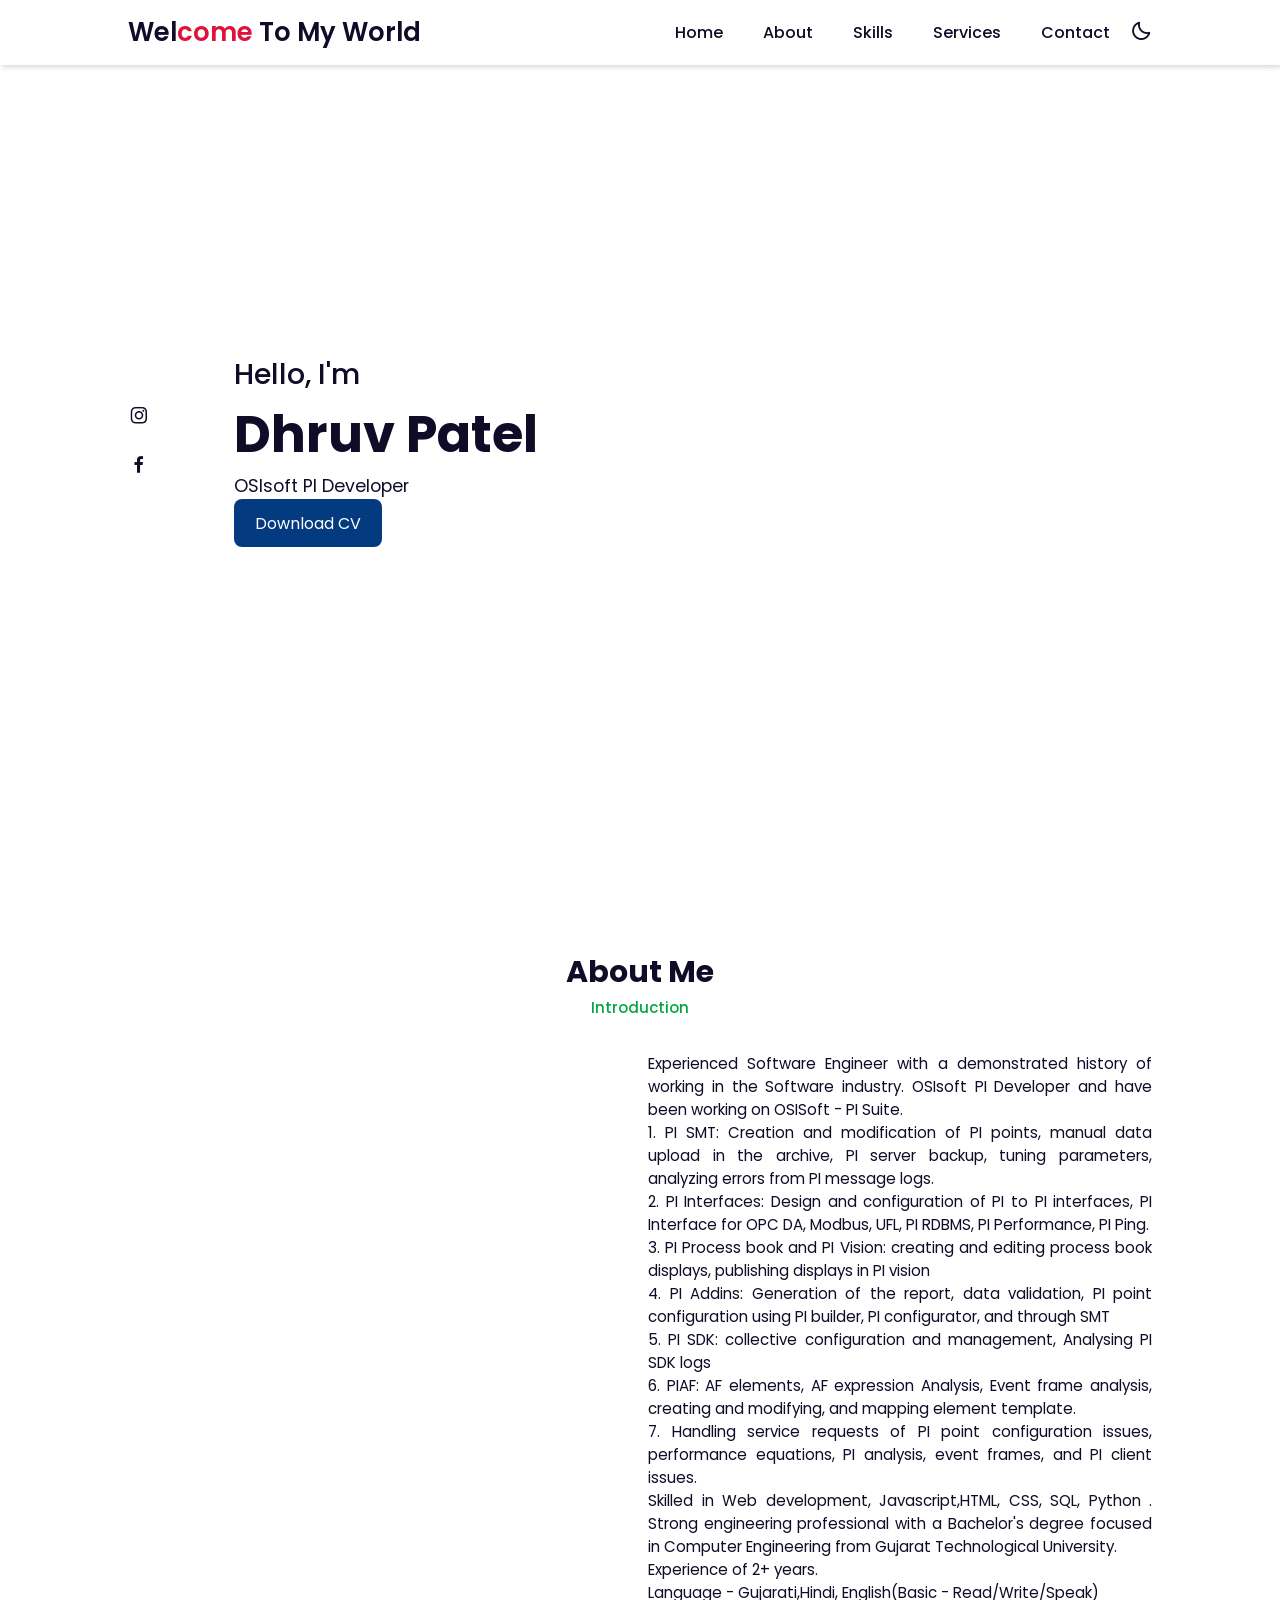
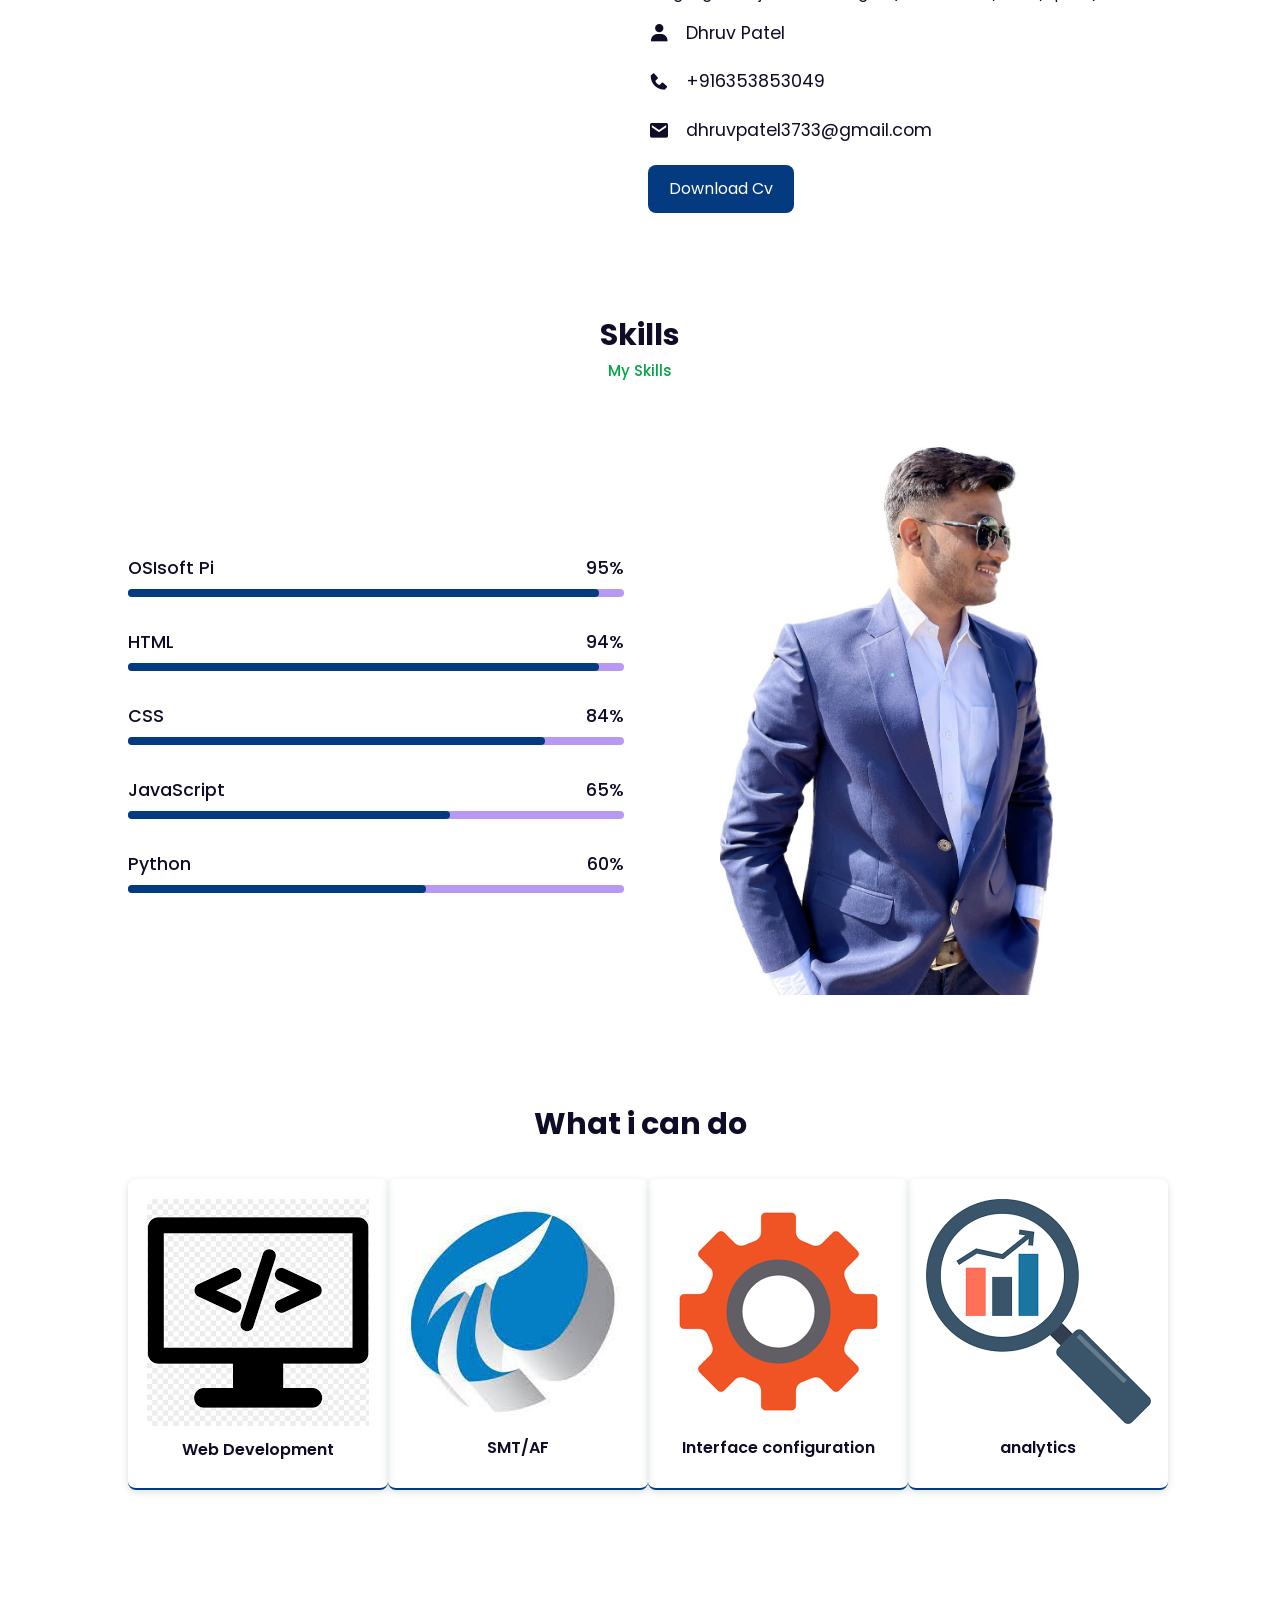
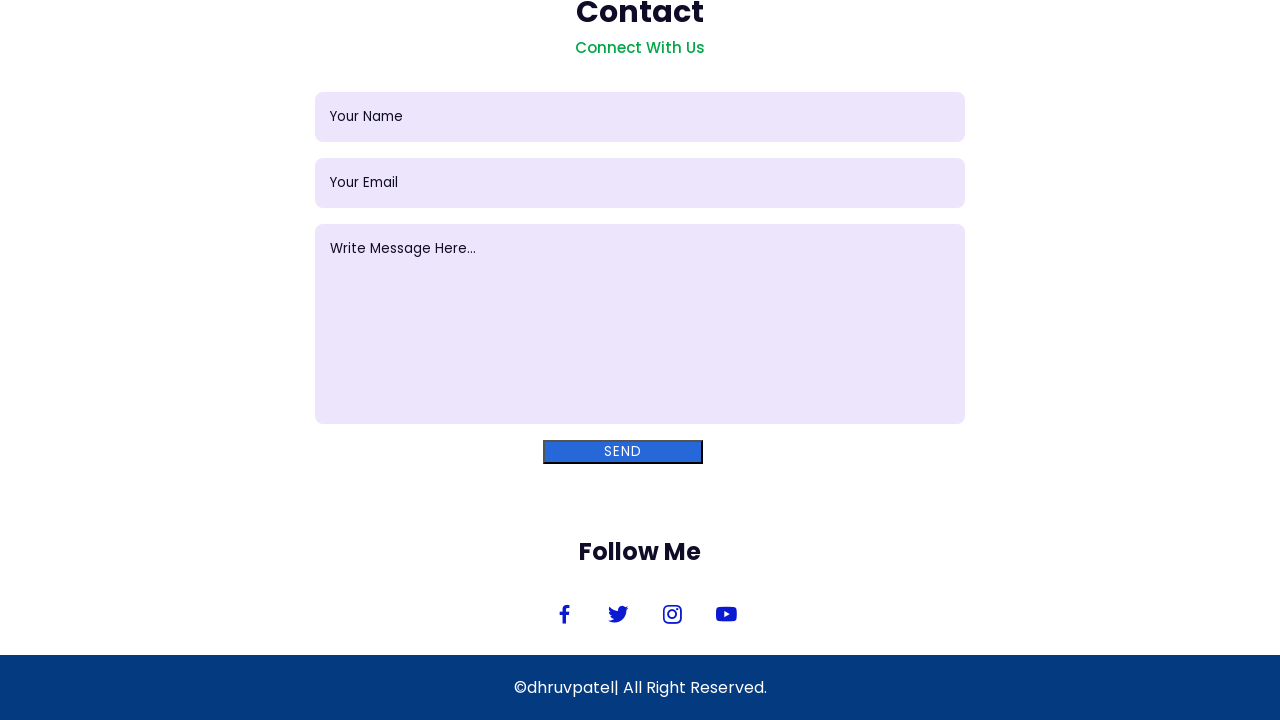
==== index.html @ bc177077 "Update index.html" ====
<!DOCTYPE html>
<html lang="en">

<head>
    <meta charset="UTF-8">
    <meta http-equiv="X-UA-Compatible" content="IE=edge">
    <meta name="viewport" content="width=device-width, initial-scale=1.0">
    <title> Dhruv - Personal Portfolio </title>
    <link rel="stylesheet" href="style.css">
    <link rel="stylesheet" href="https://cdn.jsdelivr.net/npm/boxicons@latest/css/boxicons.min.css">
    <script src="https://kit.fontawesome.com/e9d132eed9.js" crossorigin="anonymous"></script>
</head>

<body>
<!-- Navbar  Section Start -->
<header>
    <a href="#" class="logo">Wel<span>come</span> To My World</a>

    <div class="bx bx-menu" id="menu-icon"></div>

    <ul class="navbar">
        <li><a href="#home">Home</a></li>
        <li><a href="#about">About</a></li>
        <li><a href="#skills">Skills</a></li>
        <li><a href="#services">Services</a></li>
        <li><a href="#contact">Contact</a></li>
        <div class="bx bx-moon" id="darkmode"></div>
    </ul>
</header>
<!-- Navbar Section End -->
<!-- Home Section Start -->
<section class="home" id="home">
    <div class="social">
        <!-- <a href="#"><i class='bx bxl-github'></i></a> -->
        <a href="https://www.instagram.com/dhruv_3733/"><i class='bx bxl-instagram'></i></a>
        <a href="https://www.facebook.com/dhruv.dhruv.374"><i class='bx bxl-facebook'></i></a>
    </div>
    <div class="home-img">
        <img src="main.png" alt="">
    </div>
    <div class="home-text">
        <span>Hello, I'm</span>
        <h1>Dhruv Patel</h1>
        <h2>OSIsoft PI Developer</h2>
        <a href="Dhruv Resume.pdf" class="btn">Download CV</a>
    </div>
</section>
<!-- Home Section End -->
<!-- About Section Start -->

<section class="about" id="about">
    <div class="heading">
        <h2>About Me</h2>
        <span>Introduction</span>
    </div>

    <div class="about-container">
        <div class="about-img">
            <img src="main1.jpg" alt="">
        </div>
        <div class="about-text">
            <p>Experienced Software Engineer with a demonstrated history of working in the Software industry. OSIsoft PI Developer and have been working on OSISoft - PI Suite.<br>

                1. PI SMT: Creation and modification of PI points, manual data upload in the archive, PI server backup, tuning parameters, analyzing errors from PI message logs.<br>
                2. PI Interfaces: Design and configuration of PI to PI interfaces, PI Interface for OPC DA, Modbus, UFL, PI RDBMS, PI Performance, PI Ping.<br>
                3. PI Process book and PI Vision: creating and editing process book displays, publishing displays in PI vision<br>
                4. PI Addins: Generation of the report, data validation, PI point configuration using PI builder, PI configurator, and through SMT<br>
                5. PI SDK: collective configuration and management, Analysing PI SDK logs<br>
                6. PIAF: AF elements, AF expression Analysis, Event frame analysis, creating and modifying, and mapping element template.<br>
                7. Handling service requests of PI point configuration issues, performance equations, PI analysis, event frames, and PI client issues.<br>
                
                Skilled in Web development, Javascript,HTML, CSS, SQL, Python . Strong engineering professional with a Bachelor's degree focused in Computer Engineering from Gujarat Technological University. <br>
                
                Experience of 2+ years.<br>
                Language - Gujarati,Hindi, English(Basic - Read/Write/Speak)</p>
            <div class="information">
                <div class="info-box">
                    <i class='bx bxs-user'></i>
                    <span>Dhruv Patel</span>
                </div>

                <div class="info-box">
                    <i class='bx bxs-phone'></i>
                    <span>+916353853049</span>
                </div>

                <div class="info-box">
                    <i class='bx bxs-envelope'></i>
                    <span>dhruvpatel3733@gmail.com</span>
                </div>
            </div>
            <a href="Dhruv Resume.pdf" class="btn">Download Cv</a>
        </div>
    </div>
</section>
<!-- About Section End -->

<!-- Skills Section Start -->

<section class="skills" id="skills">
    <div class="heading">
        <h2>Skills</h2>
        <span>My Skills</span>
    </div>

    <div class="skills-container">
        <div class="bars">

            <div class="bars-box">
                <h3>OSIsoft Pi</h3>
                <span>95%</span>
                <div class="light-bar"></div>
                <div class="percent-bar html-bar"></div>
            </div>

            <div class="bars-box">
                <h3>HTML</h3>
                <span>94%</span>
                <div class="light-bar"></div>
                <div class="percent-bar html-bar"></div>
            </div>

            <div class="bars-box">
                <h3>CSS</h3>
                <span>84%</span>
                <div class="light-bar"></div>
                <div class="percent-bar css-bar"></div>
            </div>

            <div class="bars-box">
                <h3>JavaScript</h3>
                <span>65%</span>
                <div class="light-bar"></div>
                <div class="percent-bar js-bar"></div>
            </div>

            <div class="bars-box">
                <h3>Python</h3>
                <span>60%</span>
                <div class="light-bar"></div>
                <div class="percent-bar react-bar"></div>
            </div>
        </div>
        <div class="skills-img">
            <img src="main2.jpg" style="height: auto;" alt="Skill">
        </div>
    </div>
</section>
<!-- Skills Section End -->
<!-- Services Section Start -->
<section class="services" id="services">
    <div class="heading">
        <h2>What i can do</h2>
        <!-- <span>Our Services</span> -->
    </div>
    <div class="services-content">

        <div class="services-box">
            <img src="web.png" alt="" style="size: 0.4px;;">
            <h3>Web Development</h3>
            </div>

        <div class="services-box">
            <img src="SMT.jpg" alt="" style="size: 0.4px;;">
            <h3>SMT/AF</h3>
           </div>

        <div class="services-box">
            <img src="icu.png" alt="" style="size: 0.4px;;">
            <h3>Interface configuration</h3>
        </div>

        <div class="services-box">
            <img src="analysis.png" alt="" style="size: 0.4px;;">
            <h3>analytics</h3>
            </div>
    </div>
</section>
<!-- Services Section End -->

<!-- Contact Section Start -->
<section class="contact" id="contact">
    <div class="heading">
        <h2>Contact</h2>
        <span>Connect With Us</span>
    </div>
    <div class="contact-form">
        <form action="https://formspree.io/f/mjvdjeed" method="post">
            <input type="text" placeholder="Your Name" required>
            <input type="email" name="email" id="" placeholder="Your Email"  required>
            <textarea name="message" id="" cols="30" rows="10" placeholder="Write Message Here..." required></textarea>
            <!-- <input type="button" value="Send" class="contact-button"> -->
            <button type="submit
            "class="contact-button">Send</button>
        </form>

    </div>
</section>
<!-- Contact Section End -->
<div class="footer">
    <h2>Follow Me</h2>
    <div class="footer-social">
        <a href="https://www.facebook.com/dhruv.dhruv.374"><i class='bx bxl-facebook'></i></a>
        <a href="https://twitter.com/dhruvpatel3733"><i class='bx bxl-twitter'></i></a>
        <a href="https://www.instagram.com/dhruv_3733/"><i class='bx bxl-instagram'></i></a>
        <a href="https://www.youtube.com/channel/UCqbU-ICt1-_qraKj2I5hyWA"><i class='bx bxl-youtube'></i></a>
    </div>

</div>

<div class="copyright">
    &#169;dhruvpatel| All Right Reserved.</p>
</div>

    <!-- Javascript -->
    <script src="script.js"></script>
</body>

</html>
---- style.css ----
@import url("https://fonts.googleapis.com/css2?family=Poppins:wght@200;300;400;500;600;700&display=swap");

 * {
   margin: 0;
   padding: 0;
   box-sizing: border-box;
   list-style: none;
   text-decoration: none;
   scroll-behavior: smooth;
   scroll-padding-top: 2rem;
   font-family: "Poppins", sans-serif;
 }

 :root {
   --main-color: #033a80;
   --bg-color: #fff;
   --text-color: #0f0c27;
   --hover: hsl(260, 100%, 51%);
   --big-font: 3.2rem;
   --medium-font: 1.8rem;
   --p-font: 0.941rem;
 }

 section {
   padding: 50px 10%;
 }

 body.active {
   --text-color: #fff;
   --bg-color: #0f0c27;
 }

 body {
   background: var(--bg-color);
   color: var(--text-color);
 }

 *::selection {
   color: var(--bg-color);
   background: var(--main-color);
 }

 .heading {
   text-align: center;
 }

 .heading h2 {
   font-size: 30px;
 }

 .heading span {
   font-size: var(--p-font);
   color: rgb(2, 166, 70);
 }

 header {
   position: fixed;
   width: 100%;
   top: 0;
   right: 0;
   z-index: 1000;
   display: flex;
   align-items: center;
   justify-content: space-between;
   background: var(--bg-color);
   padding: 13px 10%;
   transition: 0.2s;
   box-shadow: -3px -3px 7px #ffffff73,
     2px 2px 5px rgba(94, 104, 121, 0.288);
 }

 header.shadow {
   box-shadow: 0 0 4px rgb(14 55 54 / 15%);
 }

 .logo {
   font-size: 1.61rem;
   font-weight: 600;
   color: var(--text-color);
 }

 .logo span {
   font-size: 1.61rem;
   font-weight: 600;
   color: crimson;
 }

 .navbar {
   display: flex;
 }

 .navbar a {
   font-size: 1rem;
   padding: 10px 20px;
   color: var(--text-color);
   font-weight: 500;
 }

 .navbar a:hover {
   color: var(--hover);
 }

 #menu-icon {
   font-size: 24px;
   cursor: pointer;
   z-index: 10001;
   display: none;
 }

 #darkmode {
   font-size: 22px;
   cursor: pointer;
 }

 .home {
   position: relative;
   width: 100%;
   min-height: 100vh;
   display: grid;
   grid-template-columns: 0.2fr 1fr 1fr;
   align-items: center;
   gap: 1rem;
 }

 .home-img {
   order: 3;
 }

 .home-img img {
   width: 100%;
 }

 .home-text span {
   font-size: var(--medium-font);
   font-weight: 500;
 }

 .home-text h1 {
   font-size: var(--big-font);
 }

 .home-text h2 {
   font-size: 1.1rem;
   font-weight: 400;
 }

 .home-text p {
   font-size: var(--p-font);
   font-weight: 400;
   margin: 0.7rem 0 1rem;
 }

 .social {
   display: flex;
   flex-direction: column;
 }

 .social a {
   margin-bottom: 1rem;
   font-size: 22px;
   color: var(--text-color);
 }

 .social a:hover {
   color: var(--hover);
 }

 .btn {
   display: inline-block;
   background: var(--main-color);
   color: #fff;
   padding: 0.7rem 1.3rem;
   border-radius: 0.5rem;
 }

 .btn:hover {
   background: var(--hover);
 }


 .about-container {
   display: grid;
   grid-template-columns: repeat(2, 1fr);
   gap: 1rem;
   margin-top: 2rem;
 }

 .about-img img {
   width: 80%;
   border-radius: 0.5rem;
 }

 .about-text p {
   font-size: var(--p-font);
   font-weight: 400;
   text-align: justify;
 }

 .information {
   margin: 1rem 0 1.4rem;
 }

 .information .info-box {
   display: flex;
   align-items: center;
   margin-bottom: 1.4rem;
 }

 .information .info-box .bx {
   font-size: 22px;
 }

 .information .info-box span {
   font-weight: 400;
   margin-left: 1rem;
 }

 .skills-container {
   display: grid;
   grid-template-columns: repeat(2, 1fr);
   align-items: center;
   gap: 2rem;
   margin-top: 4rem;
 }

 .skills-img img {
   width: 80%;
   padding-left: 4rem;
   object-position: center;
 }

 .bars-box {
   position: relative;
   display: flex;
   justify-content: space-between;
   align-items: center;
   padding: 1rem 0;
   margin-bottom: 1rem;
 }

 .bars-box h3,
 span {
   font-size: 1.1rem;
   font-weight: 500;
 }

 .light-bar {
   position: absolute;
   bottom: 0;
   left: 0;
   width: 100%;
   height: 0.5rem;
   background: hsla(260, 100%, 44%, 0.4);
   border-radius: 0.5rem;
 }

 .percent-bar {
   position: absolute;
   bottom: 0;
   left: 0;
   height: 0.5rem;
   background: var(--main-color);
   border-radius: 0.4rem;
 }

 .html-bar {
   width: 95%;
 }

 .css-bar {
   width: 84%;
 }

 .js-bar {
   width: 65%;
 }

 .react-bar {
   width: 60%;
 }

 .services-content {
   display: grid;
   grid-template-columns: repeat(auto-fit, minmax(200px, auto));
   justify-content: center;
   gap: 1rem;
   margin-top: 2rem;
 }

 .services-box {
   padding: 20px;
   width: 260px;
   display: flex;
   flex-direction: column;
   align-items: center;
   text-align: center;
   border-radius: 0.5rem;
   border-bottom: 2px solid var(--main-color);
   box-shadow: 0 2px 7px rgb(14 55 54 / 15%);
 }

 .services-box:hover {
   background-color: #02225a;
 }

 .services-box h3 {
   font-size: 1rem;
   font-weight: 600;
   margin: 0.7rem 0 0.4rem;
 }

 .services-box:hover h3 {
   color: #fff;
 }

 .services-box .bx {
   padding-top: 2rem;
   font-size: 54px;
   color: var(--main-color);
 }

 .services-box:hover .bx {
   color: #22cf91;
 }

 .services-box a {
   color: var(--main-color);
   font-size: var(--p-font);
   font-weight: 500;
 }

 .services-box:hover a {
   color: #8b8a8f;
 }

 .contact-form {
   display: grid;
   place-items: center;
   margin-top: 2rem;
 }

 .contact-form form {
   display: flex;
   flex-direction: column;
   width: 650px;
 }

 form input,
 textarea {
   padding: 15px;
   border-radius: 0.5rem;
   width: 100%;
   border: none;
   outline: none;
   background: hsla(260, 100%, 44%, 0.1);
   margin-bottom: 1rem;
   color: var(--text-color);
 }

 form input::placeholder,
 textarea::placeholder {
   color: var(--text-color);
 }

 form textarea {
   resize: none;
   height: 200px;
 }

 .contact-button {
   width: 160px;
   cursor: pointer;
   background: #2768d9;
   color: #fff;
   justify-content: center;
   text-transform: uppercase;
   letter-spacing: 1px;
   margin-left: 35%;
 }

 .contact-button:hover {
   background: var(--hover);
 }

 .footer {
   display: grid;
   place-items: center;
   padding: 20px;
   color: #000;
 }

 .footer h2 {
   font-size: 1.5rem;
   margin-bottom: 1.6rem;
   color: var(--text-color)
 }

 .footer-social a i {
   color: rgb(10, 26, 208);
   font-size: 25px;
   margin-left: 10px;
   text-align: center;
   line-height: 40px;
   background-color: #fff;
   border-radius: 50%;
   width: 40px;
   height: 40px;
 }

 .copyright {
   padding: 20px;
   background: var(--main-color);
   text-align: center;
   color: #fff;
 }

 .copyright a {
   color: #22cf91;
 }

 /* For Mobile */
 @media (max-width: 991px) {
   header {
     padding: 18px 4%;
   }

   section {
     padding: 50px 4%;
   }
 }

 @media (max-width: 881px) {
   :root {
     --big-font: 2.7rem;
     --medium-font: 1.4rem;
   }
 }

 @media (max-width: 768px) {
   :root {
     --big-font: 2.4rem;
     --medium-font: 1.2rem;
   }

   header {
     padding: 11px 4%;
   }

   #menu-icon {
     display: initial;
     color: var(--text-color);
   }

   header .navbar {
     position: absolute;
     top: -500px;
     left: 0;
     right: 0;
     display: flex;
     flex-direction: column;
     background: var(--bg-color);
     box-shadow: 0 4px 4px rgb(0 0 0 / 10%);
     transition: 0.2s ease;
     text-align: center;
   }

   .navbar.active {
     top: 100%;
   }

   .navbar a {
     padding: 1.5rem;
     display: block;
     background: var(--bg-color);
   }

   #darkmode {
     position: absolute;
     top: 1.4rem;
     right: 2rem;
   }

   .scroll-down {
     display: none;
   }

   .home {
     grid-template-columns: 0.5fr 3fr;
   }

   .home-text {
     grid-column: 1/3;
     padding-left: 1.4rem;
   }

   .home-img {
     order: initial;
   }

   .about-container {
     grid-template-columns: 1fr;
   }

   .about-img {
     display: flex;
     justify-content: center;
   }

   .skills-container {
     grid-template-columns: 1fr;
   }

   .skills-img img {
     padding-left: 0;
   }

   .skills-img {
     padding-top: 2rem;
     display: flex;
     justify-content: center;
   }

   .contact-form form {
     width: 300px;
   }

   .contact-button {
     margin-left: 25%;
   }
 }

 @media (max-width: 340px) {
   :root {
     --big-font: 1.7rem;
     --medium-font: 1.1rem;
   }

   .home-text span {
     font-size: 1rem;
   }

   .home-text h2 {
     font-size: 0.9rem;
     font-weight: 500;
   }

   .information .info-box span {
     font-size: 1rem;
   }

   .contact-form form {
     width: 300px;
   }

   .contact-button {
     margin-left: 25%;
   }
 }
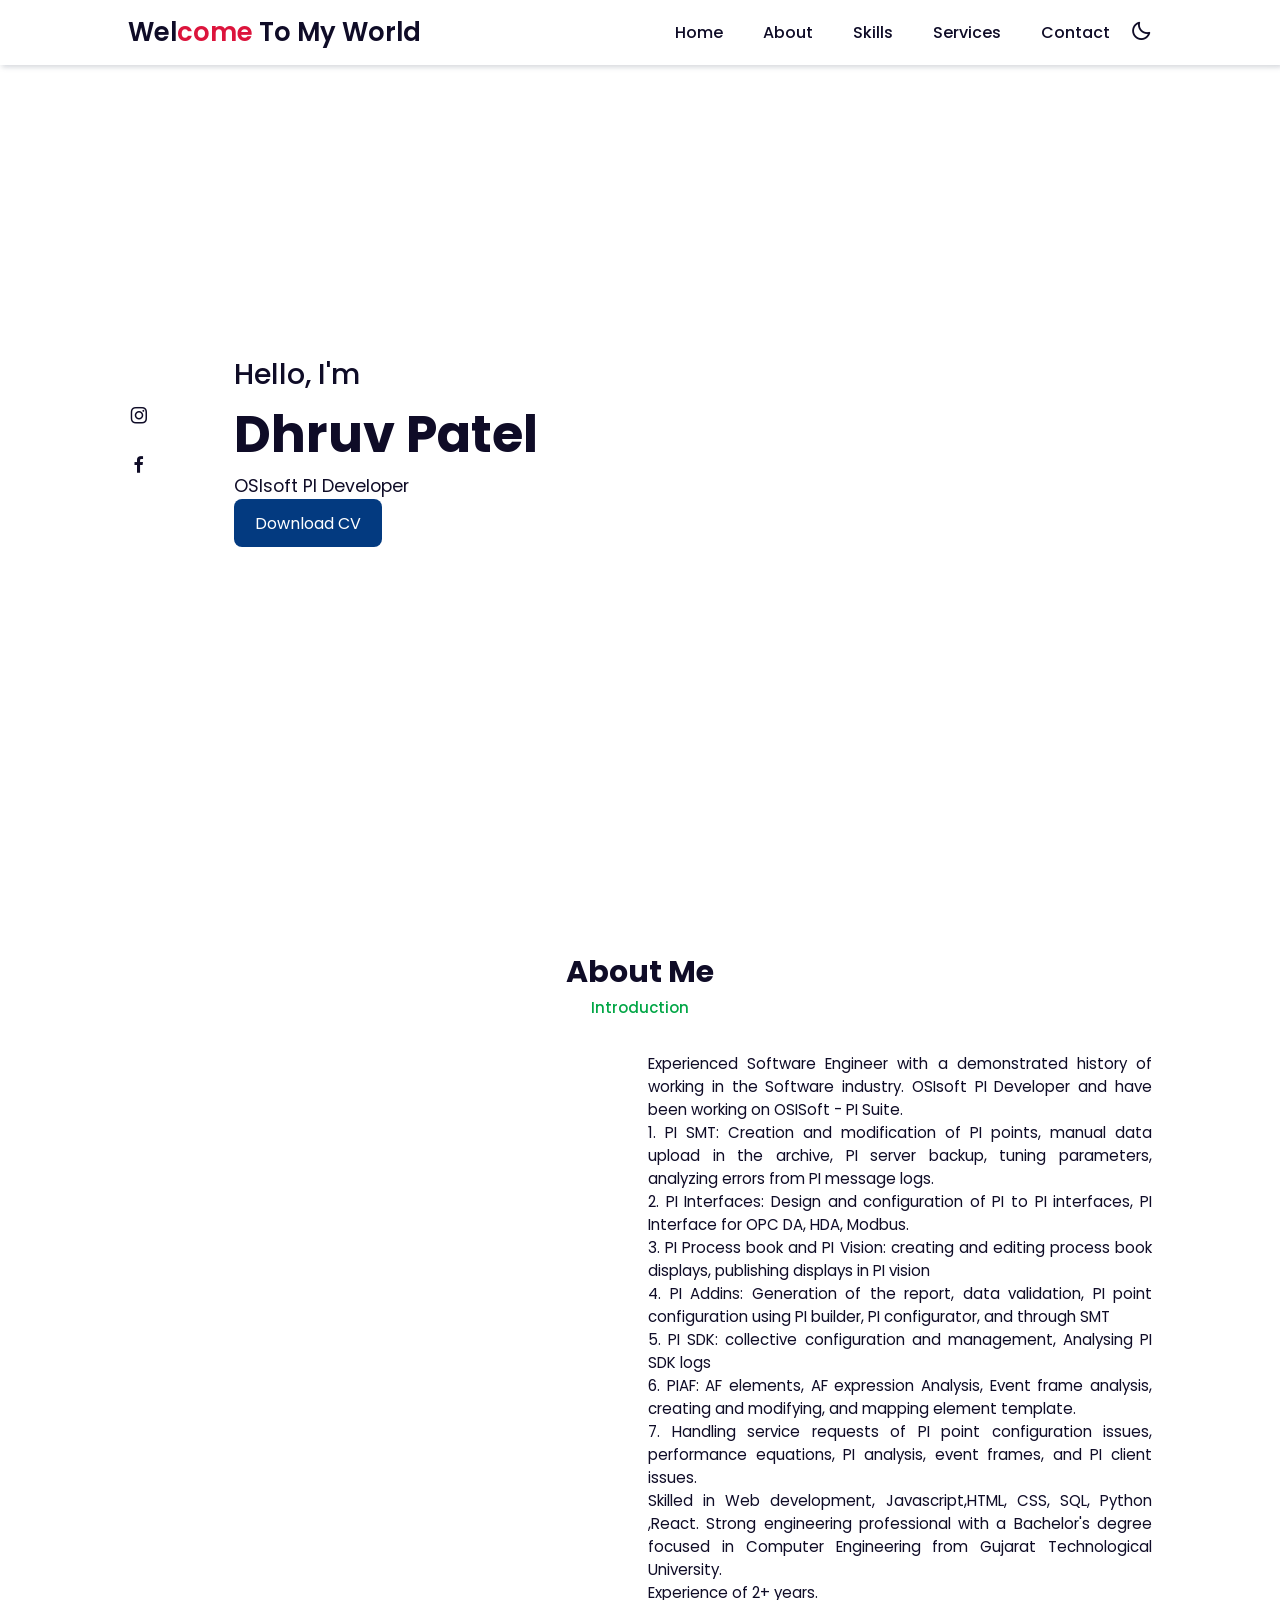
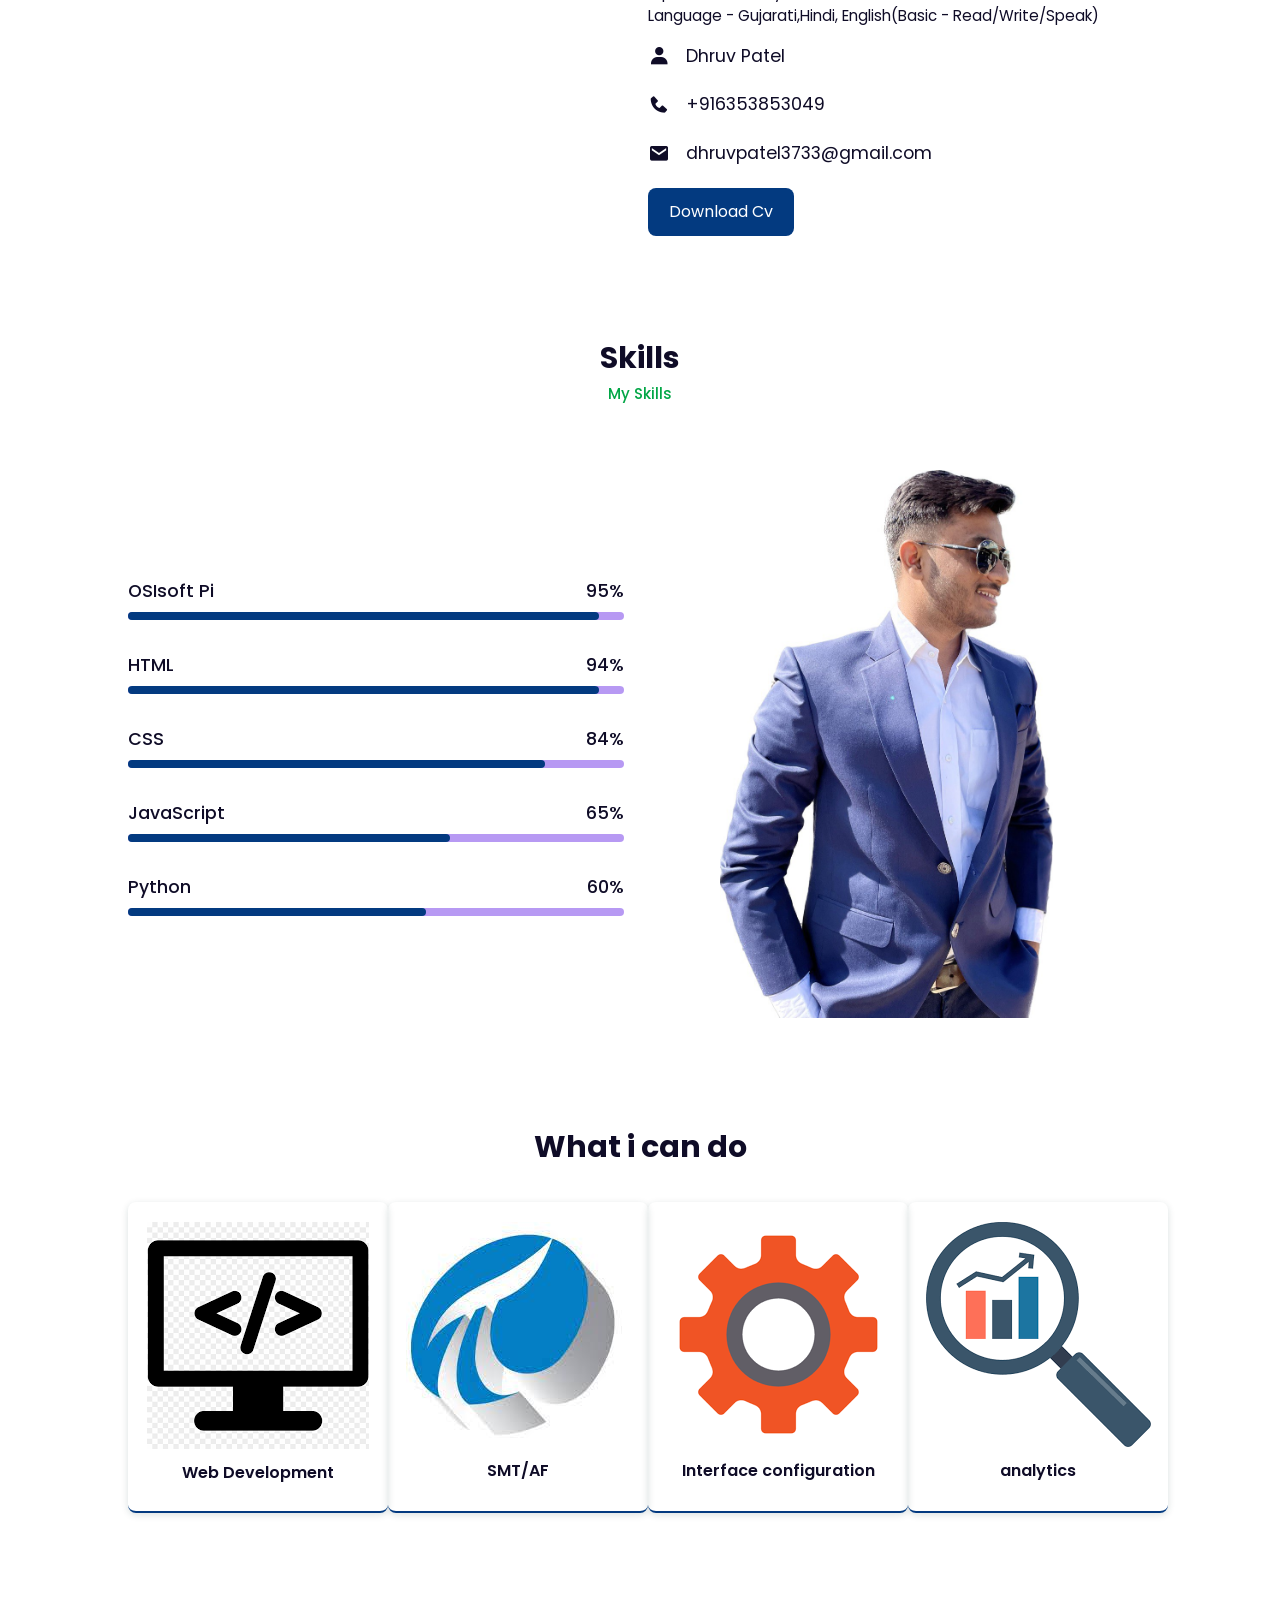
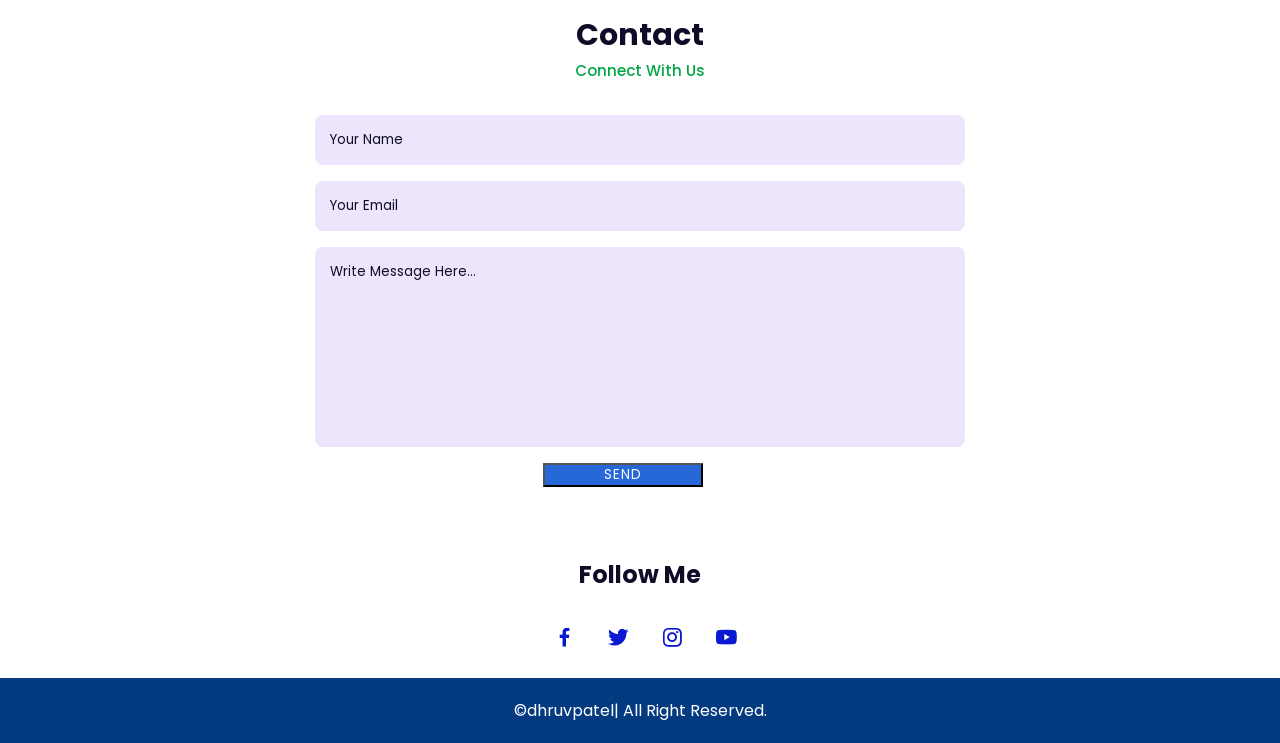
==== commit f6458ffd: "index.html" ====
--- a/index.html
+++ b/index.html
@@ -56,20 +56,20 @@
 
     <div class="about-container">
         <div class="about-img">
-            <img src="main1.jpg" alt="">
+            <img src="main1.jpg" style="height: auto;" alt="">
         </div>
         <div class="about-text">
             <p>Experienced Software Engineer with a demonstrated history of working in the Software industry. OSIsoft PI Developer and have been working on OSISoft - PI Suite.<br>
 
                 1. PI SMT: Creation and modification of PI points, manual data upload in the archive, PI server backup, tuning parameters, analyzing errors from PI message logs.<br>
-                2. PI Interfaces: Design and configuration of PI to PI interfaces, PI Interface for OPC DA, Modbus, UFL, PI RDBMS, PI Performance, PI Ping.<br>
+                2. PI Interfaces: Design and configuration of PI to PI interfaces, PI Interface for OPC DA, HDA, Modbus.<br>
                 3. PI Process book and PI Vision: creating and editing process book displays, publishing displays in PI vision<br>
                 4. PI Addins: Generation of the report, data validation, PI point configuration using PI builder, PI configurator, and through SMT<br>
                 5. PI SDK: collective configuration and management, Analysing PI SDK logs<br>
                 6. PIAF: AF elements, AF expression Analysis, Event frame analysis, creating and modifying, and mapping element template.<br>
                 7. Handling service requests of PI point configuration issues, performance equations, PI analysis, event frames, and PI client issues.<br>
                 
-                Skilled in Web development, Javascript,HTML, CSS, SQL, Python . Strong engineering professional with a Bachelor's degree focused in Computer Engineering from Gujarat Technological University. <br>
+                Skilled in Web development, Javascript,HTML, CSS, SQL, Python ,React. Strong engineering professional with a Bachelor's degree focused in Computer Engineering from Gujarat Technological University. <br>
                 
                 Experience of 2+ years.<br>
                 Language - Gujarati,Hindi, English(Basic - Read/Write/Speak)</p>
@@ -142,7 +142,7 @@
             </div>
         </div>
         <div class="skills-img">
-            <img src="main2.jpg" style="height: auto;" alt="Skill">
+            <img src="main2.jpg" alt="Skill">
         </div>
     </div>
 </section>
@@ -216,4 +216,4 @@
     <script src="script.js"></script>
 </body>
 
-</html>+</html>
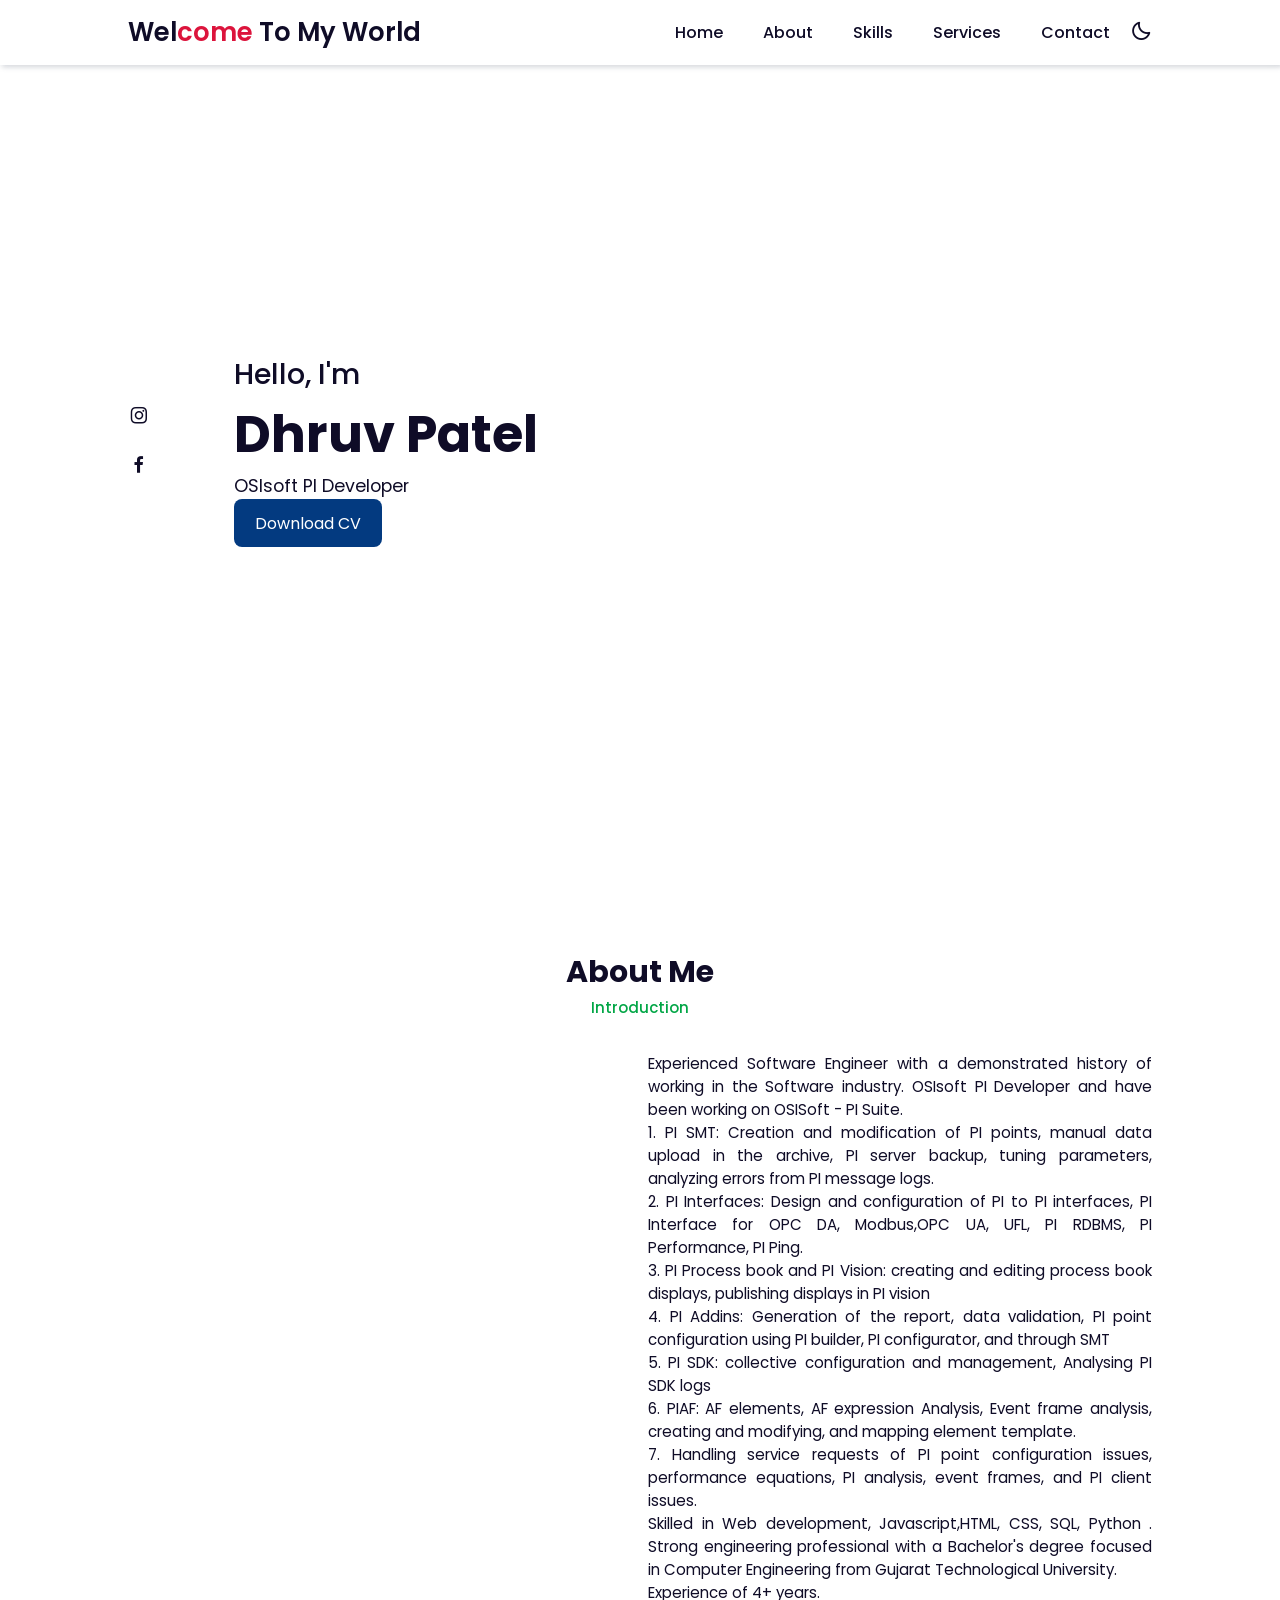
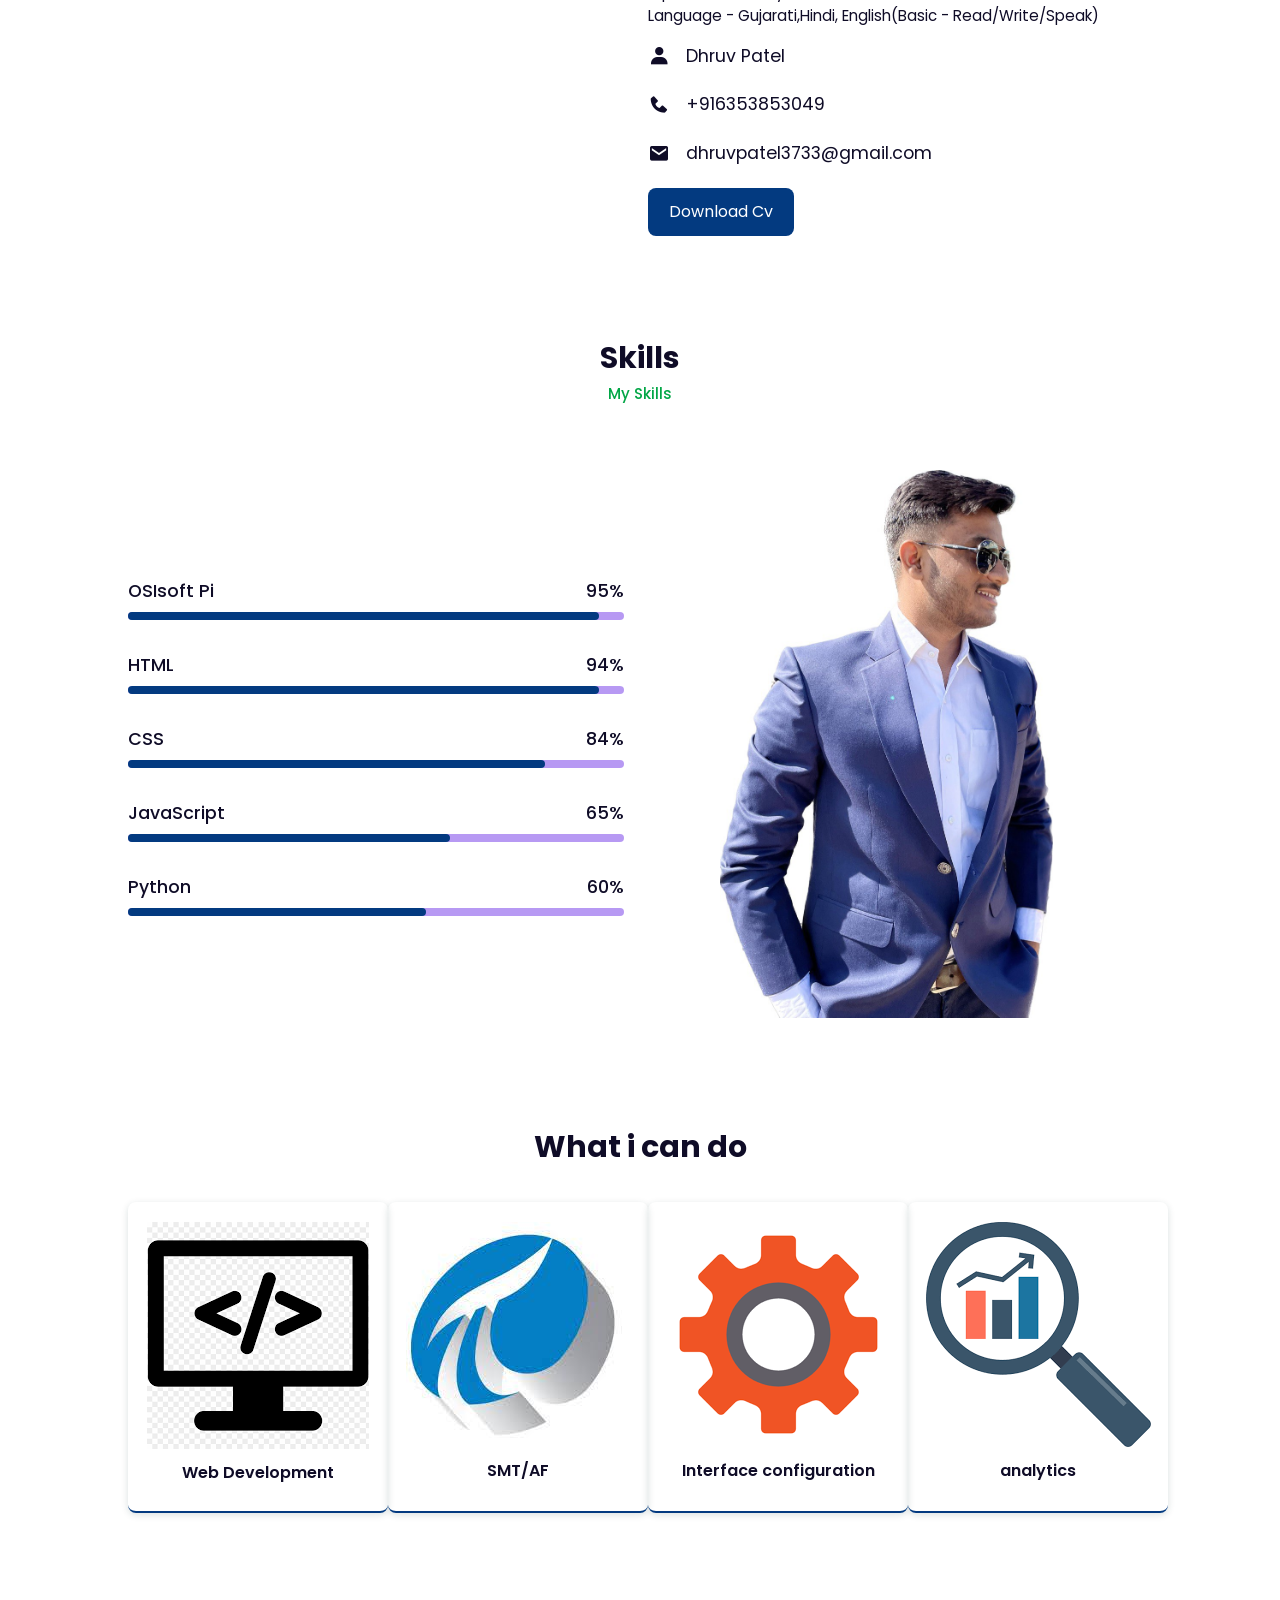
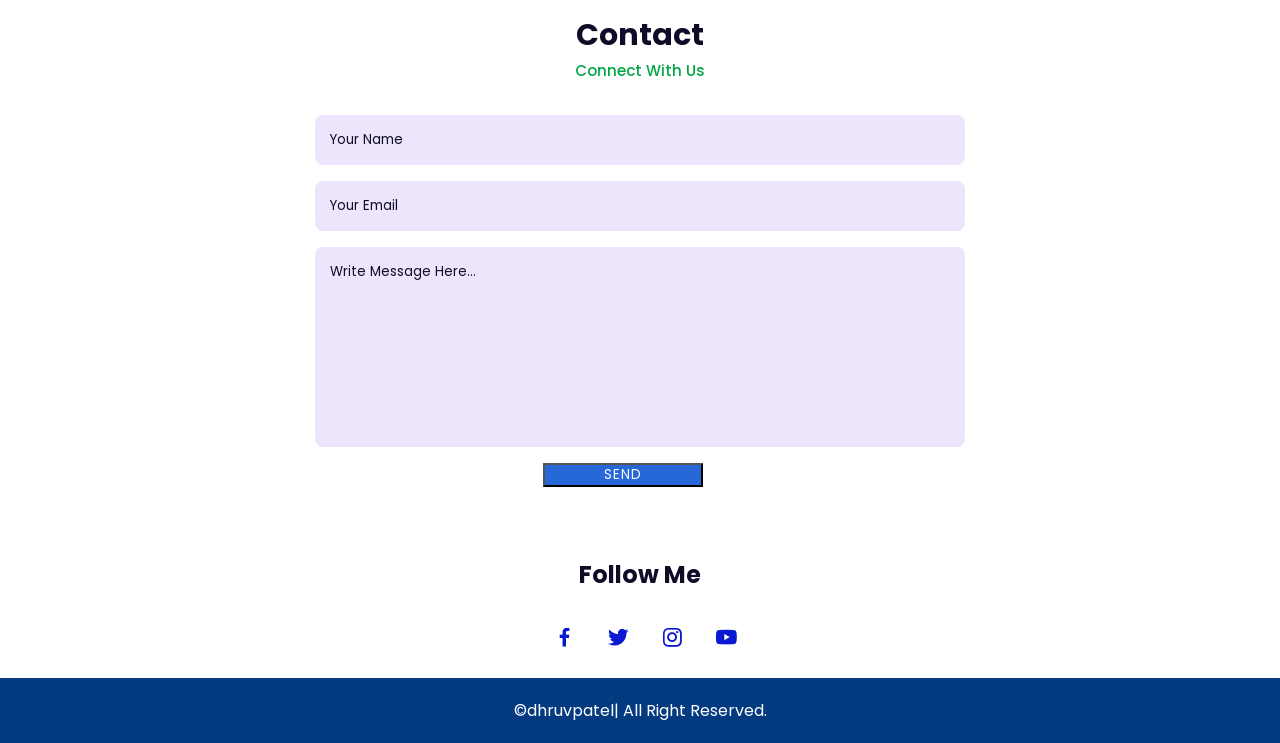
==== commit 2a479a7e: "changes in descriprin" ====
--- a/index.html
+++ b/index.html
@@ -56,22 +56,22 @@
 
     <div class="about-container">
         <div class="about-img">
-            <img src="main1.jpg" style="height: auto;" alt="">
+            <img src="main1.jpg" alt="">
         </div>
         <div class="about-text">
             <p>Experienced Software Engineer with a demonstrated history of working in the Software industry. OSIsoft PI Developer and have been working on OSISoft - PI Suite.<br>
 
                 1. PI SMT: Creation and modification of PI points, manual data upload in the archive, PI server backup, tuning parameters, analyzing errors from PI message logs.<br>
-                2. PI Interfaces: Design and configuration of PI to PI interfaces, PI Interface for OPC DA, HDA, Modbus.<br>
+                2. PI Interfaces: Design and configuration of PI to PI interfaces, PI Interface for OPC DA, Modbus,OPC UA, UFL, PI RDBMS, PI Performance, PI Ping.<br>
                 3. PI Process book and PI Vision: creating and editing process book displays, publishing displays in PI vision<br>
                 4. PI Addins: Generation of the report, data validation, PI point configuration using PI builder, PI configurator, and through SMT<br>
                 5. PI SDK: collective configuration and management, Analysing PI SDK logs<br>
                 6. PIAF: AF elements, AF expression Analysis, Event frame analysis, creating and modifying, and mapping element template.<br>
                 7. Handling service requests of PI point configuration issues, performance equations, PI analysis, event frames, and PI client issues.<br>
                 
-                Skilled in Web development, Javascript,HTML, CSS, SQL, Python ,React. Strong engineering professional with a Bachelor's degree focused in Computer Engineering from Gujarat Technological University. <br>
+                Skilled in Web development, Javascript,HTML, CSS, SQL, Python . Strong engineering professional with a Bachelor's degree focused in Computer Engineering from Gujarat Technological University. <br>
                 
-                Experience of 2+ years.<br>
+                Experience of 4+ years.<br>
                 Language - Gujarati,Hindi, English(Basic - Read/Write/Speak)</p>
             <div class="information">
                 <div class="info-box">
@@ -142,7 +142,7 @@
             </div>
         </div>
         <div class="skills-img">
-            <img src="main2.jpg" alt="Skill">
+            <img src="main2.jpg" style="height: auto;" alt="Skill">
         </div>
     </div>
 </section>
@@ -216,4 +216,4 @@
     <script src="script.js"></script>
 </body>
 
-</html>
+</html>
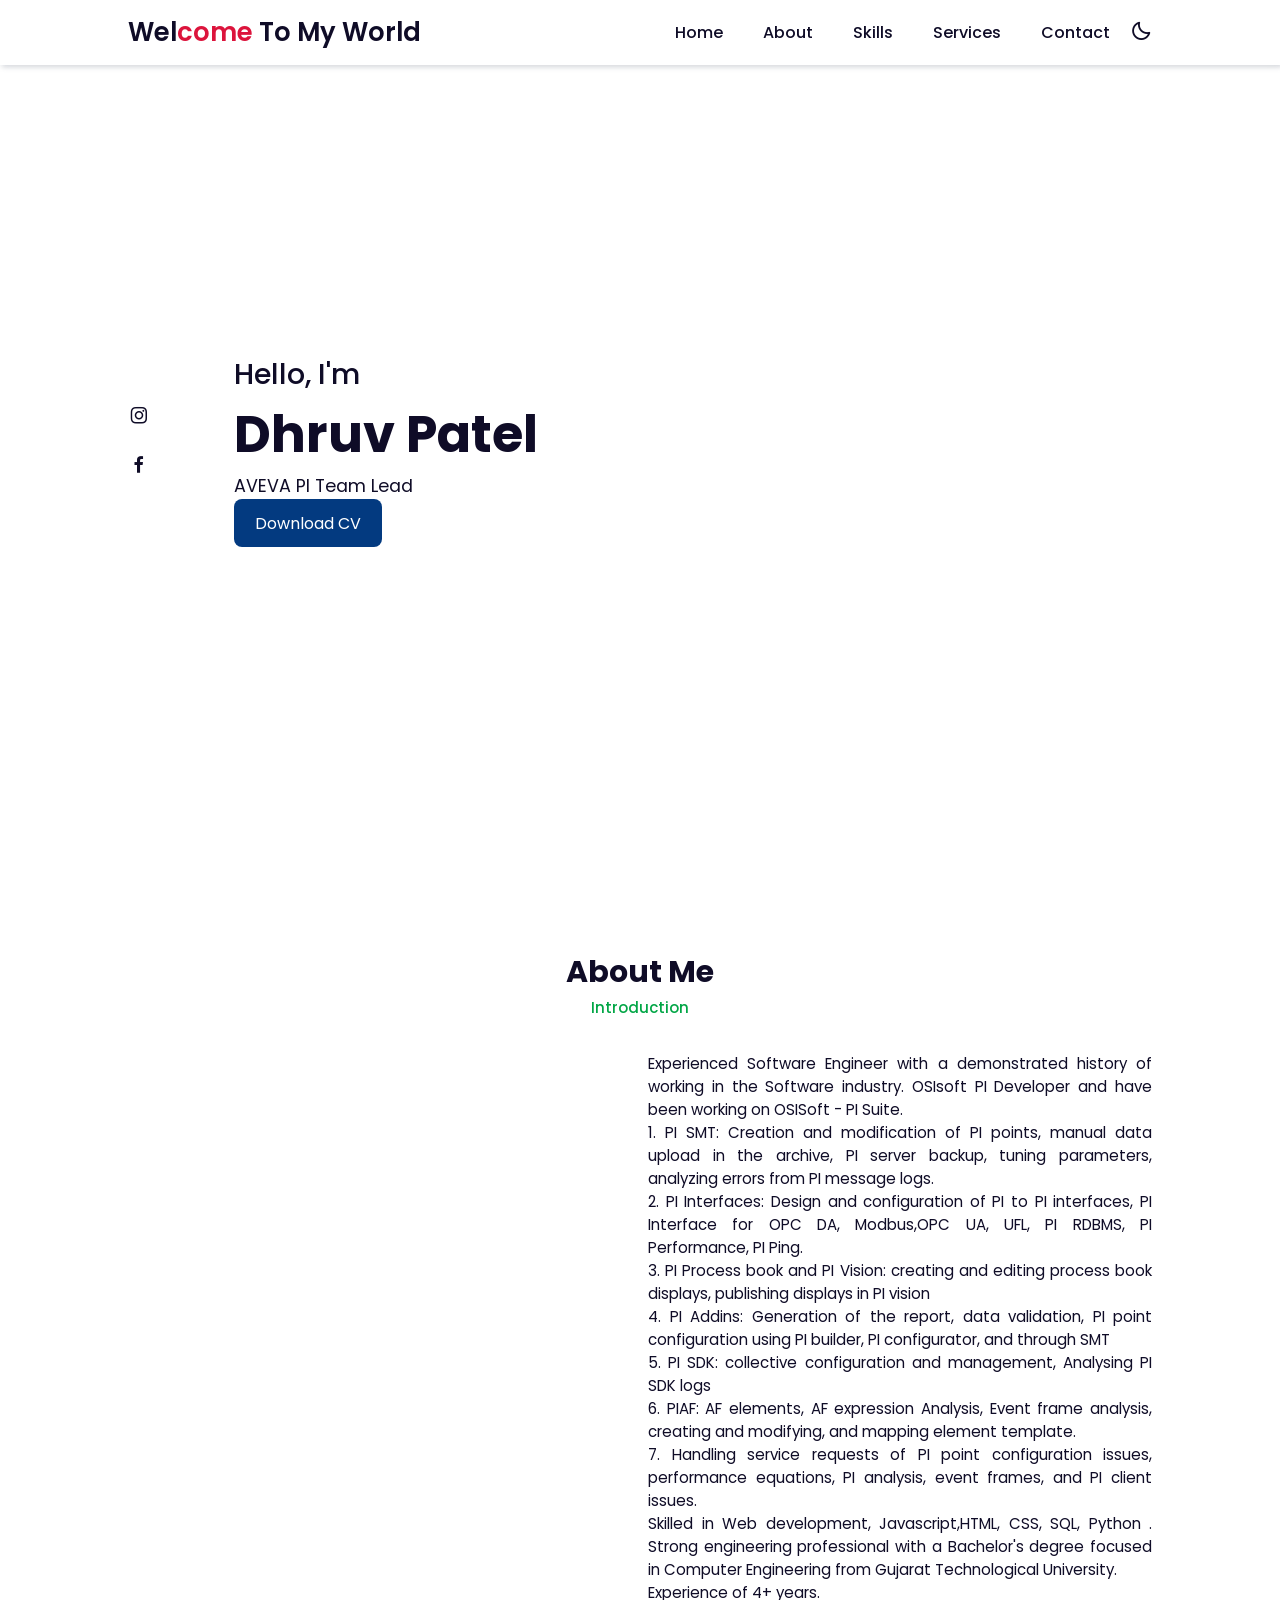
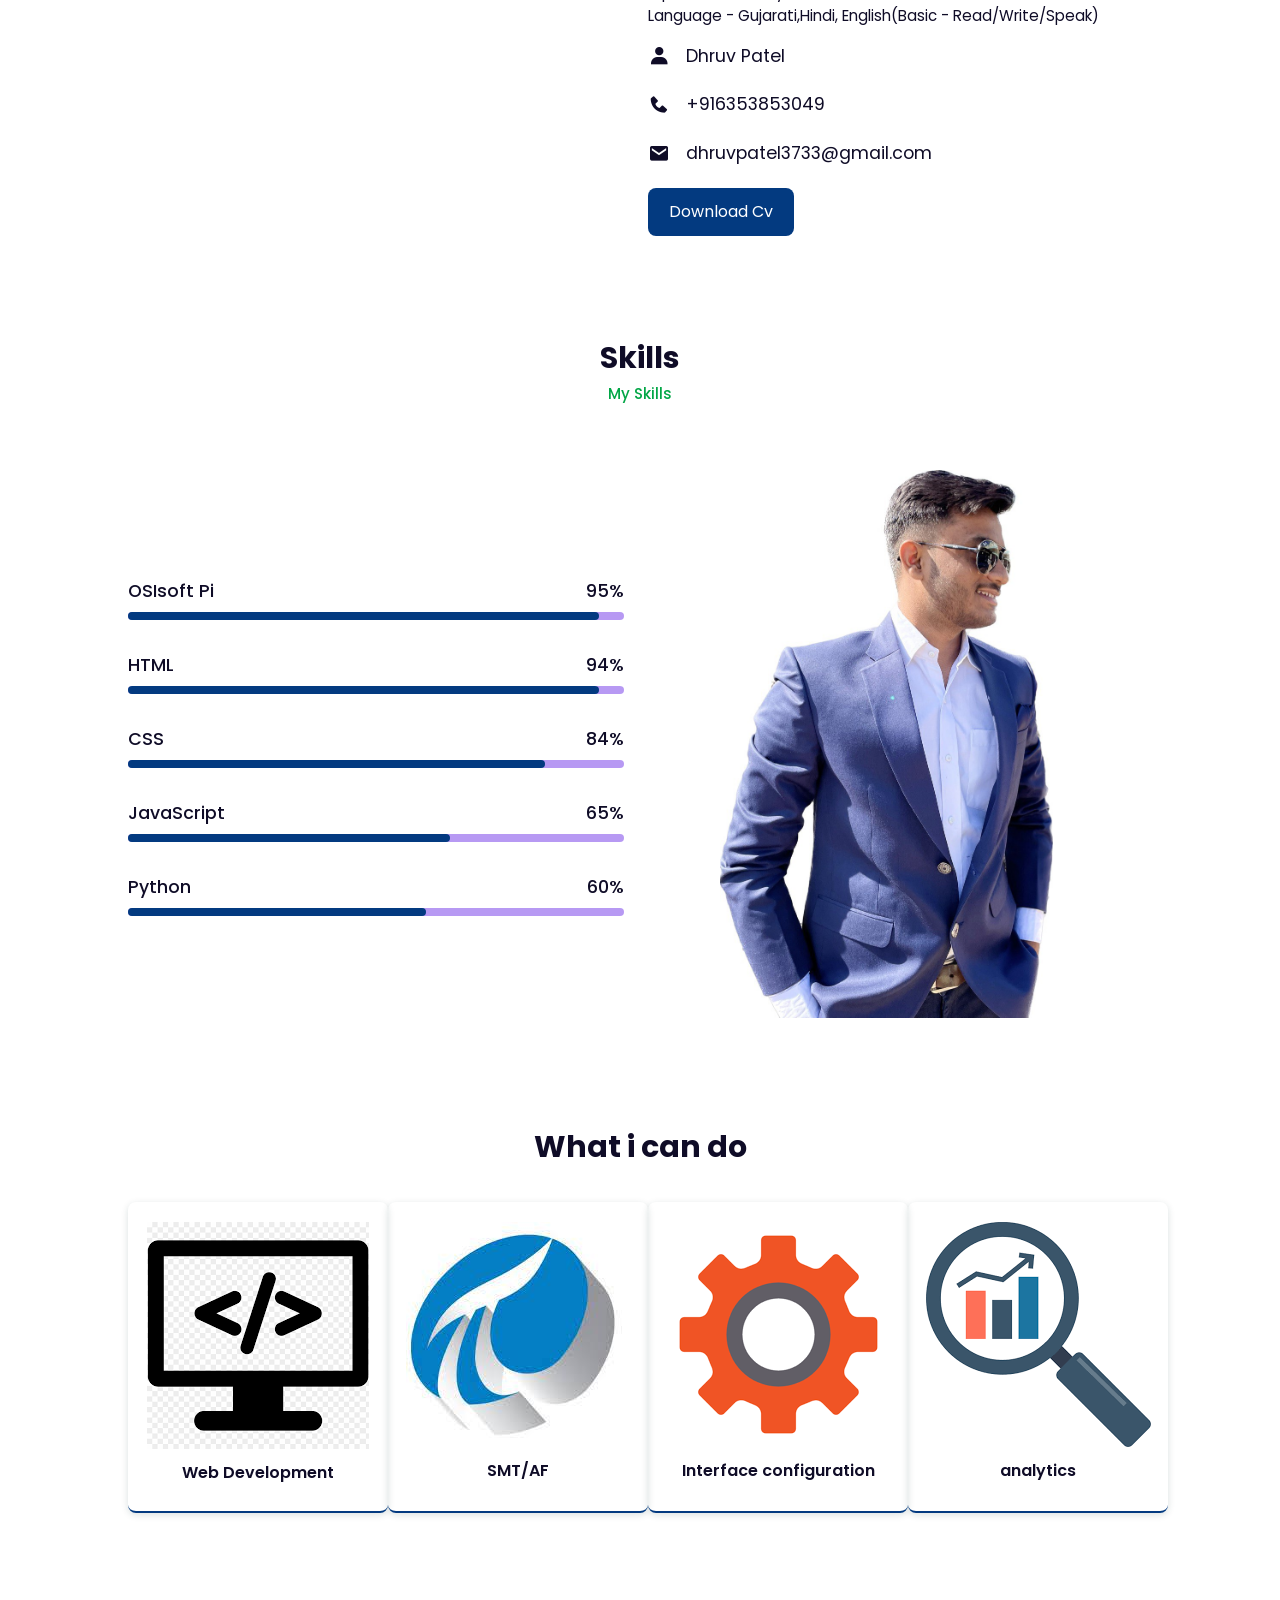
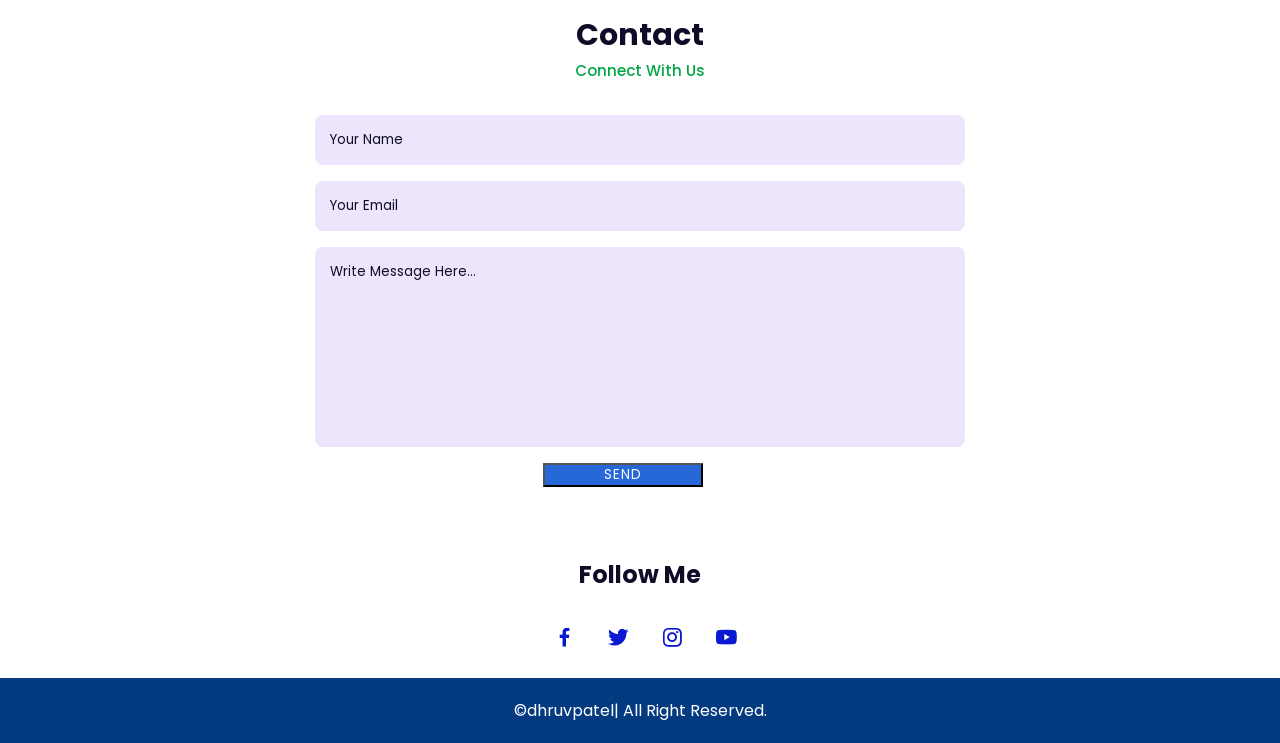
==== commit 383d01e3: "HEADER" ====
--- a/index.html
+++ b/index.html
@@ -41,7 +41,7 @@
     <div class="home-text">
         <span>Hello, I'm</span>
         <h1>Dhruv Patel</h1>
-        <h2>OSIsoft PI Developer</h2>
+        <h2>AVEVA PI Team Lead</h2>
         <a href="Dhruv Resume.pdf" class="btn">Download CV</a>
     </div>
 </section>
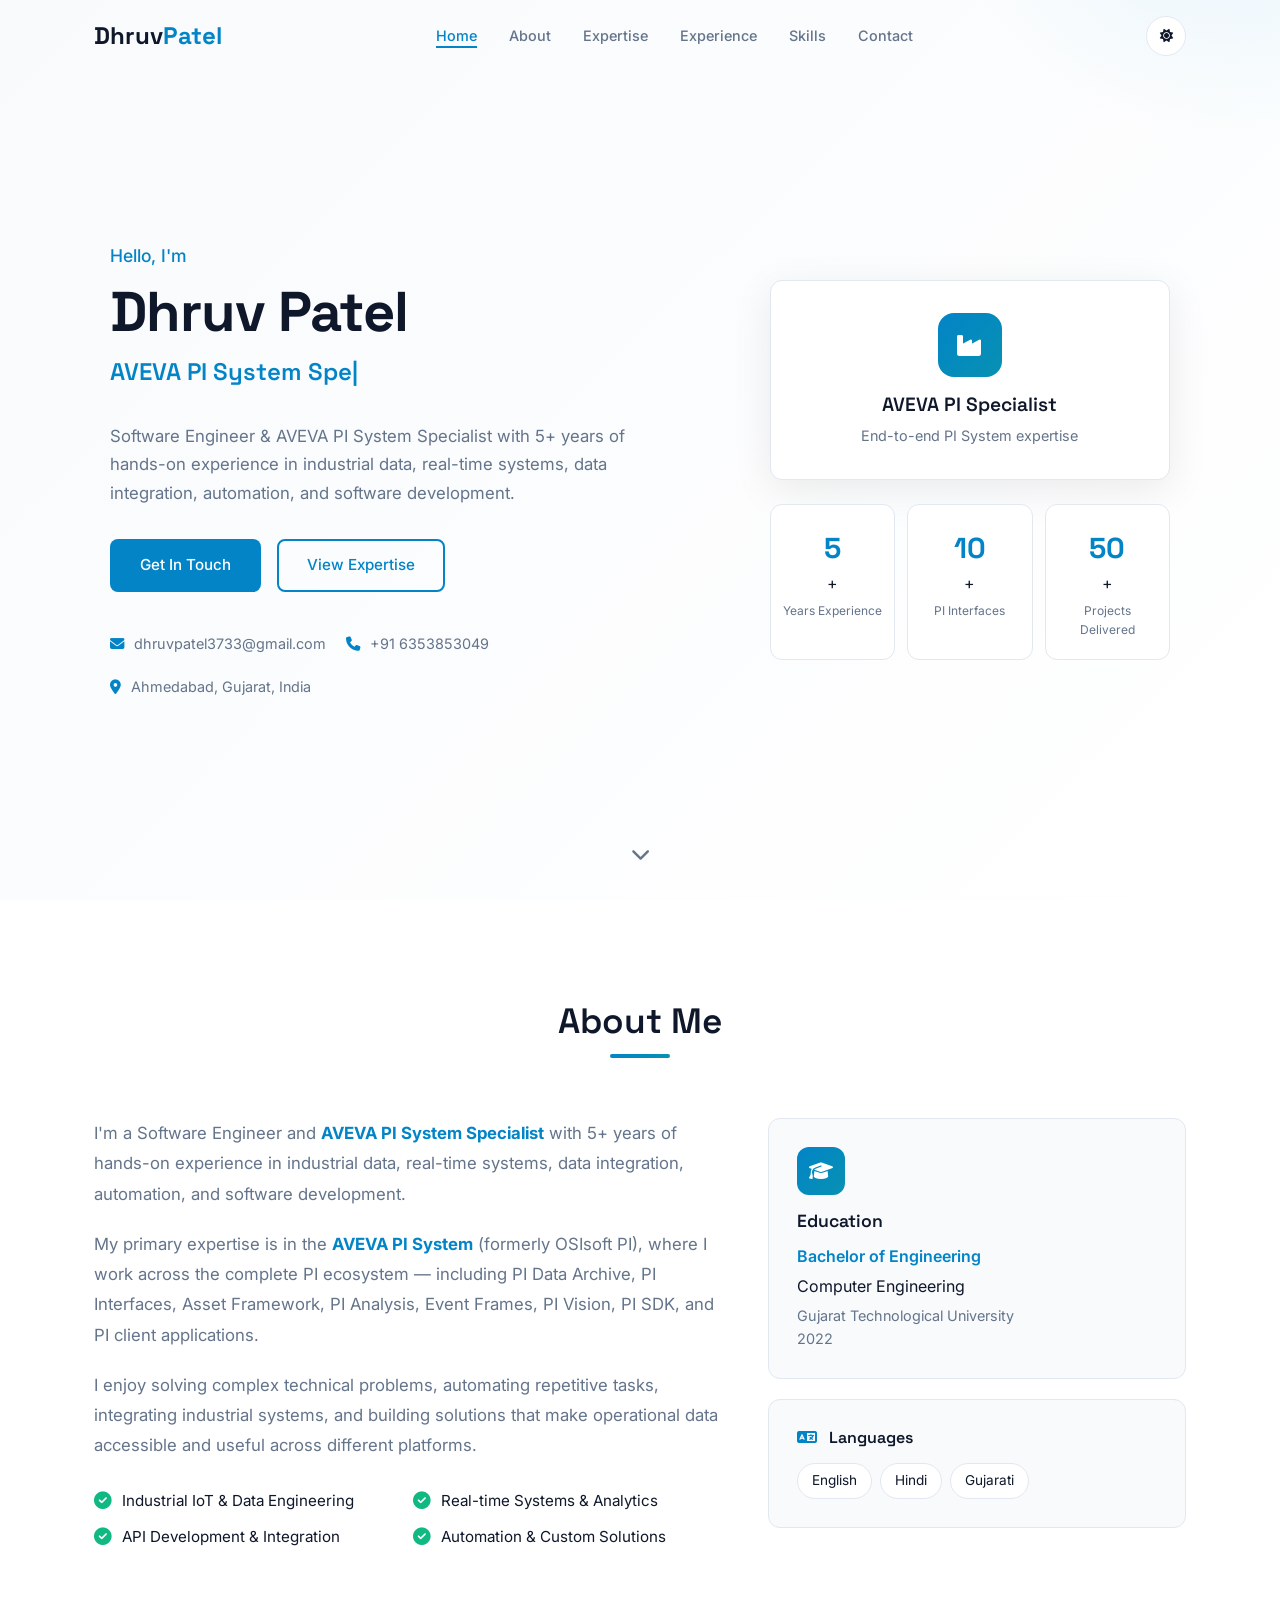
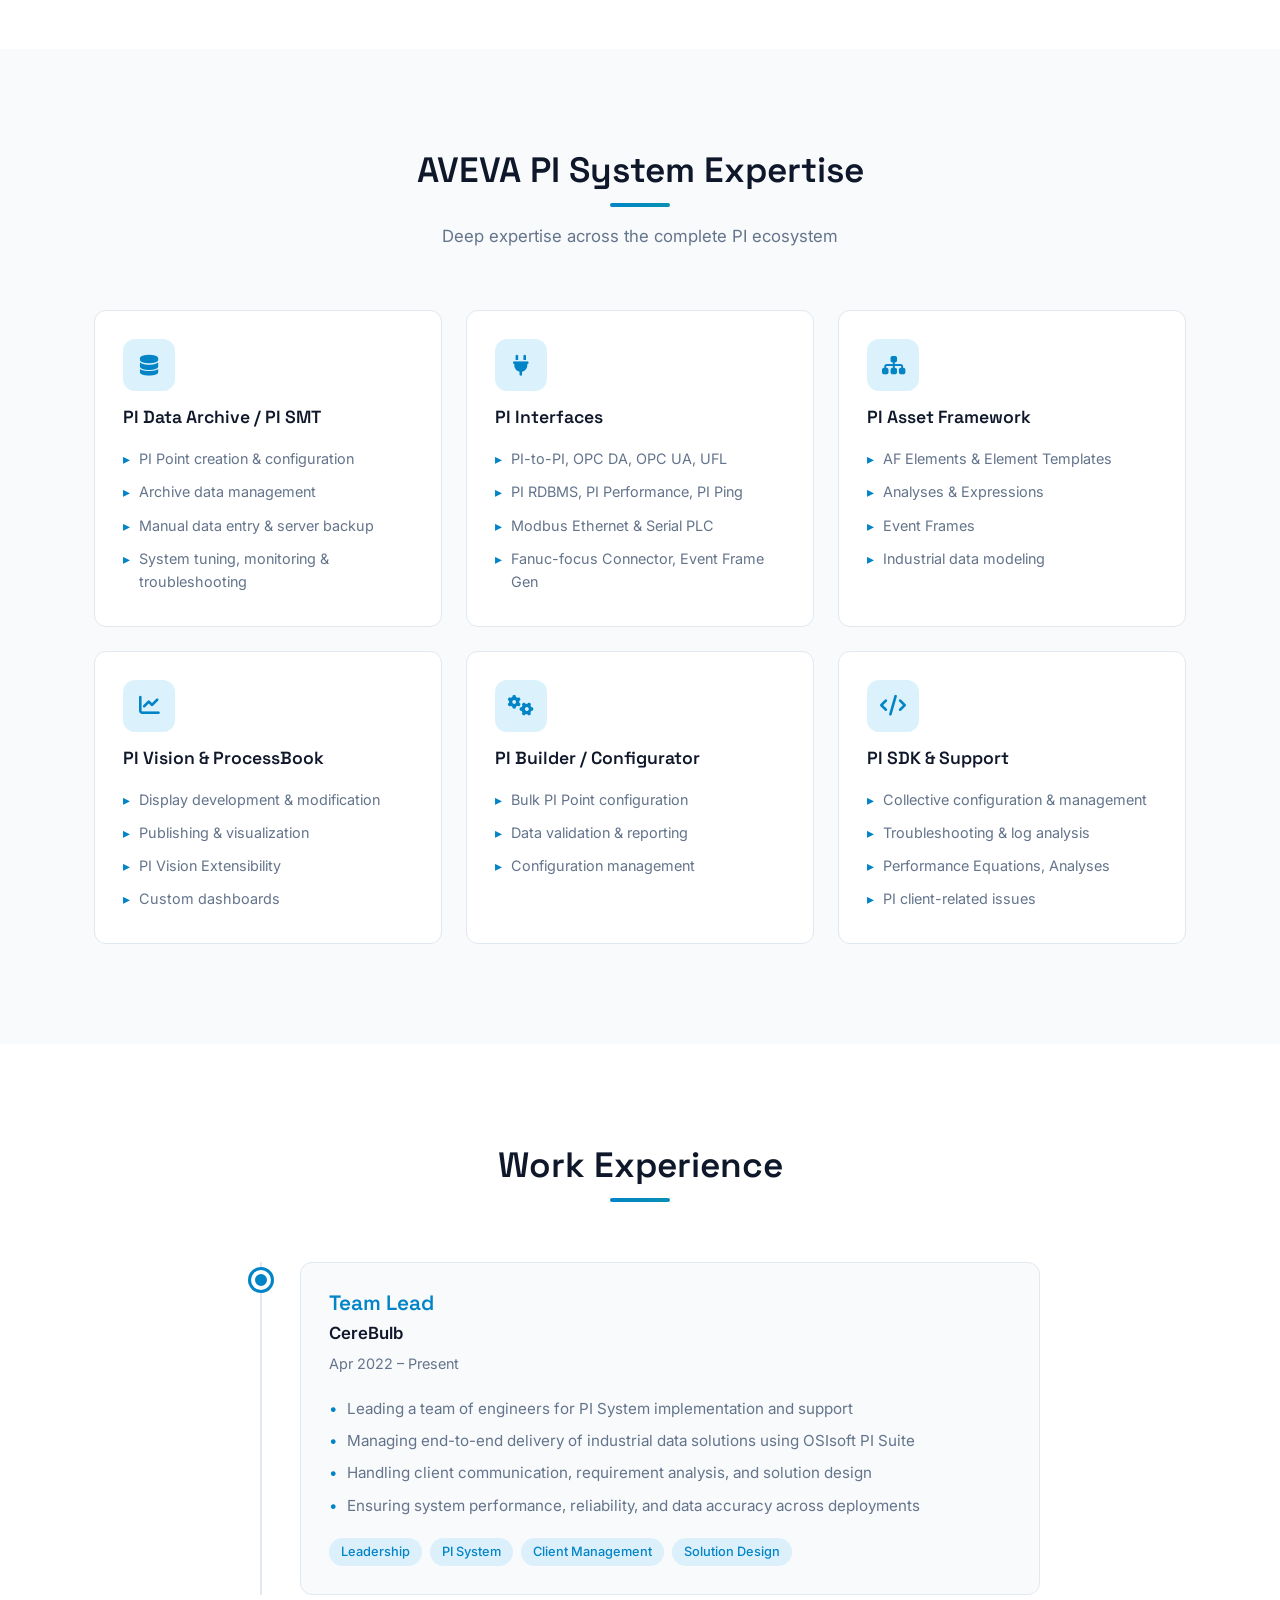
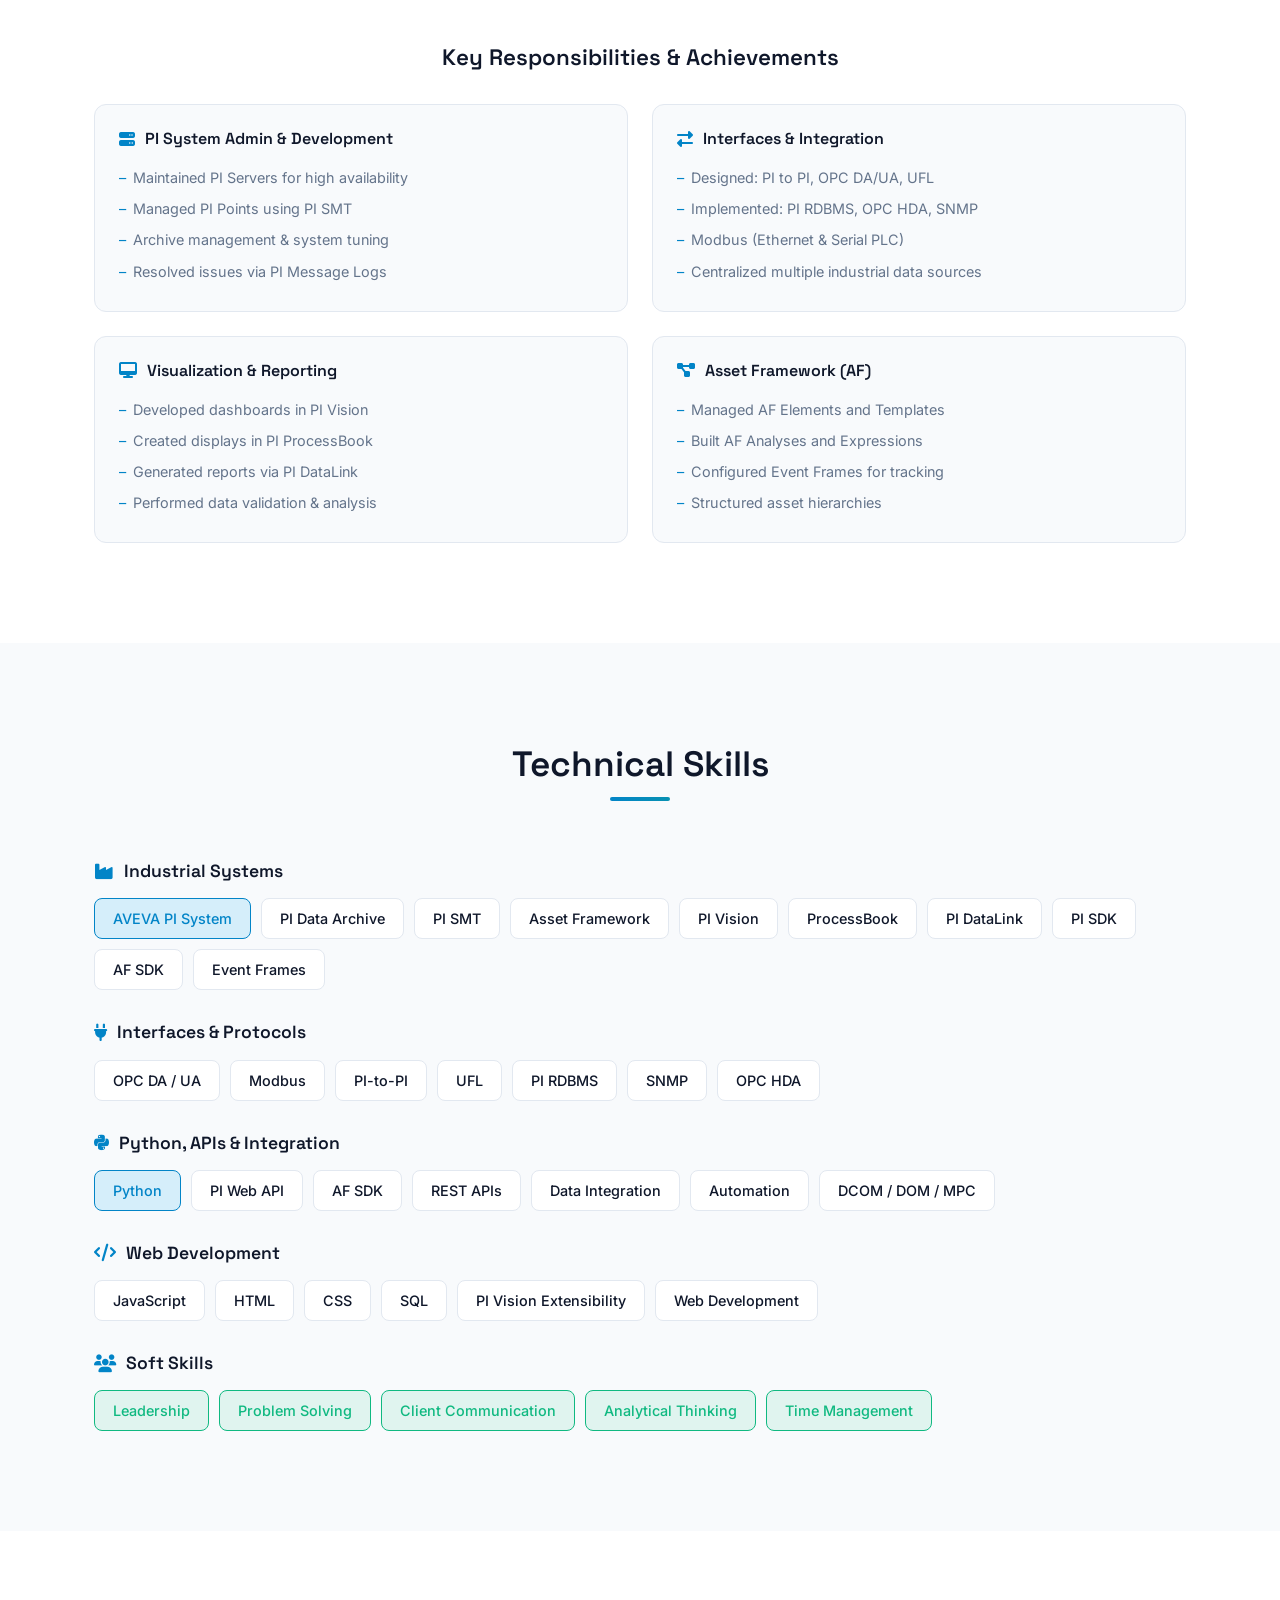
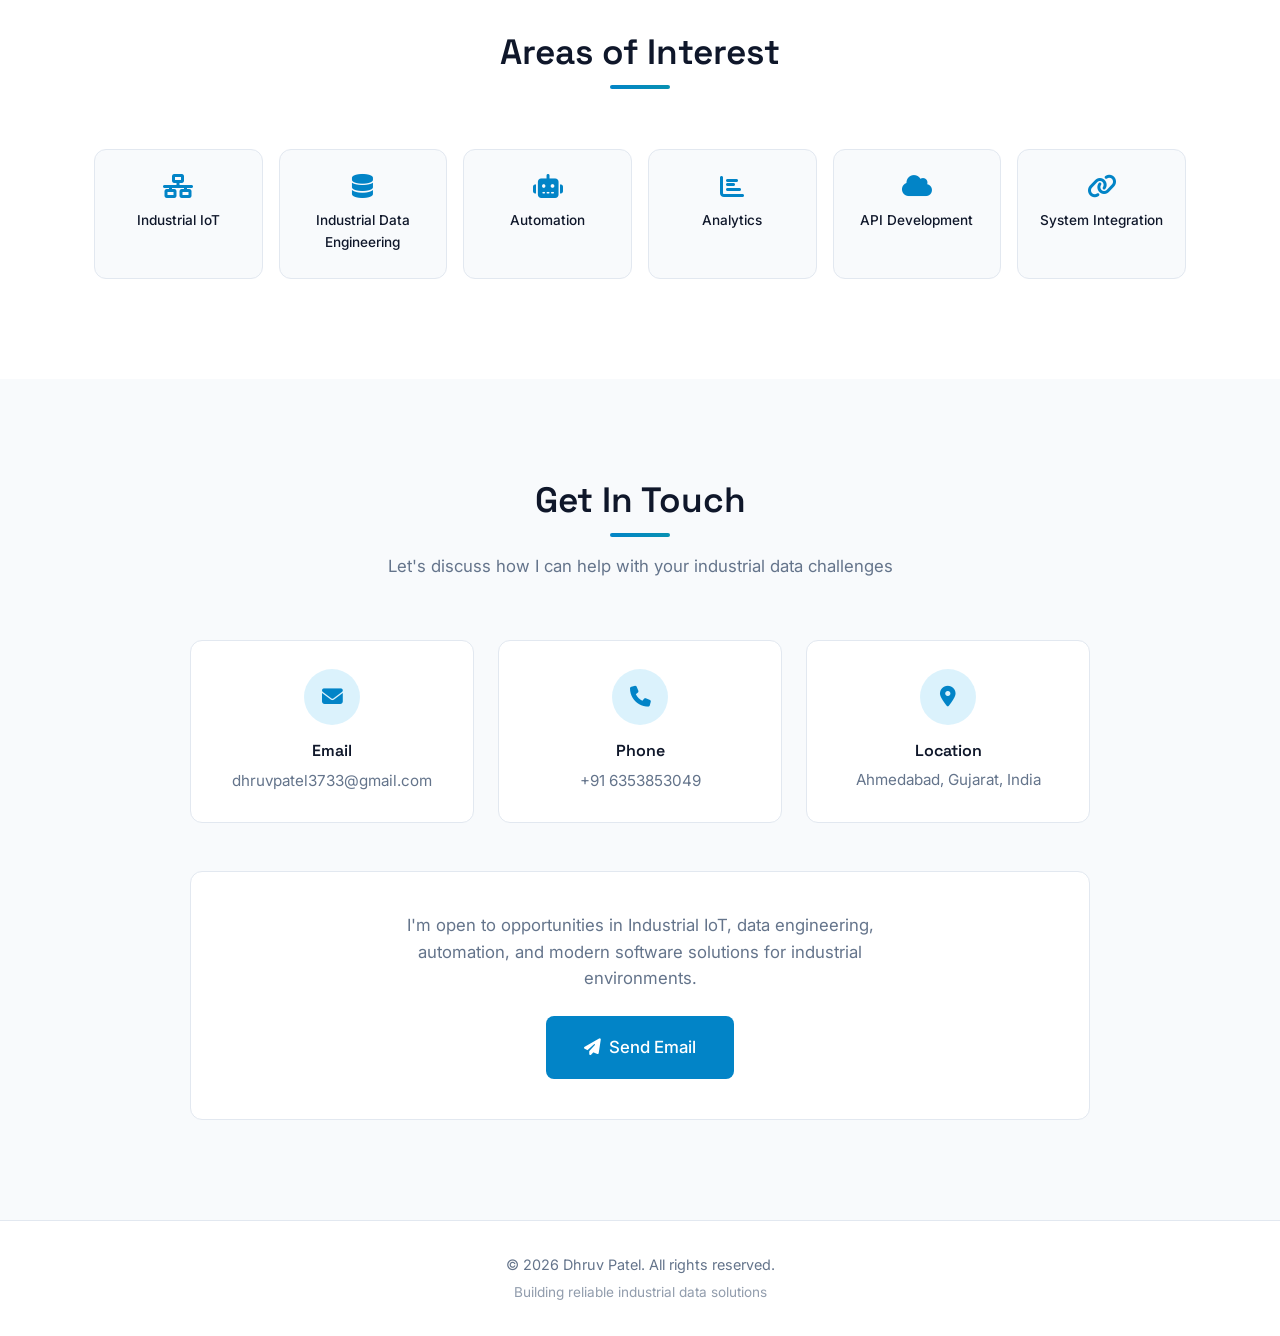
==== commit 98911f6e: "5 year new after 5 year" ====
--- a/index.html
+++ b/index.html
@@ -1,219 +1,448 @@
-<!DOCTYPE html>
-<html lang="en">
-
-<head>
-    <meta charset="UTF-8">
-    <meta http-equiv="X-UA-Compatible" content="IE=edge">
-    <meta name="viewport" content="width=device-width, initial-scale=1.0">
-    <title> Dhruv - Personal Portfolio </title>
-    <link rel="stylesheet" href="style.css">
-    <link rel="stylesheet" href="https://cdn.jsdelivr.net/npm/boxicons@latest/css/boxicons.min.css">
-    <script src="https://kit.fontawesome.com/e9d132eed9.js" crossorigin="anonymous"></script>
-</head>
-
-<body>
-<!-- Navbar  Section Start -->
-<header>
-    <a href="#" class="logo">Wel<span>come</span> To My World</a>
-
-    <div class="bx bx-menu" id="menu-icon"></div>
-
-    <ul class="navbar">
-        <li><a href="#home">Home</a></li>
-        <li><a href="#about">About</a></li>
-        <li><a href="#skills">Skills</a></li>
-        <li><a href="#services">Services</a></li>
-        <li><a href="#contact">Contact</a></li>
-        <div class="bx bx-moon" id="darkmode"></div>
-    </ul>
-</header>
-<!-- Navbar Section End -->
-<!-- Home Section Start -->
-<section class="home" id="home">
-    <div class="social">
-        <!-- <a href="#"><i class='bx bxl-github'></i></a> -->
-        <a href="https://www.instagram.com/dhruv_3733/"><i class='bx bxl-instagram'></i></a>
-        <a href="https://www.facebook.com/dhruv.dhruv.374"><i class='bx bxl-facebook'></i></a>
-    </div>
-    <div class="home-img">
-        <img src="main.png" alt="">
-    </div>
-    <div class="home-text">
-        <span>Hello, I'm</span>
-        <h1>Dhruv Patel</h1>
-        <h2>AVEVA PI Team Lead</h2>
-        <a href="Dhruv Resume.pdf" class="btn">Download CV</a>
-    </div>
-</section>
-<!-- Home Section End -->
-<!-- About Section Start -->
-
-<section class="about" id="about">
-    <div class="heading">
-        <h2>About Me</h2>
-        <span>Introduction</span>
-    </div>
-
-    <div class="about-container">
-        <div class="about-img">
-            <img src="main1.jpg" alt="">
-        </div>
-        <div class="about-text">
-            <p>Experienced Software Engineer with a demonstrated history of working in the Software industry. OSIsoft PI Developer and have been working on OSISoft - PI Suite.<br>
-
-                1. PI SMT: Creation and modification of PI points, manual data upload in the archive, PI server backup, tuning parameters, analyzing errors from PI message logs.<br>
-                2. PI Interfaces: Design and configuration of PI to PI interfaces, PI Interface for OPC DA, Modbus,OPC UA, UFL, PI RDBMS, PI Performance, PI Ping.<br>
-                3. PI Process book and PI Vision: creating and editing process book displays, publishing displays in PI vision<br>
-                4. PI Addins: Generation of the report, data validation, PI point configuration using PI builder, PI configurator, and through SMT<br>
-                5. PI SDK: collective configuration and management, Analysing PI SDK logs<br>
-                6. PIAF: AF elements, AF expression Analysis, Event frame analysis, creating and modifying, and mapping element template.<br>
-                7. Handling service requests of PI point configuration issues, performance equations, PI analysis, event frames, and PI client issues.<br>
-                
-                Skilled in Web development, Javascript,HTML, CSS, SQL, Python . Strong engineering professional with a Bachelor's degree focused in Computer Engineering from Gujarat Technological University. <br>
-                
-                Experience of 4+ years.<br>
-                Language - Gujarati,Hindi, English(Basic - Read/Write/Speak)</p>
-            <div class="information">
-                <div class="info-box">
-                    <i class='bx bxs-user'></i>
-                    <span>Dhruv Patel</span>
-                </div>
-
-                <div class="info-box">
-                    <i class='bx bxs-phone'></i>
-                    <span>+916353853049</span>
-                </div>
-
-                <div class="info-box">
-                    <i class='bx bxs-envelope'></i>
-                    <span>dhruvpatel3733@gmail.com</span>
-                </div>
-            </div>
-            <a href="Dhruv Resume.pdf" class="btn">Download Cv</a>
-        </div>
-    </div>
-</section>
-<!-- About Section End -->
-
-<!-- Skills Section Start -->
-
-<section class="skills" id="skills">
-    <div class="heading">
-        <h2>Skills</h2>
-        <span>My Skills</span>
-    </div>
-
-    <div class="skills-container">
-        <div class="bars">
-
-            <div class="bars-box">
-                <h3>OSIsoft Pi</h3>
-                <span>95%</span>
-                <div class="light-bar"></div>
-                <div class="percent-bar html-bar"></div>
-            </div>
-
-            <div class="bars-box">
-                <h3>HTML</h3>
-                <span>94%</span>
-                <div class="light-bar"></div>
-                <div class="percent-bar html-bar"></div>
-            </div>
-
-            <div class="bars-box">
-                <h3>CSS</h3>
-                <span>84%</span>
-                <div class="light-bar"></div>
-                <div class="percent-bar css-bar"></div>
-            </div>
-
-            <div class="bars-box">
-                <h3>JavaScript</h3>
-                <span>65%</span>
-                <div class="light-bar"></div>
-                <div class="percent-bar js-bar"></div>
-            </div>
-
-            <div class="bars-box">
-                <h3>Python</h3>
-                <span>60%</span>
-                <div class="light-bar"></div>
-                <div class="percent-bar react-bar"></div>
-            </div>
-        </div>
-        <div class="skills-img">
-            <img src="main2.jpg" style="height: auto;" alt="Skill">
-        </div>
-    </div>
-</section>
-<!-- Skills Section End -->
-<!-- Services Section Start -->
-<section class="services" id="services">
-    <div class="heading">
-        <h2>What i can do</h2>
-        <!-- <span>Our Services</span> -->
-    </div>
-    <div class="services-content">
-
-        <div class="services-box">
-            <img src="web.png" alt="" style="size: 0.4px;;">
-            <h3>Web Development</h3>
-            </div>
-
-        <div class="services-box">
-            <img src="SMT.jpg" alt="" style="size: 0.4px;;">
-            <h3>SMT/AF</h3>
-           </div>
-
-        <div class="services-box">
-            <img src="icu.png" alt="" style="size: 0.4px;;">
-            <h3>Interface configuration</h3>
-        </div>
-
-        <div class="services-box">
-            <img src="analysis.png" alt="" style="size: 0.4px;;">
-            <h3>analytics</h3>
-            </div>
-    </div>
-</section>
-<!-- Services Section End -->
-
-<!-- Contact Section Start -->
-<section class="contact" id="contact">
-    <div class="heading">
-        <h2>Contact</h2>
-        <span>Connect With Us</span>
-    </div>
-    <div class="contact-form">
-        <form action="https://formspree.io/f/mjvdjeed" method="post">
-            <input type="text" placeholder="Your Name" required>
-            <input type="email" name="email" id="" placeholder="Your Email"  required>
-            <textarea name="message" id="" cols="30" rows="10" placeholder="Write Message Here..." required></textarea>
-            <!-- <input type="button" value="Send" class="contact-button"> -->
-            <button type="submit
-            "class="contact-button">Send</button>
-        </form>
-
-    </div>
-</section>
-<!-- Contact Section End -->
-<div class="footer">
-    <h2>Follow Me</h2>
-    <div class="footer-social">
-        <a href="https://www.facebook.com/dhruv.dhruv.374"><i class='bx bxl-facebook'></i></a>
-        <a href="https://twitter.com/dhruvpatel3733"><i class='bx bxl-twitter'></i></a>
-        <a href="https://www.instagram.com/dhruv_3733/"><i class='bx bxl-instagram'></i></a>
-        <a href="https://www.youtube.com/channel/UCqbU-ICt1-_qraKj2I5hyWA"><i class='bx bxl-youtube'></i></a>
-    </div>
-
-</div>
-
-<div class="copyright">
-    &#169;dhruvpatel| All Right Reserved.</p>
-</div>
-
-    <!-- Javascript -->
-    <script src="script.js"></script>
-</body>
-
-</html>+<!DOCTYPE html>
+<html lang="en">
+<head>
+  <meta charset="UTF-8" />
+  <meta name="viewport" content="width=device-width, initial-scale=1.0" />
+  <title>Dhruv Patel | AVEVA PI System Specialist</title>
+  <meta name="description" content="Software Engineer & AVEVA PI System Specialist with 5+ years of experience in industrial data systems, real-time analytics, and system integration." />
+  <link rel="preconnect" href="https://fonts.googleapis.com" />
+  <link rel="preconnect" href="https://fonts.gstatic.com" crossorigin />
+  <link href="https://fonts.googleapis.com/css2?family=Inter:wght@300;400;500;600;700&family=Space+Grotesk:wght@500;600;700&display=swap" rel="stylesheet" />
+  <link rel="stylesheet" href="styles.css" />
+  <link rel="stylesheet" href="https://cdnjs.cloudflare.com/ajax/libs/font-awesome/6.5.1/css/all.min.css" />
+</head>
+<body>
+  <!-- Navigation -->
+  <nav class="navbar" id="navbar">
+    <div class="container nav-container">
+      <a href="#home" class="logo">Dhruv<span>Patel</span></a>
+      <ul class="nav-links" id="navLinks">
+        <li><a href="#home">Home</a></li>
+        <li><a href="#about">About</a></li>
+        <li><a href="#expertise">Expertise</a></li>
+        <li><a href="#experience">Experience</a></li>
+        <li><a href="#skills">Skills</a></li>
+        <li><a href="#contact">Contact</a></li>
+      </ul>
+      <button class="theme-toggle" id="themeToggle" aria-label="Toggle theme">
+        <i class="fas fa-moon"></i>
+      </button>
+      <button class="hamburger" id="hamburger" aria-label="Menu">
+        <span></span>
+        <span></span>
+        <span></span>
+      </button>
+    </div>
+  </nav>
+
+  <!-- Hero Section -->
+  <section id="home" class="hero">
+    <div class="container hero-content">
+      <div class="hero-text">
+        <p class="hero-greeting">Hello, I'm</p>
+        <h1 class="hero-name">Dhruv Patel</h1>
+        <h2 class="hero-title">
+          <span class="typed-text" id="typedText"></span><span class="cursor">|</span>
+        </h2>
+        <p class="hero-desc">
+          Software Engineer & AVEVA PI System Specialist with 5+ years of hands-on experience in industrial data, real-time systems, data integration, automation, and software development.
+        </p>
+        <div class="hero-buttons">
+          <a href="#contact" class="btn btn-primary">Get In Touch</a>
+          <a href="#expertise" class="btn btn-outline">View Expertise</a>
+        </div>
+        <div class="hero-contact-info">
+          <a href="mailto:dhruvpatel3733@gmail.com"><i class="fas fa-envelope"></i> dhruvpatel3733@gmail.com</a>
+          <a href="tel:+916353853049"><i class="fas fa-phone"></i> +91 6353853049</a>
+          <span><i class="fas fa-map-marker-alt"></i> Ahmedabad, Gujarat, India</span>
+        </div>
+      </div>
+      <div class="hero-visual">
+        <div class="hero-card">
+          <div class="card-icon"><i class="fas fa-industry"></i></div>
+          <h3>AVEVA PI Specialist</h3>
+          <p>End-to-end PI System expertise</p>
+        </div>
+        <div class="hero-stats">
+          <div class="stat">
+            <span class="stat-num" data-target="5">0</span>+
+            <span class="stat-label">Years Experience</span>
+          </div>
+          <div class="stat">
+            <span class="stat-num" data-target="10">0</span>+
+            <span class="stat-label">PI Interfaces</span>
+          </div>
+          <div class="stat">
+            <span class="stat-num" data-target="50">0</span>+
+            <span class="stat-label">Projects Delivered</span>
+          </div>
+        </div>
+      </div>
+    </div>
+    <div class="scroll-indicator">
+      <a href="#about"><i class="fas fa-chevron-down"></i></a>
+    </div>
+  </section>
+
+  <!-- About Section -->
+  <section id="about" class="about section">
+    <div class="container">
+      <div class="section-header">
+        <h2 class="section-title">About Me</h2>
+        <div class="section-line"></div>
+      </div>
+      <div class="about-content">
+        <div class="about-text">
+          <p>
+            I'm a Software Engineer and <strong>AVEVA PI System Specialist</strong> with 5+ years of hands-on experience in industrial data, real-time systems, data integration, automation, and software development.
+          </p>
+          <p>
+            My primary expertise is in the <strong>AVEVA PI System</strong> (formerly OSIsoft PI), where I work across the complete PI ecosystem — including PI Data Archive, PI Interfaces, Asset Framework, PI Analysis, Event Frames, PI Vision, PI SDK, and PI client applications.
+          </p>
+          <p>
+            I enjoy solving complex technical problems, automating repetitive tasks, integrating industrial systems, and building solutions that make operational data accessible and useful across different platforms.
+          </p>
+          <div class="about-highlights">
+            <div class="highlight">
+              <i class="fas fa-check-circle"></i>
+              <span>Industrial IoT & Data Engineering</span>
+            </div>
+            <div class="highlight">
+              <i class="fas fa-check-circle"></i>
+              <span>Real-time Systems & Analytics</span>
+            </div>
+            <div class="highlight">
+              <i class="fas fa-check-circle"></i>
+              <span>API Development & Integration</span>
+            </div>
+            <div class="highlight">
+              <i class="fas fa-check-circle"></i>
+              <span>Automation & Custom Solutions</span>
+            </div>
+          </div>
+        </div>
+        <div class="about-education">
+          <div class="edu-card">
+            <div class="edu-icon"><i class="fas fa-graduation-cap"></i></div>
+            <h3>Education</h3>
+            <p class="edu-degree">Bachelor of Engineering</p>
+            <p class="edu-field">Computer Engineering</p>
+            <p class="edu-school">Gujarat Technological University</p>
+            <p class="edu-year">2022</p>
+          </div>
+          <div class="lang-card">
+            <h4><i class="fas fa-language"></i> Languages</h4>
+            <div class="lang-tags">
+              <span>English</span>
+              <span>Hindi</span>
+              <span>Gujarati</span>
+            </div>
+          </div>
+        </div>
+      </div>
+    </div>
+  </section>
+
+  <!-- Expertise Section -->
+  <section id="expertise" class="expertise section">
+    <div class="container">
+      <div class="section-header">
+        <h2 class="section-title">AVEVA PI System Expertise</h2>
+        <div class="section-line"></div>
+        <p class="section-subtitle">Deep expertise across the complete PI ecosystem</p>
+      </div>
+      <div class="expertise-grid">
+        <div class="exp-card" data-aos="fade-up">
+          <div class="exp-icon"><i class="fas fa-database"></i></div>
+          <h3>PI Data Archive / PI SMT</h3>
+          <ul>
+            <li>PI Point creation & configuration</li>
+            <li>Archive data management</li>
+            <li>Manual data entry & server backup</li>
+            <li>System tuning, monitoring & troubleshooting</li>
+          </ul>
+        </div>
+        <div class="exp-card" data-aos="fade-up">
+          <div class="exp-icon"><i class="fas fa-plug"></i></div>
+          <h3>PI Interfaces</h3>
+          <ul>
+            <li>PI-to-PI, OPC DA, OPC UA, UFL</li>
+            <li>PI RDBMS, PI Performance, PI Ping</li>
+            <li>Modbus Ethernet & Serial PLC</li>
+            <li>Fanuc-focus Connector, Event Frame Gen</li>
+          </ul>
+        </div>
+        <div class="exp-card" data-aos="fade-up">
+          <div class="exp-icon"><i class="fas fa-sitemap"></i></div>
+          <h3>PI Asset Framework</h3>
+          <ul>
+            <li>AF Elements & Element Templates</li>
+            <li>Analyses & Expressions</li>
+            <li>Event Frames</li>
+            <li>Industrial data modeling</li>
+          </ul>
+        </div>
+        <div class="exp-card" data-aos="fade-up">
+          <div class="exp-icon"><i class="fas fa-chart-line"></i></div>
+          <h3>PI Vision & ProcessBook</h3>
+          <ul>
+            <li>Display development & modification</li>
+            <li>Publishing & visualization</li>
+            <li>PI Vision Extensibility</li>
+            <li>Custom dashboards</li>
+          </ul>
+        </div>
+        <div class="exp-card" data-aos="fade-up">
+          <div class="exp-icon"><i class="fas fa-cogs"></i></div>
+          <h3>PI Builder / Configurator</h3>
+          <ul>
+            <li>Bulk PI Point configuration</li>
+            <li>Data validation & reporting</li>
+            <li>Configuration management</li>
+          </ul>
+        </div>
+        <div class="exp-card" data-aos="fade-up">
+          <div class="exp-icon"><i class="fas fa-code"></i></div>
+          <h3>PI SDK & Support</h3>
+          <ul>
+            <li>Collective configuration & management</li>
+            <li>Troubleshooting & log analysis</li>
+            <li>Performance Equations, Analyses</li>
+            <li>PI client-related issues</li>
+          </ul>
+        </div>
+      </div>
+    </div>
+  </section>
+
+  <!-- Experience Section -->
+  <section id="experience" class="experience section">
+    <div class="container">
+      <div class="section-header">
+        <h2 class="section-title">Work Experience</h2>
+        <div class="section-line"></div>
+      </div>
+      <div class="timeline">
+        <div class="timeline-item">
+          <div class="timeline-marker"></div>
+          <div class="timeline-content">
+            <div class="timeline-header">
+              <h3>Team Lead</h3>
+              <span class="company">CereBulb</span>
+              <span class="duration">Apr 2022 – Present</span>
+            </div>
+            <ul class="timeline-list">
+              <li>Leading a team of engineers for PI System implementation and support</li>
+              <li>Managing end-to-end delivery of industrial data solutions using OSIsoft PI Suite</li>
+              <li>Handling client communication, requirement analysis, and solution design</li>
+              <li>Ensuring system performance, reliability, and data accuracy across deployments</li>
+            </ul>
+            <div class="timeline-tags">
+              <span>Leadership</span>
+              <span>PI System</span>
+              <span>Client Management</span>
+              <span>Solution Design</span>
+            </div>
+          </div>
+        </div>
+      </div>
+
+      <div class="exp-details">
+        <h3 class="details-title">Key Responsibilities & Achievements</h3>
+        <div class="details-grid">
+          <div class="detail-card">
+            <h4><i class="fas fa-server"></i> PI System Admin & Development</h4>
+            <ul>
+              <li>Maintained PI Servers for high availability</li>
+              <li>Managed PI Points using PI SMT</li>
+              <li>Archive management & system tuning</li>
+              <li>Resolved issues via PI Message Logs</li>
+            </ul>
+          </div>
+          <div class="detail-card">
+            <h4><i class="fas fa-exchange-alt"></i> Interfaces & Integration</h4>
+            <ul>
+              <li>Designed: PI to PI, OPC DA/UA, UFL</li>
+              <li>Implemented: PI RDBMS, OPC HDA, SNMP</li>
+              <li>Modbus (Ethernet & Serial PLC)</li>
+              <li>Centralized multiple industrial data sources</li>
+            </ul>
+          </div>
+          <div class="detail-card">
+            <h4><i class="fas fa-desktop"></i> Visualization & Reporting</h4>
+            <ul>
+              <li>Developed dashboards in PI Vision</li>
+              <li>Created displays in PI ProcessBook</li>
+              <li>Generated reports via PI DataLink</li>
+              <li>Performed data validation & analysis</li>
+            </ul>
+          </div>
+          <div class="detail-card">
+            <h4><i class="fas fa-project-diagram"></i> Asset Framework (AF)</h4>
+            <ul>
+              <li>Managed AF Elements and Templates</li>
+              <li>Built AF Analyses and Expressions</li>
+              <li>Configured Event Frames for tracking</li>
+              <li>Structured asset hierarchies</li>
+            </ul>
+          </div>
+        </div>
+      </div>
+    </div>
+  </section>
+
+  <!-- Skills Section -->
+  <section id="skills" class="skills section">
+    <div class="container">
+      <div class="section-header">
+        <h2 class="section-title">Technical Skills</h2>
+        <div class="section-line"></div>
+      </div>
+      <div class="skills-container">
+        <div class="skill-category">
+          <h3><i class="fas fa-industry"></i> Industrial Systems</h3>
+          <div class="skill-tags">
+            <span class="skill-tag primary">AVEVA PI System</span>
+            <span class="skill-tag">PI Data Archive</span>
+            <span class="skill-tag">PI SMT</span>
+            <span class="skill-tag">Asset Framework</span>
+            <span class="skill-tag">PI Vision</span>
+            <span class="skill-tag">ProcessBook</span>
+            <span class="skill-tag">PI DataLink</span>
+            <span class="skill-tag">PI SDK</span>
+            <span class="skill-tag">AF SDK</span>
+            <span class="skill-tag">Event Frames</span>
+          </div>
+        </div>
+        <div class="skill-category">
+          <h3><i class="fas fa-plug"></i> Interfaces & Protocols</h3>
+          <div class="skill-tags">
+            <span class="skill-tag">OPC DA / UA</span>
+            <span class="skill-tag">Modbus</span>
+            <span class="skill-tag">PI-to-PI</span>
+            <span class="skill-tag">UFL</span>
+            <span class="skill-tag">PI RDBMS</span>
+            <span class="skill-tag">SNMP</span>
+            <span class="skill-tag">OPC HDA</span>
+          </div>
+        </div>
+        <div class="skill-category">
+          <h3><i class="fab fa-python"></i> Python, APIs & Integration</h3>
+          <div class="skill-tags">
+            <span class="skill-tag primary">Python</span>
+            <span class="skill-tag">PI Web API</span>
+            <span class="skill-tag">AF SDK</span>
+            <span class="skill-tag">REST APIs</span>
+            <span class="skill-tag">Data Integration</span>
+            <span class="skill-tag">Automation</span>
+            <span class="skill-tag">DCOM / DOM / MPC</span>
+          </div>
+        </div>
+        <div class="skill-category">
+          <h3><i class="fas fa-code"></i> Web Development</h3>
+          <div class="skill-tags">
+            <span class="skill-tag">JavaScript</span>
+            <span class="skill-tag">HTML</span>
+            <span class="skill-tag">CSS</span>
+            <span class="skill-tag">SQL</span>
+            <span class="skill-tag">PI Vision Extensibility</span>
+            <span class="skill-tag">Web Development</span>
+          </div>
+        </div>
+        <div class="skill-category">
+          <h3><i class="fas fa-users"></i> Soft Skills</h3>
+          <div class="skill-tags">
+            <span class="skill-tag soft">Leadership</span>
+            <span class="skill-tag soft">Problem Solving</span>
+            <span class="skill-tag soft">Client Communication</span>
+            <span class="skill-tag soft">Analytical Thinking</span>
+            <span class="skill-tag soft">Time Management</span>
+          </div>
+        </div>
+      </div>
+    </div>
+  </section>
+
+  <!-- Interests Section -->
+  <section class="interests section">
+    <div class="container">
+      <div class="section-header">
+        <h2 class="section-title">Areas of Interest</h2>
+        <div class="section-line"></div>
+      </div>
+      <div class="interests-grid">
+        <div class="interest-item">
+          <i class="fas fa-network-wired"></i>
+          <span>Industrial IoT</span>
+        </div>
+        <div class="interest-item">
+          <i class="fas fa-database"></i>
+          <span>Industrial Data Engineering</span>
+        </div>
+        <div class="interest-item">
+          <i class="fas fa-robot"></i>
+          <span>Automation</span>
+        </div>
+        <div class="interest-item">
+          <i class="fas fa-chart-bar"></i>
+          <span>Analytics</span>
+        </div>
+        <div class="interest-item">
+          <i class="fas fa-cloud"></i>
+          <span>API Development</span>
+        </div>
+        <div class="interest-item">
+          <i class="fas fa-link"></i>
+          <span>System Integration</span>
+        </div>
+      </div>
+    </div>
+  </section>
+
+  <!-- Contact Section -->
+  <section id="contact" class="contact section">
+    <div class="container">
+      <div class="section-header">
+        <h2 class="section-title">Get In Touch</h2>
+        <div class="section-line"></div>
+        <p class="section-subtitle">Let's discuss how I can help with your industrial data challenges</p>
+      </div>
+      <div class="contact-content">
+        <div class="contact-info">
+          <div class="contact-card">
+            <div class="contact-icon"><i class="fas fa-envelope"></i></div>
+            <h4>Email</h4>
+            <a href="mailto:dhruvpatel3733@gmail.com">dhruvpatel3733@gmail.com</a>
+          </div>
+          <div class="contact-card">
+            <div class="contact-icon"><i class="fas fa-phone"></i></div>
+            <h4>Phone</h4>
+            <a href="tel:+916353853049">+91 6353853049</a>
+          </div>
+          <div class="contact-card">
+            <div class="contact-icon"><i class="fas fa-map-marker-alt"></i></div>
+            <h4>Location</h4>
+            <p>Ahmedabad, Gujarat, India</p>
+          </div>
+        </div>
+        <div class="contact-cta">
+          <p>I'm open to opportunities in Industrial IoT, data engineering, automation, and modern software solutions for industrial environments.</p>
+          <a href="mailto:dhruvpatel3733@gmail.com" class="btn btn-primary btn-lg">
+            <i class="fas fa-paper-plane"></i> Send Email
+          </a>
+        </div>
+      </div>
+    </div>
+  </section>
+
+  <!-- Footer -->
+  <footer class="footer">
+    <div class="container">
+      <p>&copy; <span id="year"></span> Dhruv Patel. All rights reserved.</p>
+      <p class="footer-tagline">Building reliable industrial data solutions</p>
+    </div>
+  </footer>
+
+  <script src="script.js"></script>
+</body>
+</html>
--- a/styles.css
+++ b/styles.css
@@ -0,0 +1,1093 @@
+/* ===== CSS Variables ===== */
+:root {
+  --primary: #0ea5e9;
+  --primary-dark: #0284c7;
+  --primary-light: #38bdf8;
+  --accent: #06b6d4;
+  --bg: #0f172a;
+  --bg-secondary: #1e293b;
+  --bg-card: #1e293b;
+  --text: #f1f5f9;
+  --text-muted: #94a3b8;
+  --border: #334155;
+  --success: #10b981;
+  --shadow: 0 10px 40px rgba(0, 0, 0, 0.3);
+  --radius: 12px;
+  --transition: all 0.3s ease;
+}
+
+[data-theme="light"] {
+  --primary: #0284c7;
+  --primary-dark: #0369a1;
+  --primary-light: #0ea5e9;
+  --accent: #0891b2;
+  --bg: #f8fafc;
+  --bg-secondary: #ffffff;
+  --bg-card: #ffffff;
+  --text: #0f172a;
+  --text-muted: #64748b;
+  --border: #e2e8f0;
+  --shadow: 0 10px 40px rgba(0, 0, 0, 0.08);
+}
+
+/* ===== Reset & Base ===== */
+*, *::before, *::after {
+  margin: 0;
+  padding: 0;
+  box-sizing: border-box;
+}
+
+html {
+  scroll-behavior: smooth;
+  font-size: 16px;
+}
+
+body {
+  font-family: 'Inter', -apple-system, BlinkMacSystemFont, sans-serif;
+  background: var(--bg);
+  color: var(--text);
+  line-height: 1.6;
+  overflow-x: hidden;
+  transition: background 0.3s ease, color 0.3s ease;
+}
+
+.container {
+  max-width: 1140px;
+  margin: 0 auto;
+  padding: 0 24px;
+}
+
+a {
+  text-decoration: none;
+  color: inherit;
+  transition: var(--transition);
+}
+
+ul {
+  list-style: none;
+}
+
+img {
+  max-width: 100%;
+  display: block;
+}
+
+/* ===== Typography ===== */
+h1, h2, h3, h4 {
+  font-family: 'Space Grotesk', sans-serif;
+  font-weight: 600;
+  line-height: 1.2;
+}
+
+/* ===== Buttons ===== */
+.btn {
+  display: inline-flex;
+  align-items: center;
+  gap: 8px;
+  padding: 12px 28px;
+  border-radius: 8px;
+  font-weight: 500;
+  font-size: 0.95rem;
+  cursor: pointer;
+  border: 2px solid transparent;
+  transition: var(--transition);
+}
+
+.btn-primary {
+  background: var(--primary);
+  color: #fff;
+}
+
+.btn-primary:hover {
+  background: var(--primary-dark);
+  transform: translateY(-2px);
+  box-shadow: 0 8px 20px rgba(14, 165, 233, 0.3);
+}
+
+.btn-outline {
+  border-color: var(--primary);
+  color: var(--primary);
+  background: transparent;
+}
+
+.btn-outline:hover {
+  background: var(--primary);
+  color: #fff;
+}
+
+.btn-lg {
+  padding: 16px 36px;
+  font-size: 1.05rem;
+}
+
+/* ===== Navbar ===== */
+.navbar {
+  position: fixed;
+  top: 0;
+  left: 0;
+  width: 100%;
+  z-index: 1000;
+  padding: 16px 0;
+  transition: var(--transition);
+  background: transparent;
+}
+
+.navbar.scrolled {
+  background: rgba(15, 23, 42, 0.95);
+  backdrop-filter: blur(12px);
+  box-shadow: 0 4px 20px rgba(0, 0, 0, 0.2);
+  padding: 12px 0;
+}
+
+[data-theme="light"] .navbar.scrolled {
+  background: rgba(248, 250, 252, 0.95);
+}
+
+.nav-container {
+  display: flex;
+  align-items: center;
+  justify-content: space-between;
+}
+
+.logo {
+  font-family: 'Space Grotesk', sans-serif;
+  font-size: 1.5rem;
+  font-weight: 700;
+  color: var(--text);
+}
+
+.logo span {
+  color: var(--primary);
+}
+
+.nav-links {
+  display: flex;
+  gap: 32px;
+}
+
+.nav-links a {
+  font-size: 0.9rem;
+  font-weight: 500;
+  color: var(--text-muted);
+  position: relative;
+}
+
+.nav-links a::after {
+  content: '';
+  position: absolute;
+  bottom: -4px;
+  left: 0;
+  width: 0;
+  height: 2px;
+  background: var(--primary);
+  transition: width 0.3s ease;
+}
+
+.nav-links a:hover,
+.nav-links a.active {
+  color: var(--primary);
+}
+
+.nav-links a:hover::after,
+.nav-links a.active::after {
+  width: 100%;
+}
+
+.theme-toggle {
+  background: var(--bg-secondary);
+  border: 1px solid var(--border);
+  color: var(--text);
+  width: 40px;
+  height: 40px;
+  border-radius: 50%;
+  cursor: pointer;
+  display: flex;
+  align-items: center;
+  justify-content: center;
+  margin-left: 20px;
+  transition: var(--transition);
+}
+
+.theme-toggle:hover {
+  background: var(--primary);
+  color: #fff;
+  border-color: var(--primary);
+}
+
+.hamburger {
+  display: none;
+  flex-direction: column;
+  gap: 5px;
+  background: none;
+  border: none;
+  cursor: pointer;
+  padding: 4px;
+}
+
+.hamburger span {
+  width: 24px;
+  height: 2px;
+  background: var(--text);
+  transition: var(--transition);
+}
+
+/* ===== Hero Section ===== */
+.hero {
+  min-height: 100vh;
+  display: flex;
+  align-items: center;
+  position: relative;
+  padding: 120px 0 80px;
+  background: linear-gradient(135deg, var(--bg) 0%, var(--bg-secondary) 100%);
+  overflow: hidden;
+}
+
+.hero::before {
+  content: '';
+  position: absolute;
+  top: -50%;
+  right: -20%;
+  width: 600px;
+  height: 600px;
+  background: radial-gradient(circle, rgba(14, 165, 233, 0.1) 0%, transparent 70%);
+  border-radius: 50%;
+  pointer-events: none;
+}
+
+.hero-content {
+  display: grid;
+  grid-template-columns: 1.2fr 0.8fr;
+  gap: 60px;
+  align-items: center;
+}
+
+.hero-greeting {
+  color: var(--primary);
+  font-weight: 500;
+  font-size: 1.1rem;
+  margin-bottom: 8px;
+}
+
+.hero-name {
+  font-size: 3.5rem;
+  font-weight: 700;
+  margin-bottom: 12px;
+  letter-spacing: -1px;
+}
+
+.hero-title {
+  font-size: 1.5rem;
+  color: var(--text-muted);
+  margin-bottom: 24px;
+  min-height: 40px;
+}
+
+.typed-text {
+  color: var(--primary);
+}
+
+.cursor {
+  color: var(--primary);
+  animation: blink 0.8s infinite;
+}
+
+@keyframes blink {
+  0%, 100% { opacity: 1; }
+  50% { opacity: 0; }
+}
+
+.hero-desc {
+  color: var(--text-muted);
+  font-size: 1.05rem;
+  max-width: 540px;
+  margin-bottom: 32px;
+  line-height: 1.7;
+}
+
+.hero-buttons {
+  display: flex;
+  gap: 16px;
+  margin-bottom: 40px;
+  flex-wrap: wrap;
+}
+
+.hero-contact-info {
+  display: flex;
+  flex-wrap: wrap;
+  gap: 20px;
+  font-size: 0.9rem;
+  color: var(--text-muted);
+}
+
+.hero-contact-info a:hover {
+  color: var(--primary);
+}
+
+.hero-contact-info i {
+  margin-right: 6px;
+  color: var(--primary);
+}
+
+.hero-visual {
+  display: flex;
+  flex-direction: column;
+  gap: 24px;
+}
+
+.hero-card {
+  background: var(--bg-card);
+  border: 1px solid var(--border);
+  border-radius: var(--radius);
+  padding: 32px;
+  text-align: center;
+  box-shadow: var(--shadow);
+  transition: var(--transition);
+}
+
+.hero-card:hover {
+  transform: translateY(-4px);
+  border-color: var(--primary);
+}
+
+.card-icon {
+  width: 64px;
+  height: 64px;
+  background: linear-gradient(135deg, var(--primary), var(--accent));
+  border-radius: 16px;
+  display: flex;
+  align-items: center;
+  justify-content: center;
+  margin: 0 auto 16px;
+  font-size: 1.5rem;
+  color: #fff;
+}
+
+.hero-card h3 {
+  font-size: 1.2rem;
+  margin-bottom: 8px;
+}
+
+.hero-card p {
+  color: var(--text-muted);
+  font-size: 0.9rem;
+}
+
+.hero-stats {
+  display: grid;
+  grid-template-columns: repeat(3, 1fr);
+  gap: 12px;
+}
+
+.stat {
+  background: var(--bg-card);
+  border: 1px solid var(--border);
+  border-radius: var(--radius);
+  padding: 20px 12px;
+  text-align: center;
+  transition: var(--transition);
+}
+
+.stat:hover {
+  border-color: var(--primary);
+}
+
+.stat-num {
+  font-family: 'Space Grotesk', sans-serif;
+  font-size: 1.8rem;
+  font-weight: 700;
+  color: var(--primary);
+  display: block;
+}
+
+.stat-label {
+  font-size: 0.75rem;
+  color: var(--text-muted);
+  display: block;
+  margin-top: 4px;
+}
+
+.scroll-indicator {
+  position: absolute;
+  bottom: 30px;
+  left: 50%;
+  transform: translateX(-50%);
+  animation: bounce 2s infinite;
+}
+
+.scroll-indicator a {
+  color: var(--text-muted);
+  font-size: 1.2rem;
+}
+
+@keyframes bounce {
+  0%, 20%, 50%, 80%, 100% { transform: translateX(-50%) translateY(0); }
+  40% { transform: translateX(-50%) translateY(-10px); }
+  60% { transform: translateX(-50%) translateY(-5px); }
+}
+
+/* ===== Sections ===== */
+.section {
+  padding: 100px 0;
+}
+
+.section-header {
+  text-align: center;
+  margin-bottom: 60px;
+}
+
+.section-title {
+  font-size: 2.2rem;
+  margin-bottom: 12px;
+}
+
+.section-line {
+  width: 60px;
+  height: 4px;
+  background: linear-gradient(90deg, var(--primary), var(--accent));
+  border-radius: 2px;
+  margin: 0 auto 16px;
+}
+
+.section-subtitle {
+  color: var(--text-muted);
+  font-size: 1.05rem;
+}
+
+/* ===== About ===== */
+.about {
+  background: var(--bg-secondary);
+}
+
+.about-content {
+  display: grid;
+  grid-template-columns: 1.5fr 1fr;
+  gap: 48px;
+  align-items: start;
+}
+
+.about-text p {
+  color: var(--text-muted);
+  margin-bottom: 20px;
+  font-size: 1.05rem;
+  line-height: 1.8;
+}
+
+.about-text strong {
+  color: var(--primary);
+}
+
+.about-highlights {
+  display: grid;
+  grid-template-columns: 1fr 1fr;
+  gap: 12px;
+  margin-top: 28px;
+}
+
+.highlight {
+  display: flex;
+  align-items: center;
+  gap: 10px;
+  font-size: 0.95rem;
+}
+
+.highlight i {
+  color: var(--success);
+  font-size: 1.1rem;
+}
+
+.about-education {
+  display: flex;
+  flex-direction: column;
+  gap: 20px;
+}
+
+.edu-card, .lang-card {
+  background: var(--bg);
+  border: 1px solid var(--border);
+  border-radius: var(--radius);
+  padding: 28px;
+  transition: var(--transition);
+}
+
+.edu-card:hover, .lang-card:hover {
+  border-color: var(--primary);
+  transform: translateY(-2px);
+}
+
+.edu-icon {
+  width: 48px;
+  height: 48px;
+  background: linear-gradient(135deg, var(--primary), var(--accent));
+  border-radius: 12px;
+  display: flex;
+  align-items: center;
+  justify-content: center;
+  color: #fff;
+  font-size: 1.2rem;
+  margin-bottom: 16px;
+}
+
+.edu-card h3 {
+  font-size: 1.1rem;
+  margin-bottom: 12px;
+}
+
+.edu-degree {
+  font-weight: 600;
+  color: var(--primary);
+}
+
+.edu-field {
+  color: var(--text);
+  margin: 4px 0;
+}
+
+.edu-school, .edu-year {
+  color: var(--text-muted);
+  font-size: 0.9rem;
+}
+
+.lang-card h4 {
+  margin-bottom: 16px;
+  font-size: 1rem;
+}
+
+.lang-card h4 i {
+  color: var(--primary);
+  margin-right: 8px;
+}
+
+.lang-tags {
+  display: flex;
+  flex-wrap: wrap;
+  gap: 8px;
+}
+
+.lang-tags span {
+  background: var(--bg-secondary);
+  border: 1px solid var(--border);
+  padding: 6px 14px;
+  border-radius: 20px;
+  font-size: 0.85rem;
+}
+
+/* ===== Expertise ===== */
+.expertise-grid {
+  display: grid;
+  grid-template-columns: repeat(3, 1fr);
+  gap: 24px;
+}
+
+.exp-card {
+  background: var(--bg-card);
+  border: 1px solid var(--border);
+  border-radius: var(--radius);
+  padding: 28px;
+  transition: var(--transition);
+}
+
+.exp-card:hover {
+  border-color: var(--primary);
+  transform: translateY(-4px);
+  box-shadow: var(--shadow);
+}
+
+.exp-icon {
+  width: 52px;
+  height: 52px;
+  background: rgba(14, 165, 233, 0.15);
+  border-radius: 12px;
+  display: flex;
+  align-items: center;
+  justify-content: center;
+  color: var(--primary);
+  font-size: 1.3rem;
+  margin-bottom: 16px;
+}
+
+.exp-card h3 {
+  font-size: 1.1rem;
+  margin-bottom: 14px;
+}
+
+.exp-card ul li {
+  color: var(--text-muted);
+  font-size: 0.9rem;
+  padding: 5px 0;
+  padding-left: 16px;
+  position: relative;
+}
+
+.exp-card ul li::before {
+  content: '▸';
+  position: absolute;
+  left: 0;
+  color: var(--primary);
+}
+
+/* ===== Experience ===== */
+.experience {
+  background: var(--bg-secondary);
+}
+
+.timeline {
+  position: relative;
+  max-width: 800px;
+  margin: 0 auto 50px;
+}
+
+.timeline::before {
+  content: '';
+  position: absolute;
+  left: 20px;
+  top: 0;
+  bottom: 0;
+  width: 2px;
+  background: var(--border);
+}
+
+.timeline-item {
+  position: relative;
+  padding-left: 60px;
+  margin-bottom: 40px;
+}
+
+.timeline-marker {
+  position: absolute;
+  left: 11px;
+  top: 8px;
+  width: 20px;
+  height: 20px;
+  background: var(--primary);
+  border-radius: 50%;
+  border: 4px solid var(--bg-secondary);
+  box-shadow: 0 0 0 3px var(--primary);
+}
+
+.timeline-content {
+  background: var(--bg);
+  border: 1px solid var(--border);
+  border-radius: var(--radius);
+  padding: 28px;
+  transition: var(--transition);
+}
+
+.timeline-content:hover {
+  border-color: var(--primary);
+}
+
+.timeline-header {
+  margin-bottom: 16px;
+}
+
+.timeline-header h3 {
+  font-size: 1.3rem;
+  color: var(--primary);
+}
+
+.company {
+  display: block;
+  font-weight: 600;
+  font-size: 1.05rem;
+  margin: 4px 0;
+}
+
+.duration {
+  color: var(--text-muted);
+  font-size: 0.9rem;
+}
+
+.timeline-list {
+  margin-bottom: 16px;
+}
+
+.timeline-list li {
+  color: var(--text-muted);
+  font-size: 0.95rem;
+  padding: 4px 0;
+  padding-left: 18px;
+  position: relative;
+}
+
+.timeline-list li::before {
+  content: '•';
+  position: absolute;
+  left: 0;
+  color: var(--primary);
+}
+
+.timeline-tags {
+  display: flex;
+  flex-wrap: wrap;
+  gap: 8px;
+}
+
+.timeline-tags span {
+  background: rgba(14, 165, 233, 0.12);
+  color: var(--primary);
+  padding: 4px 12px;
+  border-radius: 20px;
+  font-size: 0.8rem;
+  font-weight: 500;
+}
+
+.details-title {
+  text-align: center;
+  font-size: 1.4rem;
+  margin-bottom: 32px;
+}
+
+.details-grid {
+  display: grid;
+  grid-template-columns: repeat(2, 1fr);
+  gap: 24px;
+}
+
+.detail-card {
+  background: var(--bg);
+  border: 1px solid var(--border);
+  border-radius: var(--radius);
+  padding: 24px;
+  transition: var(--transition);
+}
+
+.detail-card:hover {
+  border-color: var(--primary);
+}
+
+.detail-card h4 {
+  font-size: 1rem;
+  margin-bottom: 14px;
+  display: flex;
+  align-items: center;
+  gap: 10px;
+}
+
+.detail-card h4 i {
+  color: var(--primary);
+}
+
+.detail-card ul li {
+  color: var(--text-muted);
+  font-size: 0.9rem;
+  padding: 4px 0;
+  padding-left: 14px;
+  position: relative;
+}
+
+.detail-card ul li::before {
+  content: '–';
+  position: absolute;
+  left: 0;
+  color: var(--primary);
+}
+
+/* ===== Skills ===== */
+.skills-container {
+  display: flex;
+  flex-direction: column;
+  gap: 32px;
+}
+
+.skill-category h3 {
+  font-size: 1.1rem;
+  margin-bottom: 16px;
+  display: flex;
+  align-items: center;
+  gap: 10px;
+}
+
+.skill-category h3 i {
+  color: var(--primary);
+}
+
+.skill-tags {
+  display: flex;
+  flex-wrap: wrap;
+  gap: 10px;
+}
+
+.skill-tag {
+  background: var(--bg-card);
+  border: 1px solid var(--border);
+  padding: 8px 18px;
+  border-radius: 8px;
+  font-size: 0.9rem;
+  font-weight: 500;
+  transition: var(--transition);
+  cursor: default;
+}
+
+.skill-tag:hover {
+  border-color: var(--primary);
+  color: var(--primary);
+  transform: translateY(-2px);
+}
+
+.skill-tag.primary {
+  background: rgba(14, 165, 233, 0.15);
+  border-color: var(--primary);
+  color: var(--primary);
+}
+
+.skill-tag.soft {
+  background: rgba(16, 185, 129, 0.1);
+  border-color: var(--success);
+  color: var(--success);
+}
+
+/* ===== Interests ===== */
+.interests {
+  background: var(--bg-secondary);
+}
+
+.interests-grid {
+  display: grid;
+  grid-template-columns: repeat(6, 1fr);
+  gap: 16px;
+}
+
+.interest-item {
+  background: var(--bg);
+  border: 1px solid var(--border);
+  border-radius: var(--radius);
+  padding: 24px 16px;
+  text-align: center;
+  transition: var(--transition);
+  display: flex;
+  flex-direction: column;
+  align-items: center;
+  gap: 12px;
+}
+
+.interest-item:hover {
+  border-color: var(--primary);
+  transform: translateY(-4px);
+}
+
+.interest-item i {
+  font-size: 1.5rem;
+  color: var(--primary);
+}
+
+.interest-item span {
+  font-size: 0.85rem;
+  font-weight: 500;
+}
+
+/* ===== Contact ===== */
+.contact-content {
+  max-width: 900px;
+  margin: 0 auto;
+}
+
+.contact-info {
+  display: grid;
+  grid-template-columns: repeat(3, 1fr);
+  gap: 24px;
+  margin-bottom: 48px;
+}
+
+.contact-card {
+  background: var(--bg-card);
+  border: 1px solid var(--border);
+  border-radius: var(--radius);
+  padding: 28px;
+  text-align: center;
+  transition: var(--transition);
+}
+
+.contact-card:hover {
+  border-color: var(--primary);
+  transform: translateY(-4px);
+}
+
+.contact-icon {
+  width: 56px;
+  height: 56px;
+  background: rgba(14, 165, 233, 0.15);
+  border-radius: 50%;
+  display: flex;
+  align-items: center;
+  justify-content: center;
+  margin: 0 auto 16px;
+  color: var(--primary);
+  font-size: 1.3rem;
+}
+
+.contact-card h4 {
+  margin-bottom: 8px;
+  font-size: 1rem;
+}
+
+.contact-card a, .contact-card p {
+  color: var(--text-muted);
+  font-size: 0.95rem;
+}
+
+.contact-card a:hover {
+  color: var(--primary);
+}
+
+.contact-cta {
+  text-align: center;
+  background: var(--bg-card);
+  border: 1px solid var(--border);
+  border-radius: var(--radius);
+  padding: 40px;
+}
+
+.contact-cta p {
+  color: var(--text-muted);
+  margin-bottom: 24px;
+  font-size: 1.05rem;
+  max-width: 500px;
+  margin-left: auto;
+  margin-right: auto;
+}
+
+/* ===== Footer ===== */
+.footer {
+  background: var(--bg-secondary);
+  border-top: 1px solid var(--border);
+  padding: 32px 0;
+  text-align: center;
+}
+
+.footer p {
+  color: var(--text-muted);
+  font-size: 0.9rem;
+}
+
+.footer-tagline {
+  margin-top: 6px;
+  font-size: 0.85rem !important;
+  opacity: 0.7;
+}
+
+/* ===== Responsive ===== */
+@media (max-width: 1024px) {
+  .hero-content {
+    grid-template-columns: 1fr;
+    gap: 40px;
+  }
+
+  .hero-visual {
+    max-width: 400px;
+    margin: 0 auto;
+  }
+
+  .expertise-grid {
+    grid-template-columns: repeat(2, 1fr);
+  }
+
+  .interests-grid {
+    grid-template-columns: repeat(3, 1fr);
+  }
+}
+
+@media (max-width: 768px) {
+  .nav-links {
+    position: fixed;
+    top: 0;
+    right: -100%;
+    width: 280px;
+    height: 100vh;
+    background: var(--bg-secondary);
+    flex-direction: column;
+    padding: 80px 32px 32px;
+    gap: 24px;
+    transition: right 0.3s ease;
+    box-shadow: -10px 0 30px rgba(0, 0, 0, 0.3);
+    z-index: 999;
+  }
+
+  .nav-links.open {
+    right: 0;
+  }
+
+  .hamburger {
+    display: flex;
+    z-index: 1001;
+  }
+
+  .hamburger.active span:nth-child(1) {
+    transform: rotate(45deg) translate(5px, 5px);
+  }
+
+  .hamburger.active span:nth-child(2) {
+    opacity: 0;
+  }
+
+  .hamburger.active span:nth-child(3) {
+    transform: rotate(-45deg) translate(5px, -5px);
+  }
+
+  .theme-toggle {
+    margin-left: auto;
+    margin-right: 16px;
+  }
+
+  .hero-name {
+    font-size: 2.5rem;
+  }
+
+  .hero-title {
+    font-size: 1.2rem;
+  }
+
+  .about-content {
+    grid-template-columns: 1fr;
+  }
+
+  .about-highlights {
+    grid-template-columns: 1fr;
+  }
+
+  .expertise-grid {
+    grid-template-columns: 1fr;
+  }
+
+  .details-grid {
+    grid-template-columns: 1fr;
+  }
+
+  .contact-info {
+    grid-template-columns: 1fr;
+  }
+
+  .interests-grid {
+    grid-template-columns: repeat(2, 1fr);
+  }
+
+  .section {
+    padding: 70px 0;
+  }
+
+  .section-title {
+    font-size: 1.8rem;
+  }
+}
+
+@media (max-width: 480px) {
+  .hero-name {
+    font-size: 2rem;
+  }
+
+  .hero-buttons {
+    flex-direction: column;
+  }
+
+  .hero-stats {
+    grid-template-columns: 1fr;
+  }
+
+  .interests-grid {
+    grid-template-columns: 1fr;
+  }
+
+  .hero-contact-info {
+    flex-direction: column;
+    gap: 10px;
+  }
+}
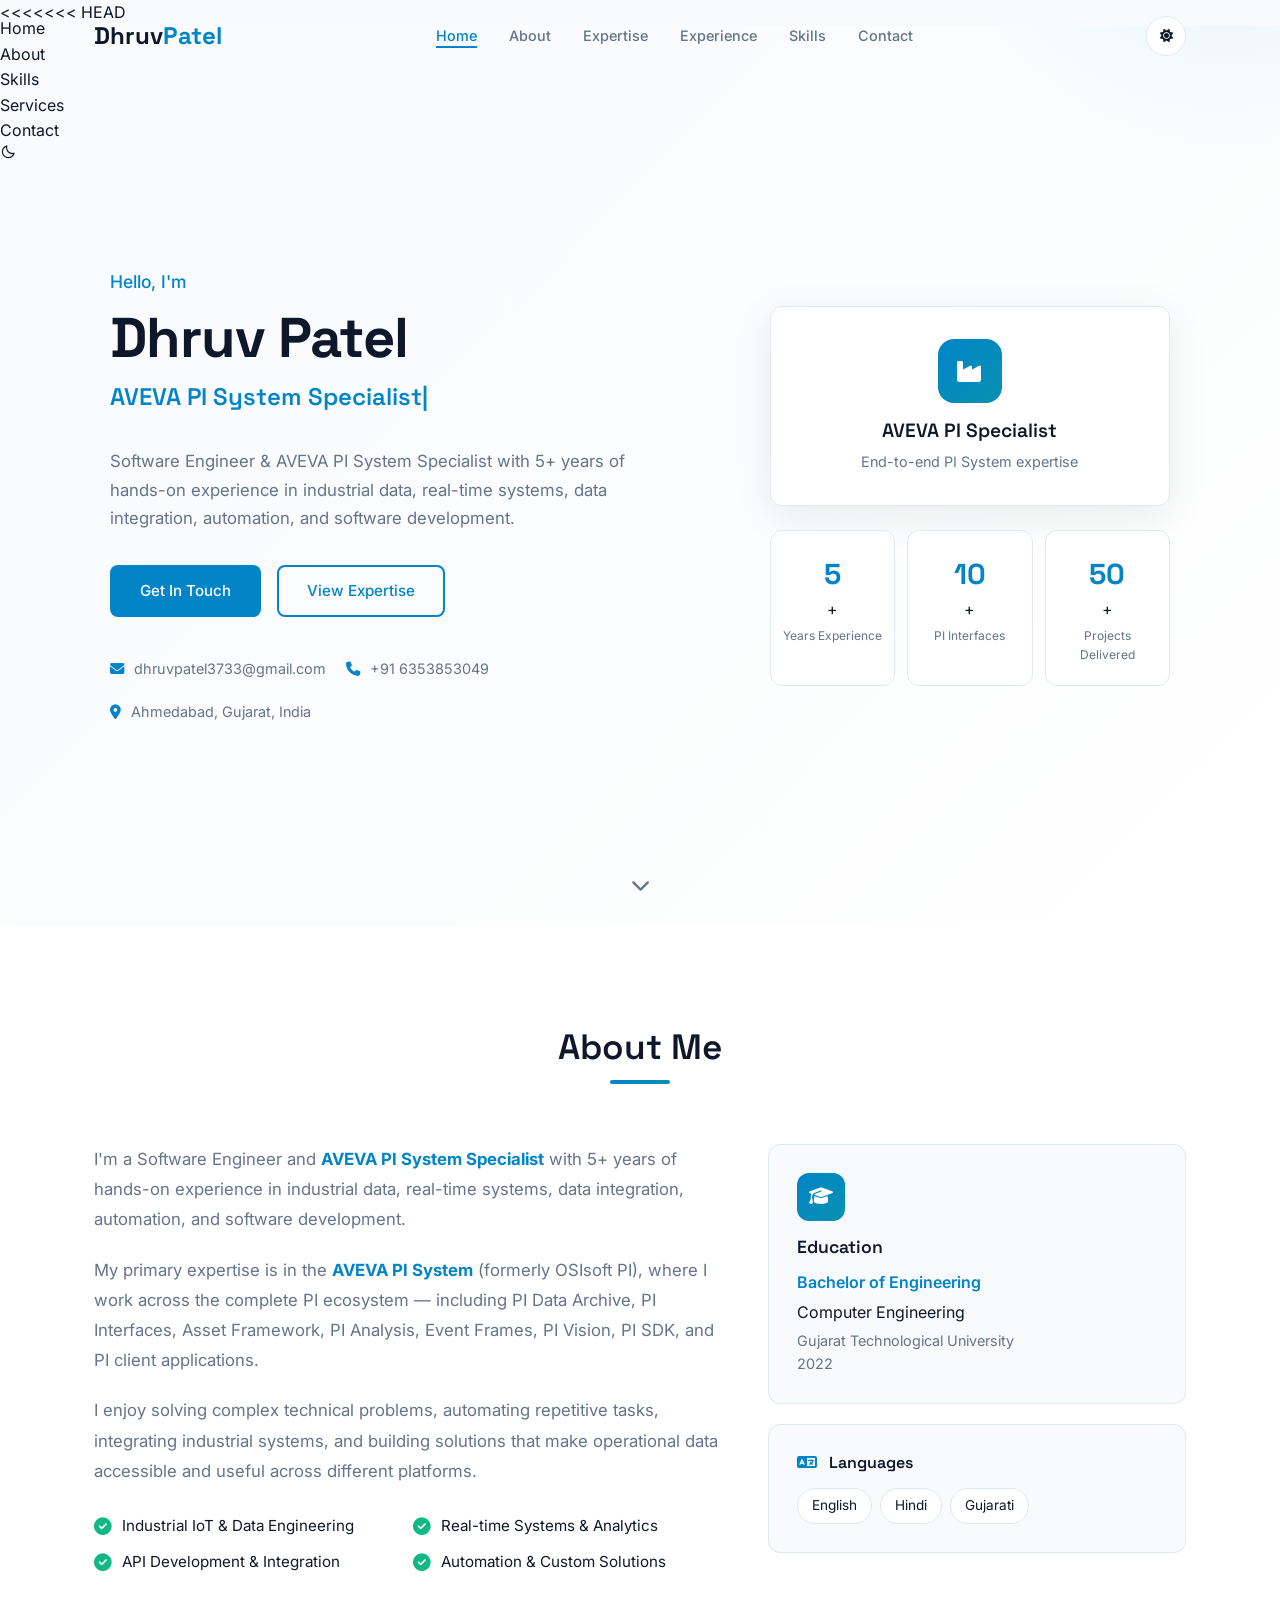
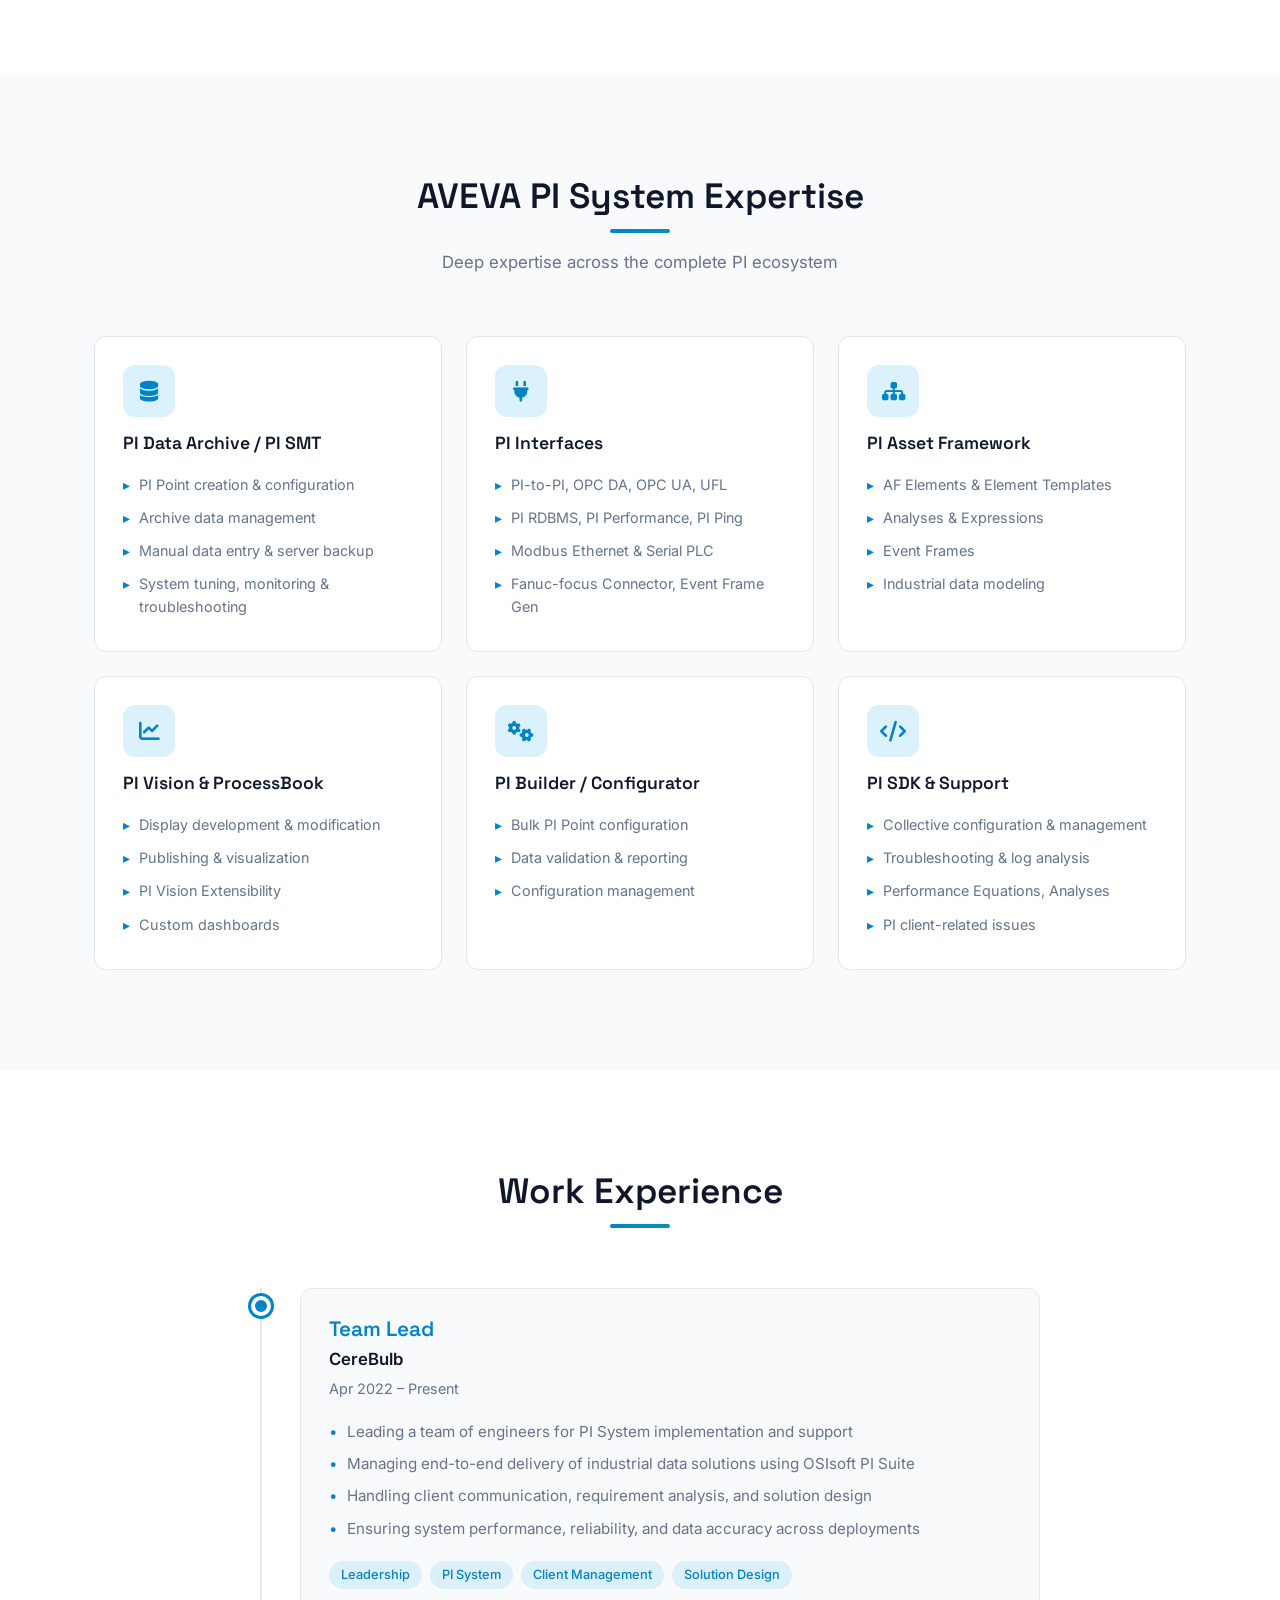
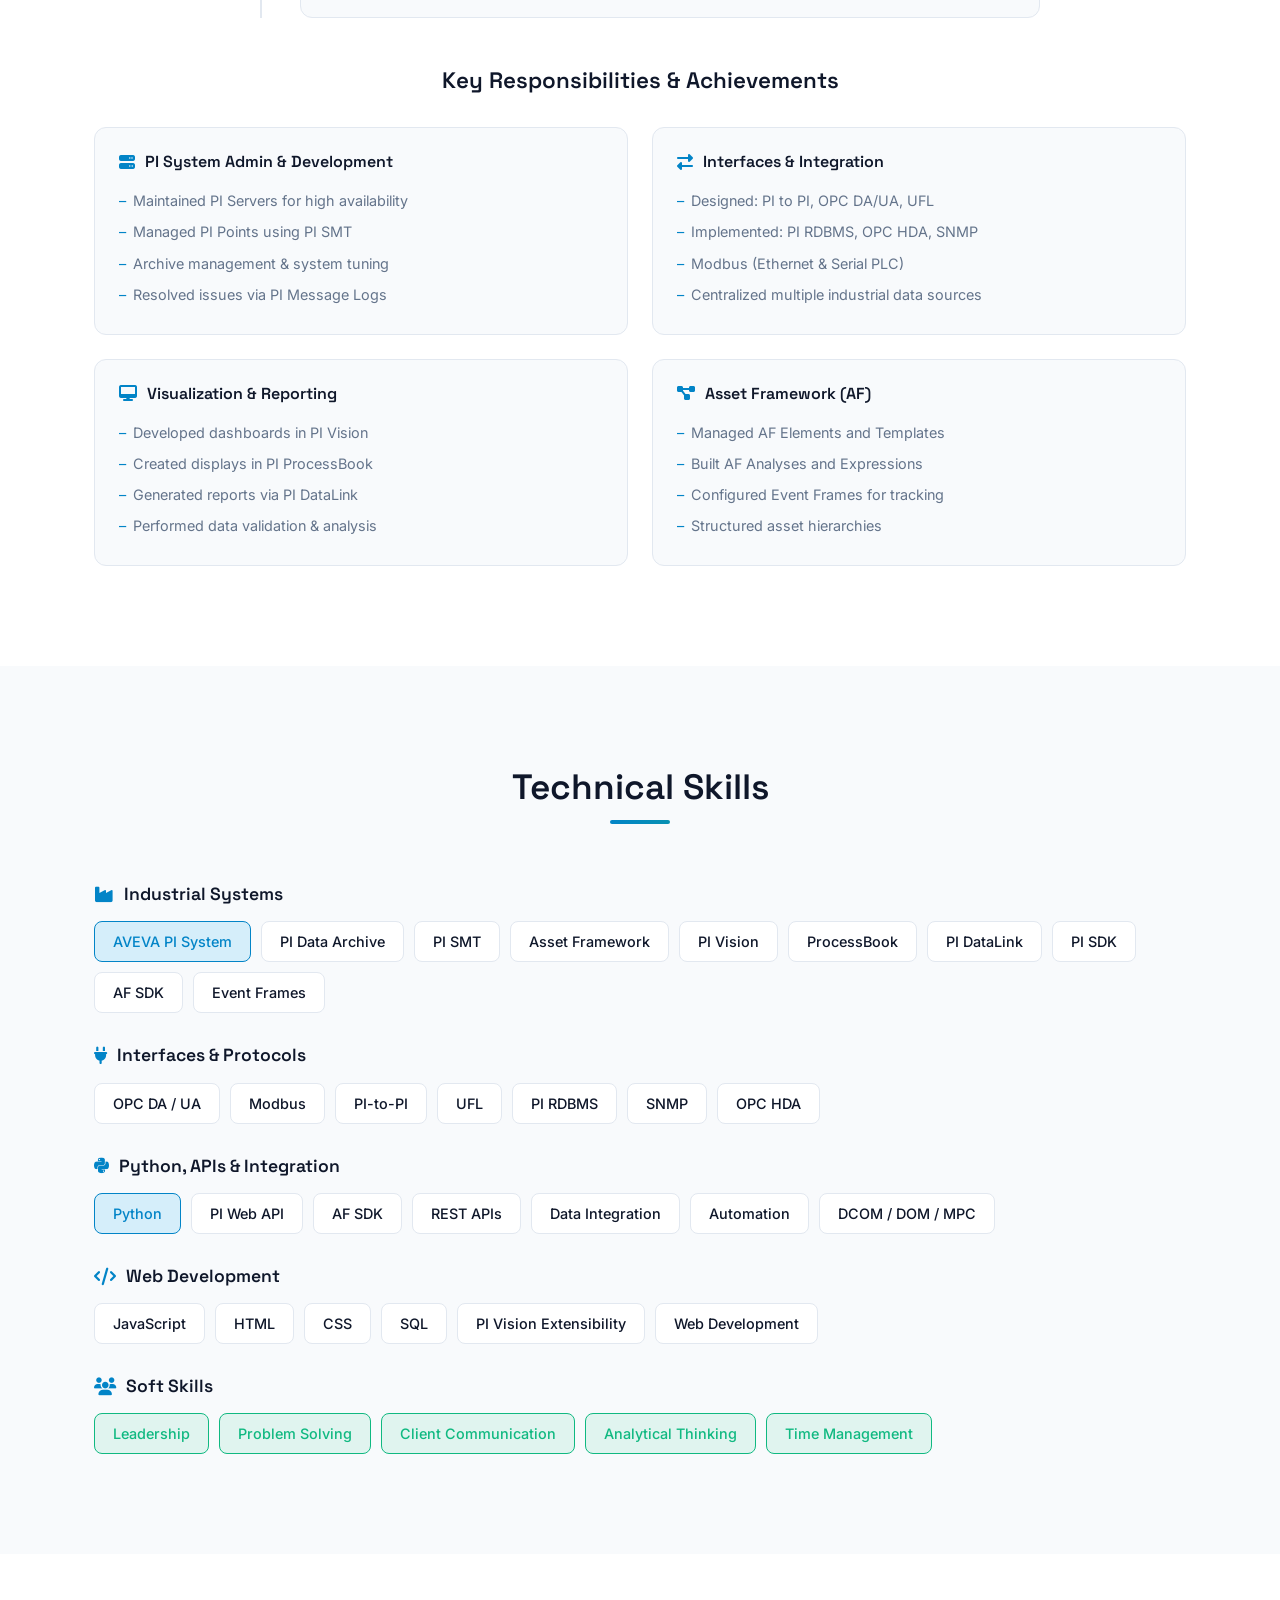
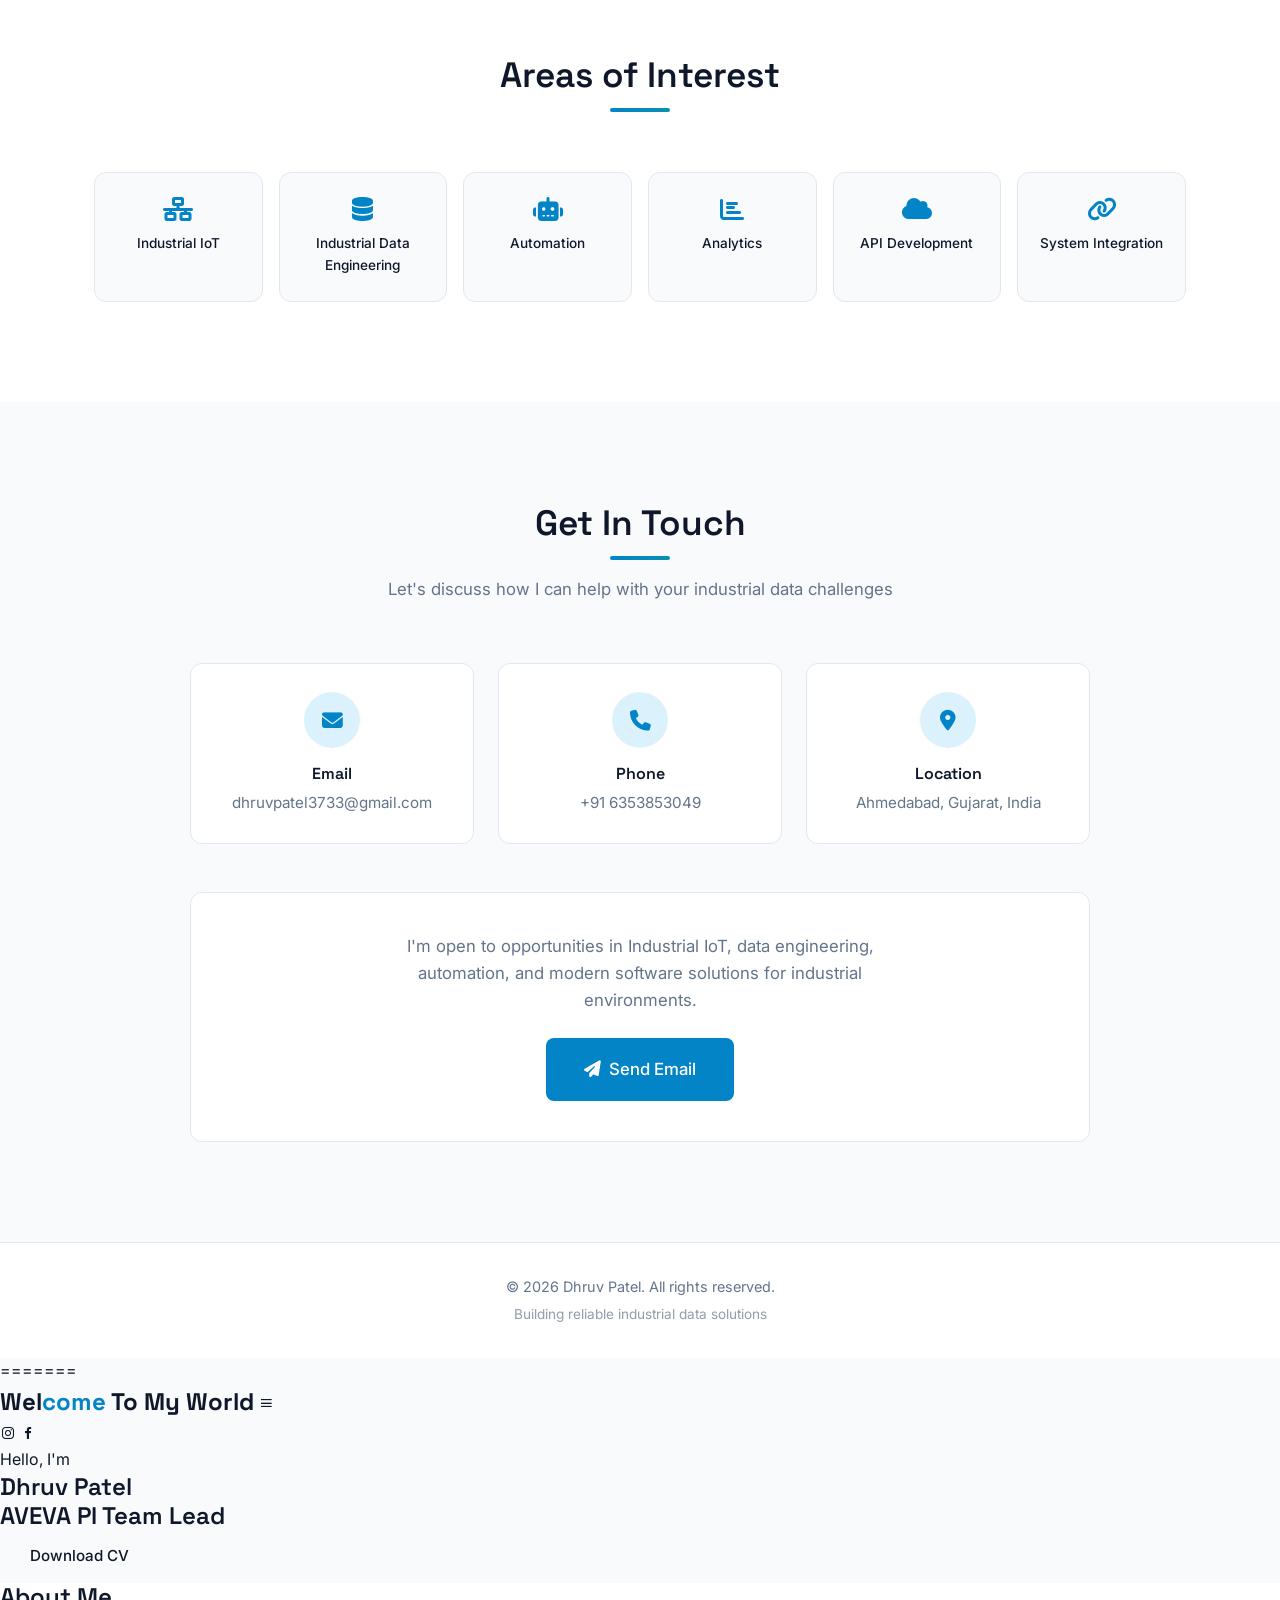
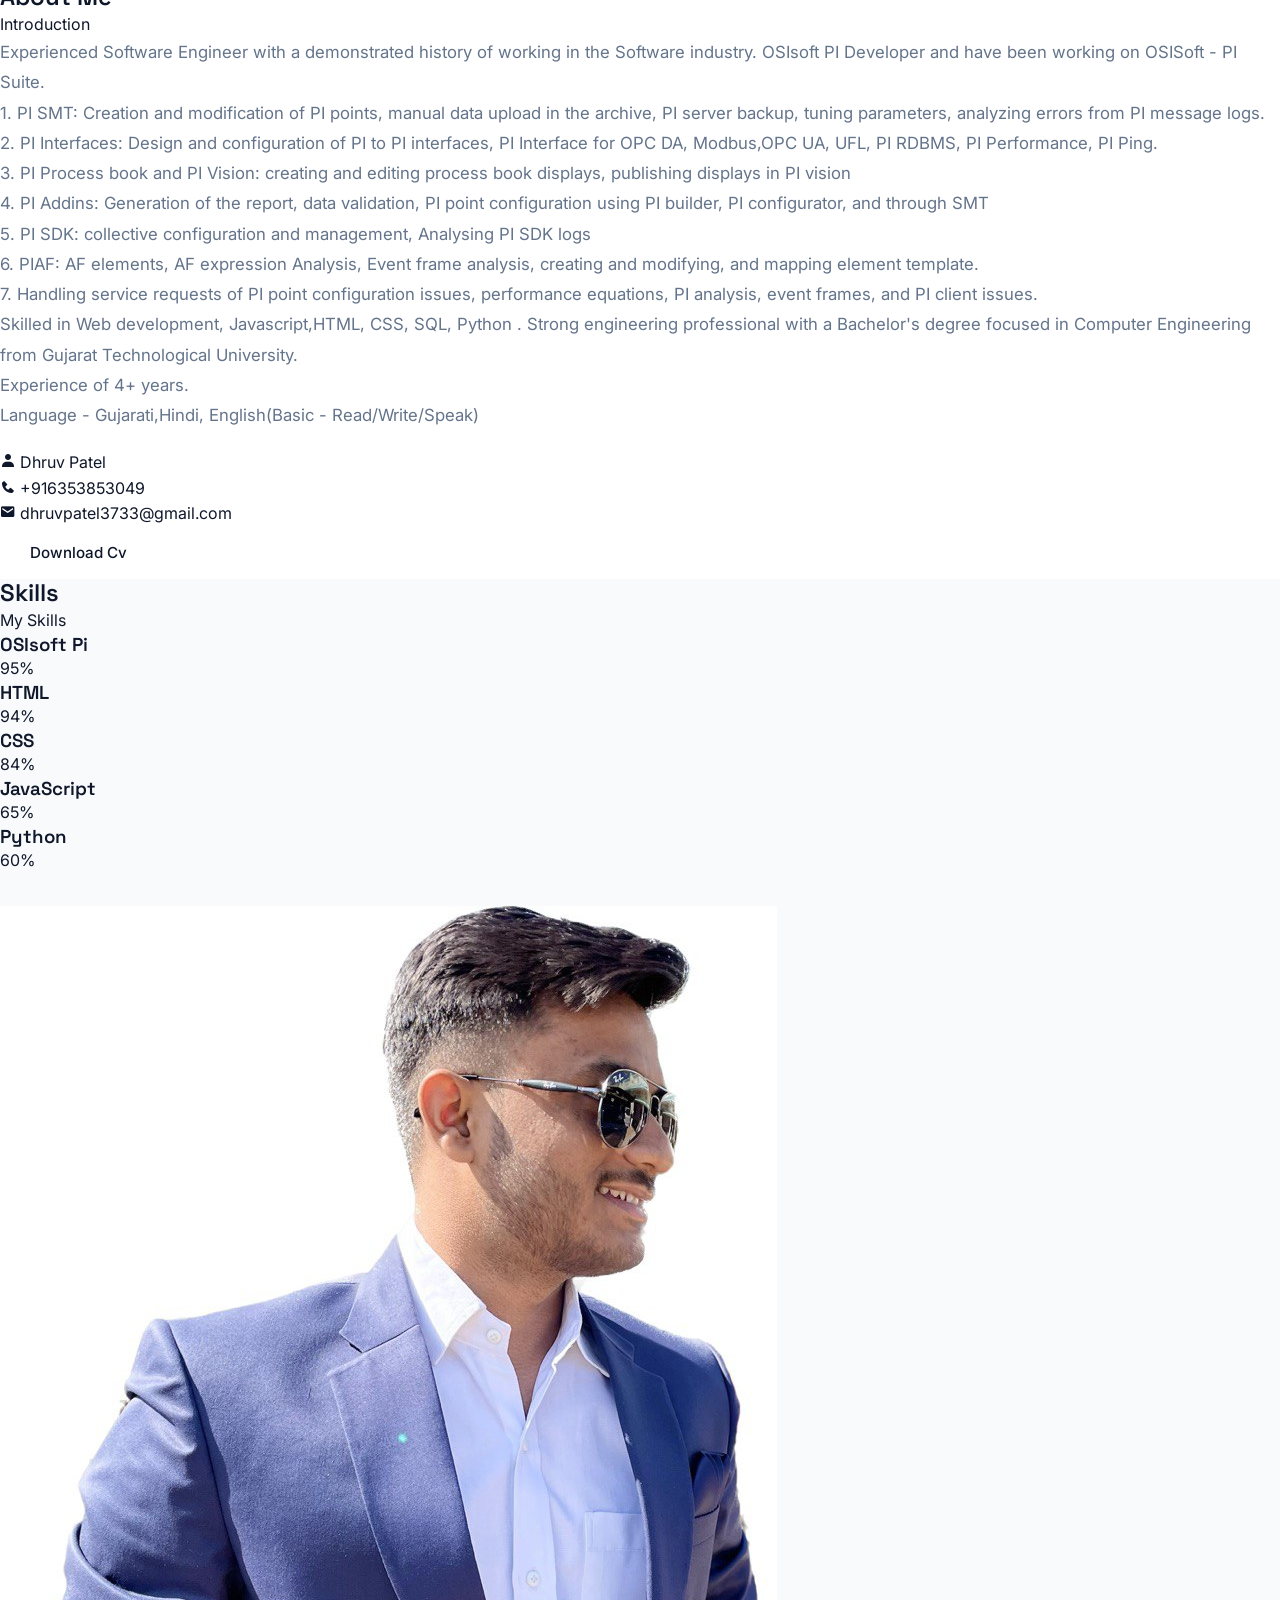
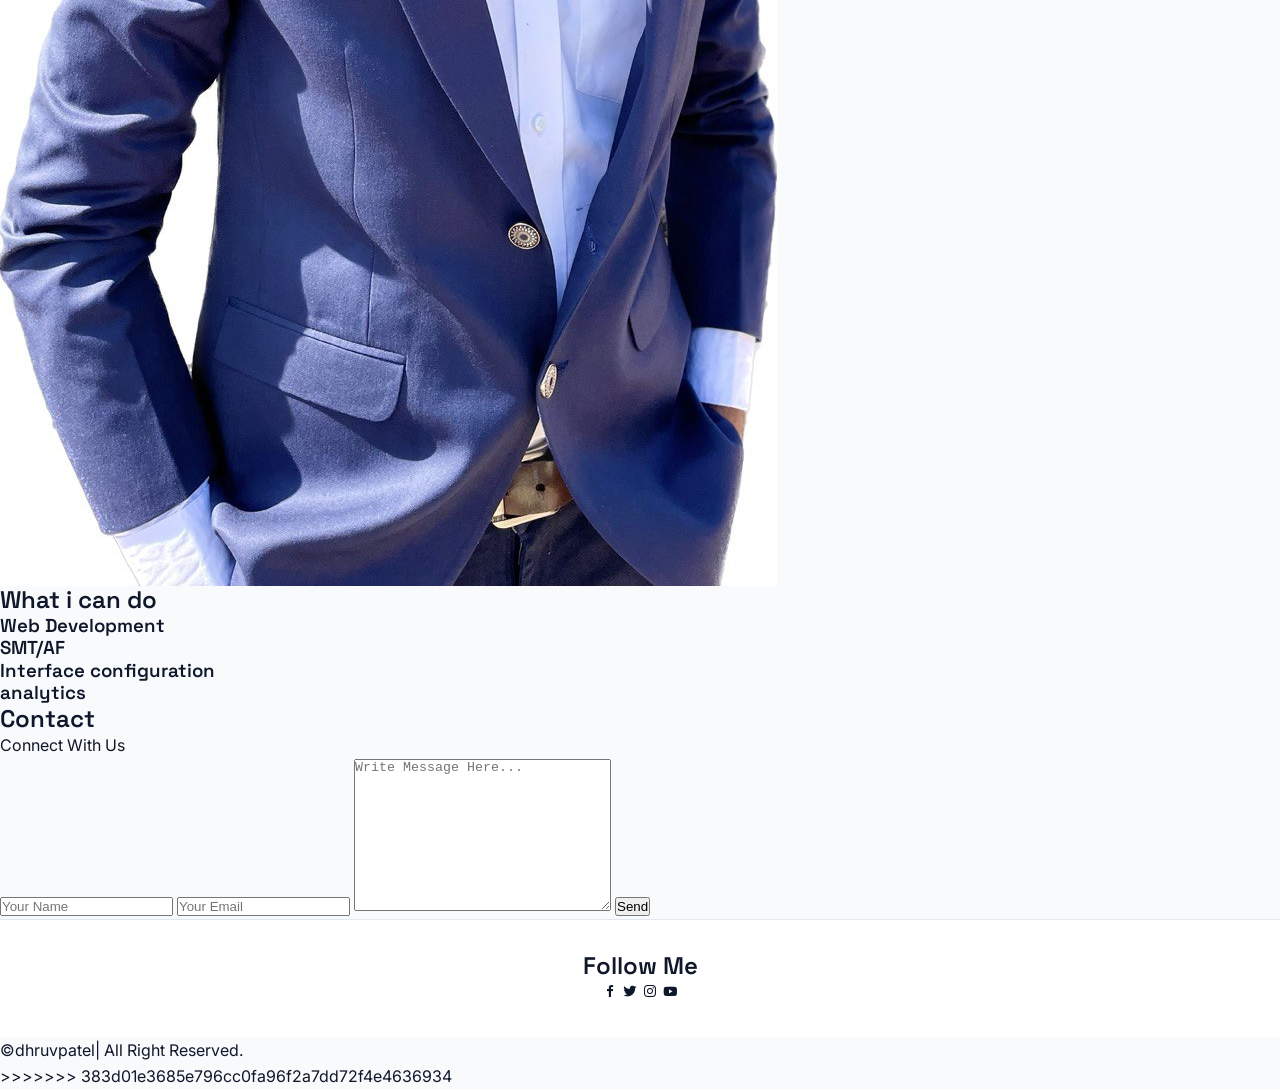
==== commit cbec295a: "done" ====
--- a/index.html
+++ b/index.html
@@ -1,3 +1,4 @@
+<<<<<<< HEAD
 <!DOCTYPE html>
 <html lang="en">
 <head>
@@ -446,3 +447,224 @@
   <script src="script.js"></script>
 </body>
 </html>
+=======
+<!DOCTYPE html>
+<html lang="en">
+
+<head>
+    <meta charset="UTF-8">
+    <meta http-equiv="X-UA-Compatible" content="IE=edge">
+    <meta name="viewport" content="width=device-width, initial-scale=1.0">
+    <title> Dhruv - Personal Portfolio </title>
+    <link rel="stylesheet" href="style.css">
+    <link rel="stylesheet" href="https://cdn.jsdelivr.net/npm/boxicons@latest/css/boxicons.min.css">
+    <script src="https://kit.fontawesome.com/e9d132eed9.js" crossorigin="anonymous"></script>
+</head>
+
+<body>
+<!-- Navbar  Section Start -->
+<header>
+    <a href="#" class="logo">Wel<span>come</span> To My World</a>
+
+    <div class="bx bx-menu" id="menu-icon"></div>
+
+    <ul class="navbar">
+        <li><a href="#home">Home</a></li>
+        <li><a href="#about">About</a></li>
+        <li><a href="#skills">Skills</a></li>
+        <li><a href="#services">Services</a></li>
+        <li><a href="#contact">Contact</a></li>
+        <div class="bx bx-moon" id="darkmode"></div>
+    </ul>
+</header>
+<!-- Navbar Section End -->
+<!-- Home Section Start -->
+<section class="home" id="home">
+    <div class="social">
+        <!-- <a href="#"><i class='bx bxl-github'></i></a> -->
+        <a href="https://www.instagram.com/dhruv_3733/"><i class='bx bxl-instagram'></i></a>
+        <a href="https://www.facebook.com/dhruv.dhruv.374"><i class='bx bxl-facebook'></i></a>
+    </div>
+    <div class="home-img">
+        <img src="main.png" alt="">
+    </div>
+    <div class="home-text">
+        <span>Hello, I'm</span>
+        <h1>Dhruv Patel</h1>
+        <h2>AVEVA PI Team Lead</h2>
+        <a href="Dhruv Resume.pdf" class="btn">Download CV</a>
+    </div>
+</section>
+<!-- Home Section End -->
+<!-- About Section Start -->
+
+<section class="about" id="about">
+    <div class="heading">
+        <h2>About Me</h2>
+        <span>Introduction</span>
+    </div>
+
+    <div class="about-container">
+        <div class="about-img">
+            <img src="main1.jpg" alt="">
+        </div>
+        <div class="about-text">
+            <p>Experienced Software Engineer with a demonstrated history of working in the Software industry. OSIsoft PI Developer and have been working on OSISoft - PI Suite.<br>
+
+                1. PI SMT: Creation and modification of PI points, manual data upload in the archive, PI server backup, tuning parameters, analyzing errors from PI message logs.<br>
+                2. PI Interfaces: Design and configuration of PI to PI interfaces, PI Interface for OPC DA, Modbus,OPC UA, UFL, PI RDBMS, PI Performance, PI Ping.<br>
+                3. PI Process book and PI Vision: creating and editing process book displays, publishing displays in PI vision<br>
+                4. PI Addins: Generation of the report, data validation, PI point configuration using PI builder, PI configurator, and through SMT<br>
+                5. PI SDK: collective configuration and management, Analysing PI SDK logs<br>
+                6. PIAF: AF elements, AF expression Analysis, Event frame analysis, creating and modifying, and mapping element template.<br>
+                7. Handling service requests of PI point configuration issues, performance equations, PI analysis, event frames, and PI client issues.<br>
+                
+                Skilled in Web development, Javascript,HTML, CSS, SQL, Python . Strong engineering professional with a Bachelor's degree focused in Computer Engineering from Gujarat Technological University. <br>
+                
+                Experience of 4+ years.<br>
+                Language - Gujarati,Hindi, English(Basic - Read/Write/Speak)</p>
+            <div class="information">
+                <div class="info-box">
+                    <i class='bx bxs-user'></i>
+                    <span>Dhruv Patel</span>
+                </div>
+
+                <div class="info-box">
+                    <i class='bx bxs-phone'></i>
+                    <span>+916353853049</span>
+                </div>
+
+                <div class="info-box">
+                    <i class='bx bxs-envelope'></i>
+                    <span>dhruvpatel3733@gmail.com</span>
+                </div>
+            </div>
+            <a href="Dhruv Resume.pdf" class="btn">Download Cv</a>
+        </div>
+    </div>
+</section>
+<!-- About Section End -->
+
+<!-- Skills Section Start -->
+
+<section class="skills" id="skills">
+    <div class="heading">
+        <h2>Skills</h2>
+        <span>My Skills</span>
+    </div>
+
+    <div class="skills-container">
+        <div class="bars">
+
+            <div class="bars-box">
+                <h3>OSIsoft Pi</h3>
+                <span>95%</span>
+                <div class="light-bar"></div>
+                <div class="percent-bar html-bar"></div>
+            </div>
+
+            <div class="bars-box">
+                <h3>HTML</h3>
+                <span>94%</span>
+                <div class="light-bar"></div>
+                <div class="percent-bar html-bar"></div>
+            </div>
+
+            <div class="bars-box">
+                <h3>CSS</h3>
+                <span>84%</span>
+                <div class="light-bar"></div>
+                <div class="percent-bar css-bar"></div>
+            </div>
+
+            <div class="bars-box">
+                <h3>JavaScript</h3>
+                <span>65%</span>
+                <div class="light-bar"></div>
+                <div class="percent-bar js-bar"></div>
+            </div>
+
+            <div class="bars-box">
+                <h3>Python</h3>
+                <span>60%</span>
+                <div class="light-bar"></div>
+                <div class="percent-bar react-bar"></div>
+            </div>
+        </div>
+        <div class="skills-img">
+            <img src="main2.jpg" style="height: auto;" alt="Skill">
+        </div>
+    </div>
+</section>
+<!-- Skills Section End -->
+<!-- Services Section Start -->
+<section class="services" id="services">
+    <div class="heading">
+        <h2>What i can do</h2>
+        <!-- <span>Our Services</span> -->
+    </div>
+    <div class="services-content">
+
+        <div class="services-box">
+            <img src="web.png" alt="" style="size: 0.4px;;">
+            <h3>Web Development</h3>
+            </div>
+
+        <div class="services-box">
+            <img src="SMT.jpg" alt="" style="size: 0.4px;;">
+            <h3>SMT/AF</h3>
+           </div>
+
+        <div class="services-box">
+            <img src="icu.png" alt="" style="size: 0.4px;;">
+            <h3>Interface configuration</h3>
+        </div>
+
+        <div class="services-box">
+            <img src="analysis.png" alt="" style="size: 0.4px;;">
+            <h3>analytics</h3>
+            </div>
+    </div>
+</section>
+<!-- Services Section End -->
+
+<!-- Contact Section Start -->
+<section class="contact" id="contact">
+    <div class="heading">
+        <h2>Contact</h2>
+        <span>Connect With Us</span>
+    </div>
+    <div class="contact-form">
+        <form action="https://formspree.io/f/mjvdjeed" method="post">
+            <input type="text" placeholder="Your Name" required>
+            <input type="email" name="email" id="" placeholder="Your Email"  required>
+            <textarea name="message" id="" cols="30" rows="10" placeholder="Write Message Here..." required></textarea>
+            <!-- <input type="button" value="Send" class="contact-button"> -->
+            <button type="submit
+            "class="contact-button">Send</button>
+        </form>
+
+    </div>
+</section>
+<!-- Contact Section End -->
+<div class="footer">
+    <h2>Follow Me</h2>
+    <div class="footer-social">
+        <a href="https://www.facebook.com/dhruv.dhruv.374"><i class='bx bxl-facebook'></i></a>
+        <a href="https://twitter.com/dhruvpatel3733"><i class='bx bxl-twitter'></i></a>
+        <a href="https://www.instagram.com/dhruv_3733/"><i class='bx bxl-instagram'></i></a>
+        <a href="https://www.youtube.com/channel/UCqbU-ICt1-_qraKj2I5hyWA"><i class='bx bxl-youtube'></i></a>
+    </div>
+
+</div>
+
+<div class="copyright">
+    &#169;dhruvpatel| All Right Reserved.</p>
+</div>
+
+    <!-- Javascript -->
+    <script src="script.js"></script>
+</body>
+
+</html>
+>>>>>>> 383d01e3685e796cc0fa96f2a7dd72f4e4636934
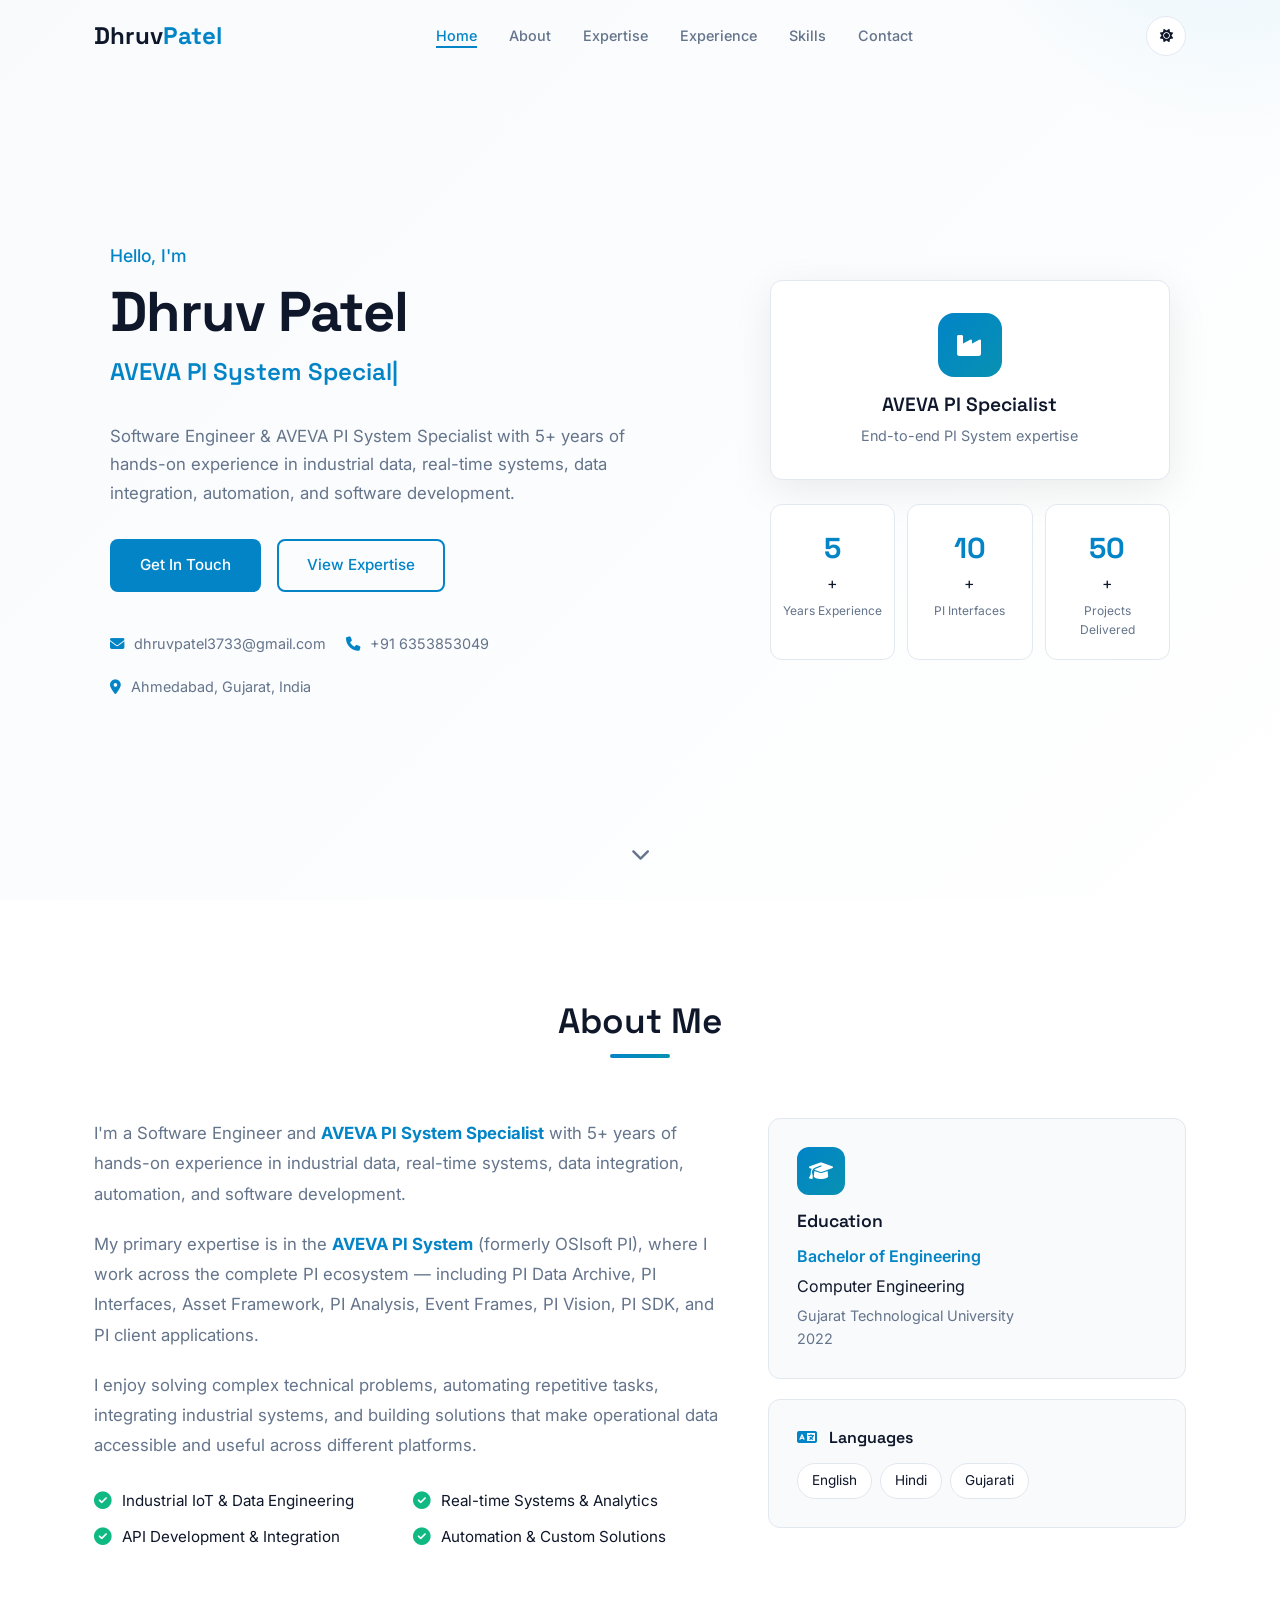
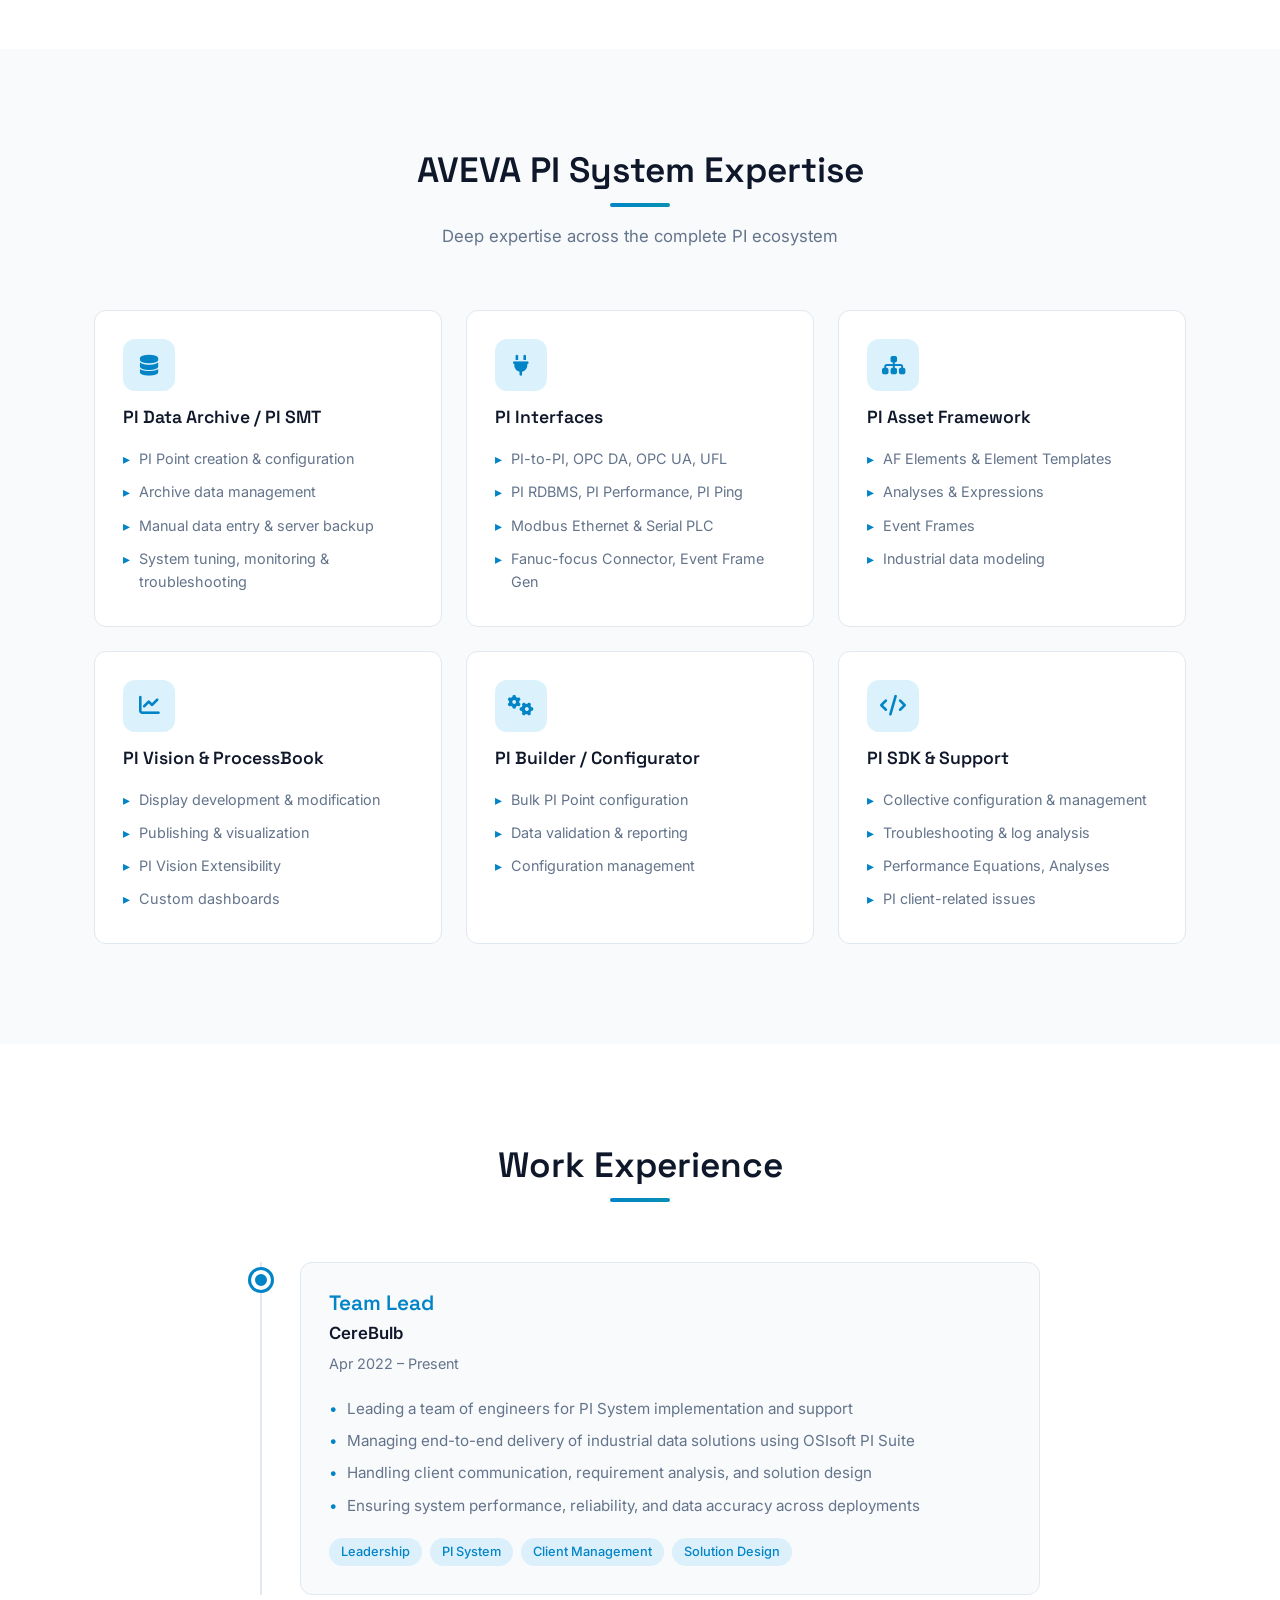
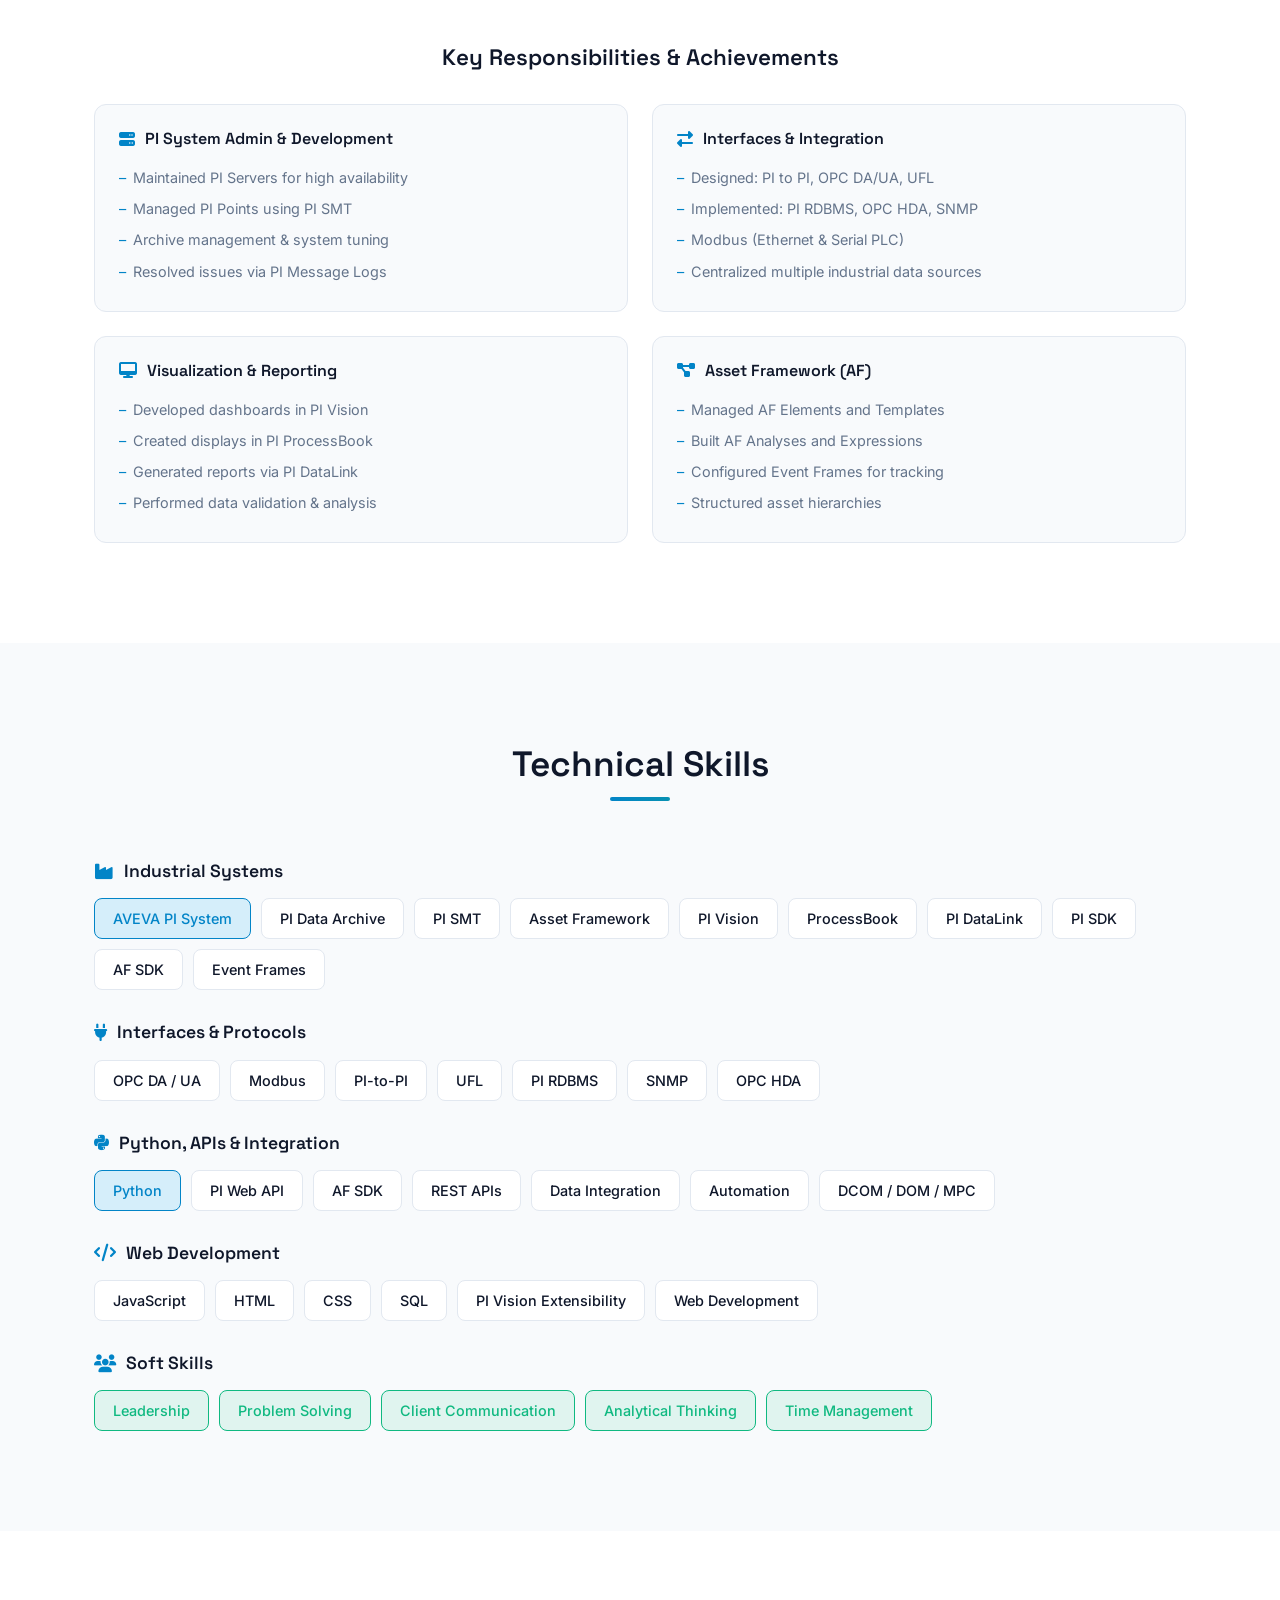
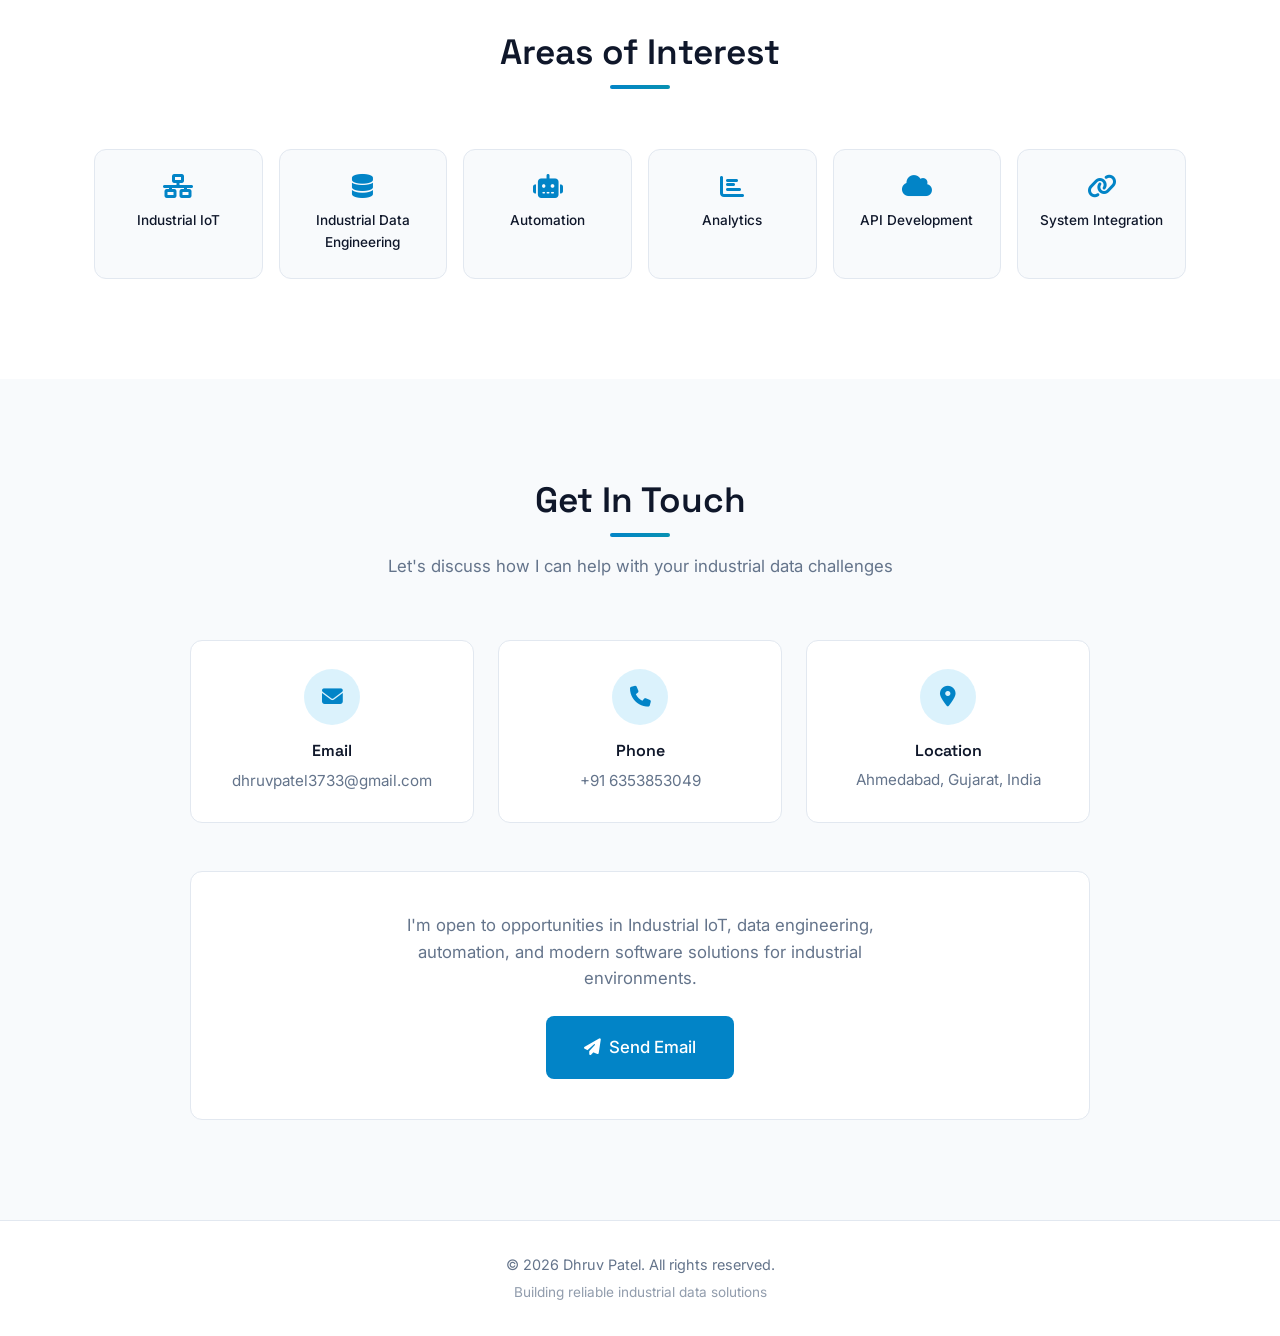
==== commit 84b6edef: "lastr" ====
--- a/index.html
+++ b/index.html
@@ -1,4 +1,3 @@
-<<<<<<< HEAD
 <!DOCTYPE html>
 <html lang="en">
 <head>
@@ -447,224 +446,3 @@
   <script src="script.js"></script>
 </body>
 </html>
-=======
-<!DOCTYPE html>
-<html lang="en">
-
-<head>
-    <meta charset="UTF-8">
-    <meta http-equiv="X-UA-Compatible" content="IE=edge">
-    <meta name="viewport" content="width=device-width, initial-scale=1.0">
-    <title> Dhruv - Personal Portfolio </title>
-    <link rel="stylesheet" href="style.css">
-    <link rel="stylesheet" href="https://cdn.jsdelivr.net/npm/boxicons@latest/css/boxicons.min.css">
-    <script src="https://kit.fontawesome.com/e9d132eed9.js" crossorigin="anonymous"></script>
-</head>
-
-<body>
-<!-- Navbar  Section Start -->
-<header>
-    <a href="#" class="logo">Wel<span>come</span> To My World</a>
-
-    <div class="bx bx-menu" id="menu-icon"></div>
-
-    <ul class="navbar">
-        <li><a href="#home">Home</a></li>
-        <li><a href="#about">About</a></li>
-        <li><a href="#skills">Skills</a></li>
-        <li><a href="#services">Services</a></li>
-        <li><a href="#contact">Contact</a></li>
-        <div class="bx bx-moon" id="darkmode"></div>
-    </ul>
-</header>
-<!-- Navbar Section End -->
-<!-- Home Section Start -->
-<section class="home" id="home">
-    <div class="social">
-        <!-- <a href="#"><i class='bx bxl-github'></i></a> -->
-        <a href="https://www.instagram.com/dhruv_3733/"><i class='bx bxl-instagram'></i></a>
-        <a href="https://www.facebook.com/dhruv.dhruv.374"><i class='bx bxl-facebook'></i></a>
-    </div>
-    <div class="home-img">
-        <img src="main.png" alt="">
-    </div>
-    <div class="home-text">
-        <span>Hello, I'm</span>
-        <h1>Dhruv Patel</h1>
-        <h2>AVEVA PI Team Lead</h2>
-        <a href="Dhruv Resume.pdf" class="btn">Download CV</a>
-    </div>
-</section>
-<!-- Home Section End -->
-<!-- About Section Start -->
-
-<section class="about" id="about">
-    <div class="heading">
-        <h2>About Me</h2>
-        <span>Introduction</span>
-    </div>
-
-    <div class="about-container">
-        <div class="about-img">
-            <img src="main1.jpg" alt="">
-        </div>
-        <div class="about-text">
-            <p>Experienced Software Engineer with a demonstrated history of working in the Software industry. OSIsoft PI Developer and have been working on OSISoft - PI Suite.<br>
-
-                1. PI SMT: Creation and modification of PI points, manual data upload in the archive, PI server backup, tuning parameters, analyzing errors from PI message logs.<br>
-                2. PI Interfaces: Design and configuration of PI to PI interfaces, PI Interface for OPC DA, Modbus,OPC UA, UFL, PI RDBMS, PI Performance, PI Ping.<br>
-                3. PI Process book and PI Vision: creating and editing process book displays, publishing displays in PI vision<br>
-                4. PI Addins: Generation of the report, data validation, PI point configuration using PI builder, PI configurator, and through SMT<br>
-                5. PI SDK: collective configuration and management, Analysing PI SDK logs<br>
-                6. PIAF: AF elements, AF expression Analysis, Event frame analysis, creating and modifying, and mapping element template.<br>
-                7. Handling service requests of PI point configuration issues, performance equations, PI analysis, event frames, and PI client issues.<br>
-                
-                Skilled in Web development, Javascript,HTML, CSS, SQL, Python . Strong engineering professional with a Bachelor's degree focused in Computer Engineering from Gujarat Technological University. <br>
-                
-                Experience of 4+ years.<br>
-                Language - Gujarati,Hindi, English(Basic - Read/Write/Speak)</p>
-            <div class="information">
-                <div class="info-box">
-                    <i class='bx bxs-user'></i>
-                    <span>Dhruv Patel</span>
-                </div>
-
-                <div class="info-box">
-                    <i class='bx bxs-phone'></i>
-                    <span>+916353853049</span>
-                </div>
-
-                <div class="info-box">
-                    <i class='bx bxs-envelope'></i>
-                    <span>dhruvpatel3733@gmail.com</span>
-                </div>
-            </div>
-            <a href="Dhruv Resume.pdf" class="btn">Download Cv</a>
-        </div>
-    </div>
-</section>
-<!-- About Section End -->
-
-<!-- Skills Section Start -->
-
-<section class="skills" id="skills">
-    <div class="heading">
-        <h2>Skills</h2>
-        <span>My Skills</span>
-    </div>
-
-    <div class="skills-container">
-        <div class="bars">
-
-            <div class="bars-box">
-                <h3>OSIsoft Pi</h3>
-                <span>95%</span>
-                <div class="light-bar"></div>
-                <div class="percent-bar html-bar"></div>
-            </div>
-
-            <div class="bars-box">
-                <h3>HTML</h3>
-                <span>94%</span>
-                <div class="light-bar"></div>
-                <div class="percent-bar html-bar"></div>
-            </div>
-
-            <div class="bars-box">
-                <h3>CSS</h3>
-                <span>84%</span>
-                <div class="light-bar"></div>
-                <div class="percent-bar css-bar"></div>
-            </div>
-
-            <div class="bars-box">
-                <h3>JavaScript</h3>
-                <span>65%</span>
-                <div class="light-bar"></div>
-                <div class="percent-bar js-bar"></div>
-            </div>
-
-            <div class="bars-box">
-                <h3>Python</h3>
-                <span>60%</span>
-                <div class="light-bar"></div>
-                <div class="percent-bar react-bar"></div>
-            </div>
-        </div>
-        <div class="skills-img">
-            <img src="main2.jpg" style="height: auto;" alt="Skill">
-        </div>
-    </div>
-</section>
-<!-- Skills Section End -->
-<!-- Services Section Start -->
-<section class="services" id="services">
-    <div class="heading">
-        <h2>What i can do</h2>
-        <!-- <span>Our Services</span> -->
-    </div>
-    <div class="services-content">
-
-        <div class="services-box">
-            <img src="web.png" alt="" style="size: 0.4px;;">
-            <h3>Web Development</h3>
-            </div>
-
-        <div class="services-box">
-            <img src="SMT.jpg" alt="" style="size: 0.4px;;">
-            <h3>SMT/AF</h3>
-           </div>
-
-        <div class="services-box">
-            <img src="icu.png" alt="" style="size: 0.4px;;">
-            <h3>Interface configuration</h3>
-        </div>
-
-        <div class="services-box">
-            <img src="analysis.png" alt="" style="size: 0.4px;;">
-            <h3>analytics</h3>
-            </div>
-    </div>
-</section>
-<!-- Services Section End -->
-
-<!-- Contact Section Start -->
-<section class="contact" id="contact">
-    <div class="heading">
-        <h2>Contact</h2>
-        <span>Connect With Us</span>
-    </div>
-    <div class="contact-form">
-        <form action="https://formspree.io/f/mjvdjeed" method="post">
-            <input type="text" placeholder="Your Name" required>
-            <input type="email" name="email" id="" placeholder="Your Email"  required>
-            <textarea name="message" id="" cols="30" rows="10" placeholder="Write Message Here..." required></textarea>
-            <!-- <input type="button" value="Send" class="contact-button"> -->
-            <button type="submit
-            "class="contact-button">Send</button>
-        </form>
-
-    </div>
-</section>
-<!-- Contact Section End -->
-<div class="footer">
-    <h2>Follow Me</h2>
-    <div class="footer-social">
-        <a href="https://www.facebook.com/dhruv.dhruv.374"><i class='bx bxl-facebook'></i></a>
-        <a href="https://twitter.com/dhruvpatel3733"><i class='bx bxl-twitter'></i></a>
-        <a href="https://www.instagram.com/dhruv_3733/"><i class='bx bxl-instagram'></i></a>
-        <a href="https://www.youtube.com/channel/UCqbU-ICt1-_qraKj2I5hyWA"><i class='bx bxl-youtube'></i></a>
-    </div>
-
-</div>
-
-<div class="copyright">
-    &#169;dhruvpatel| All Right Reserved.</p>
-</div>
-
-    <!-- Javascript -->
-    <script src="script.js"></script>
-</body>
-
-</html>
->>>>>>> 383d01e3685e796cc0fa96f2a7dd72f4e4636934
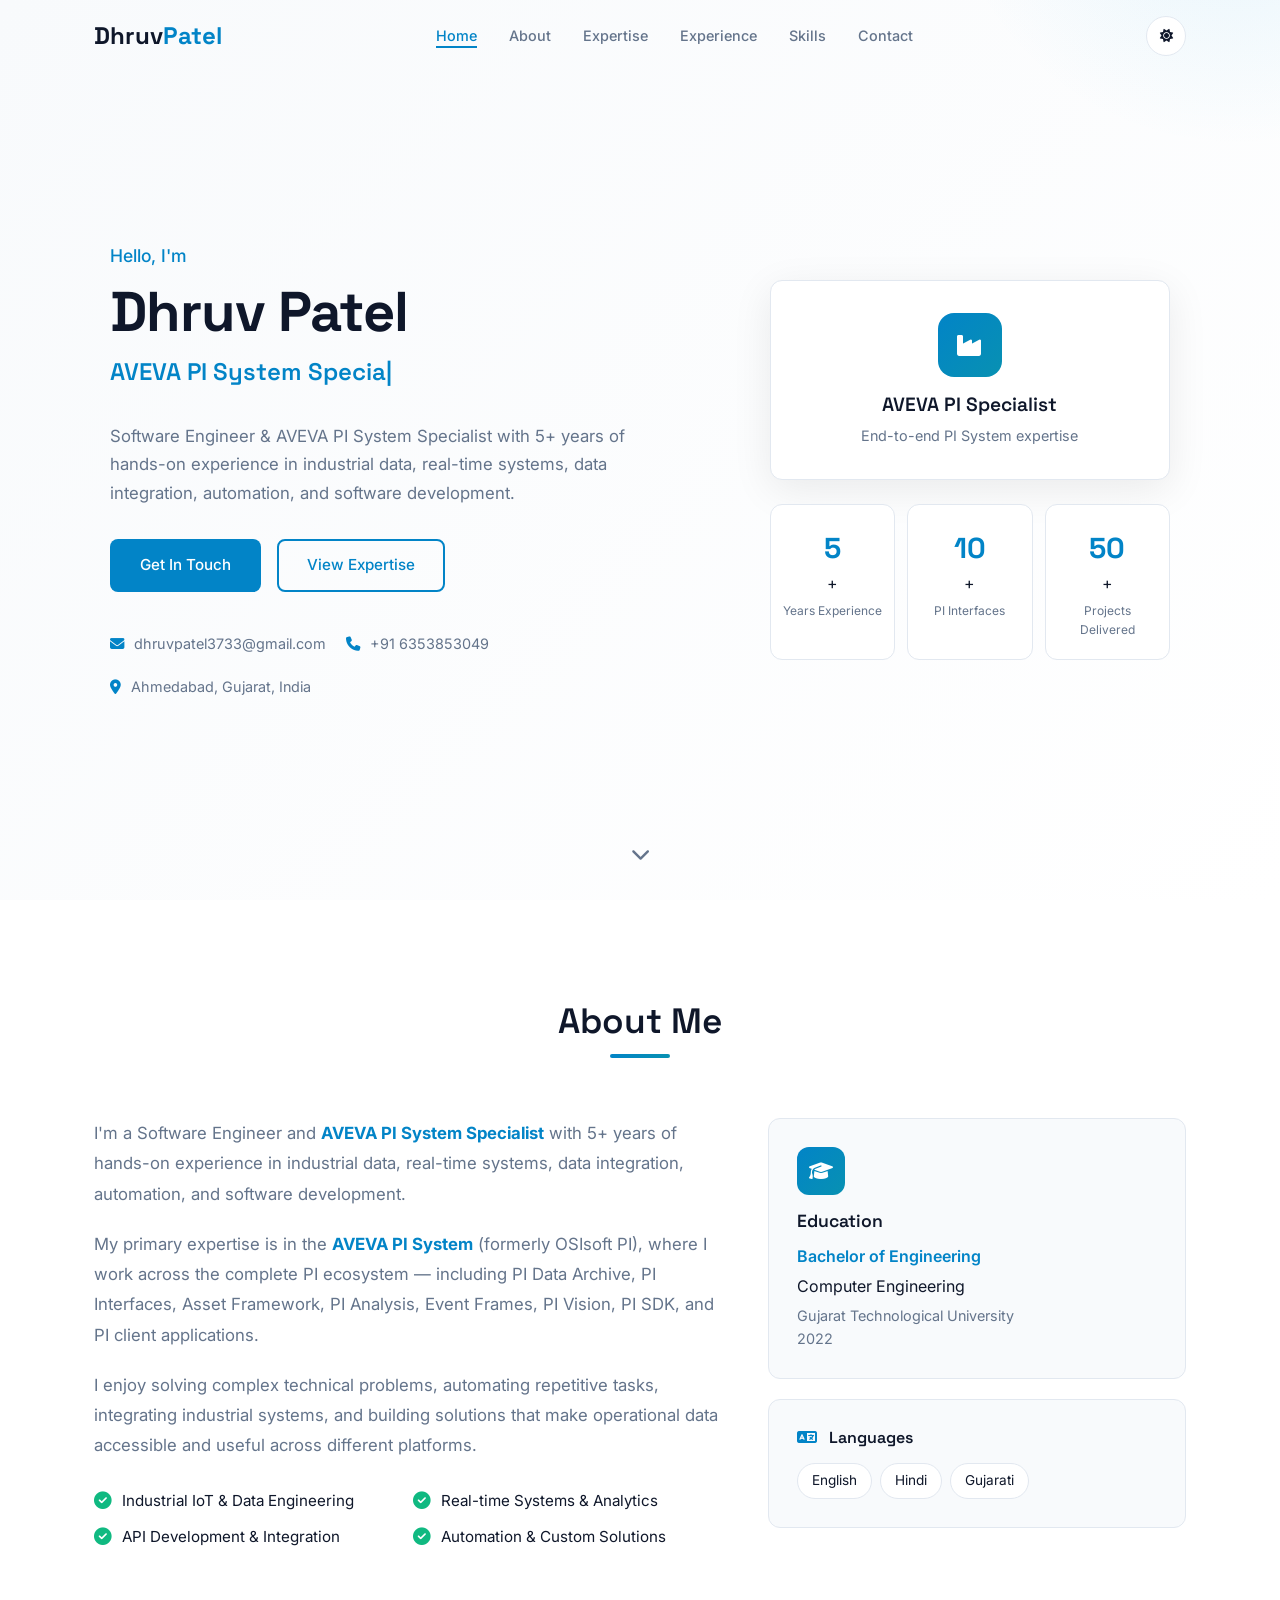
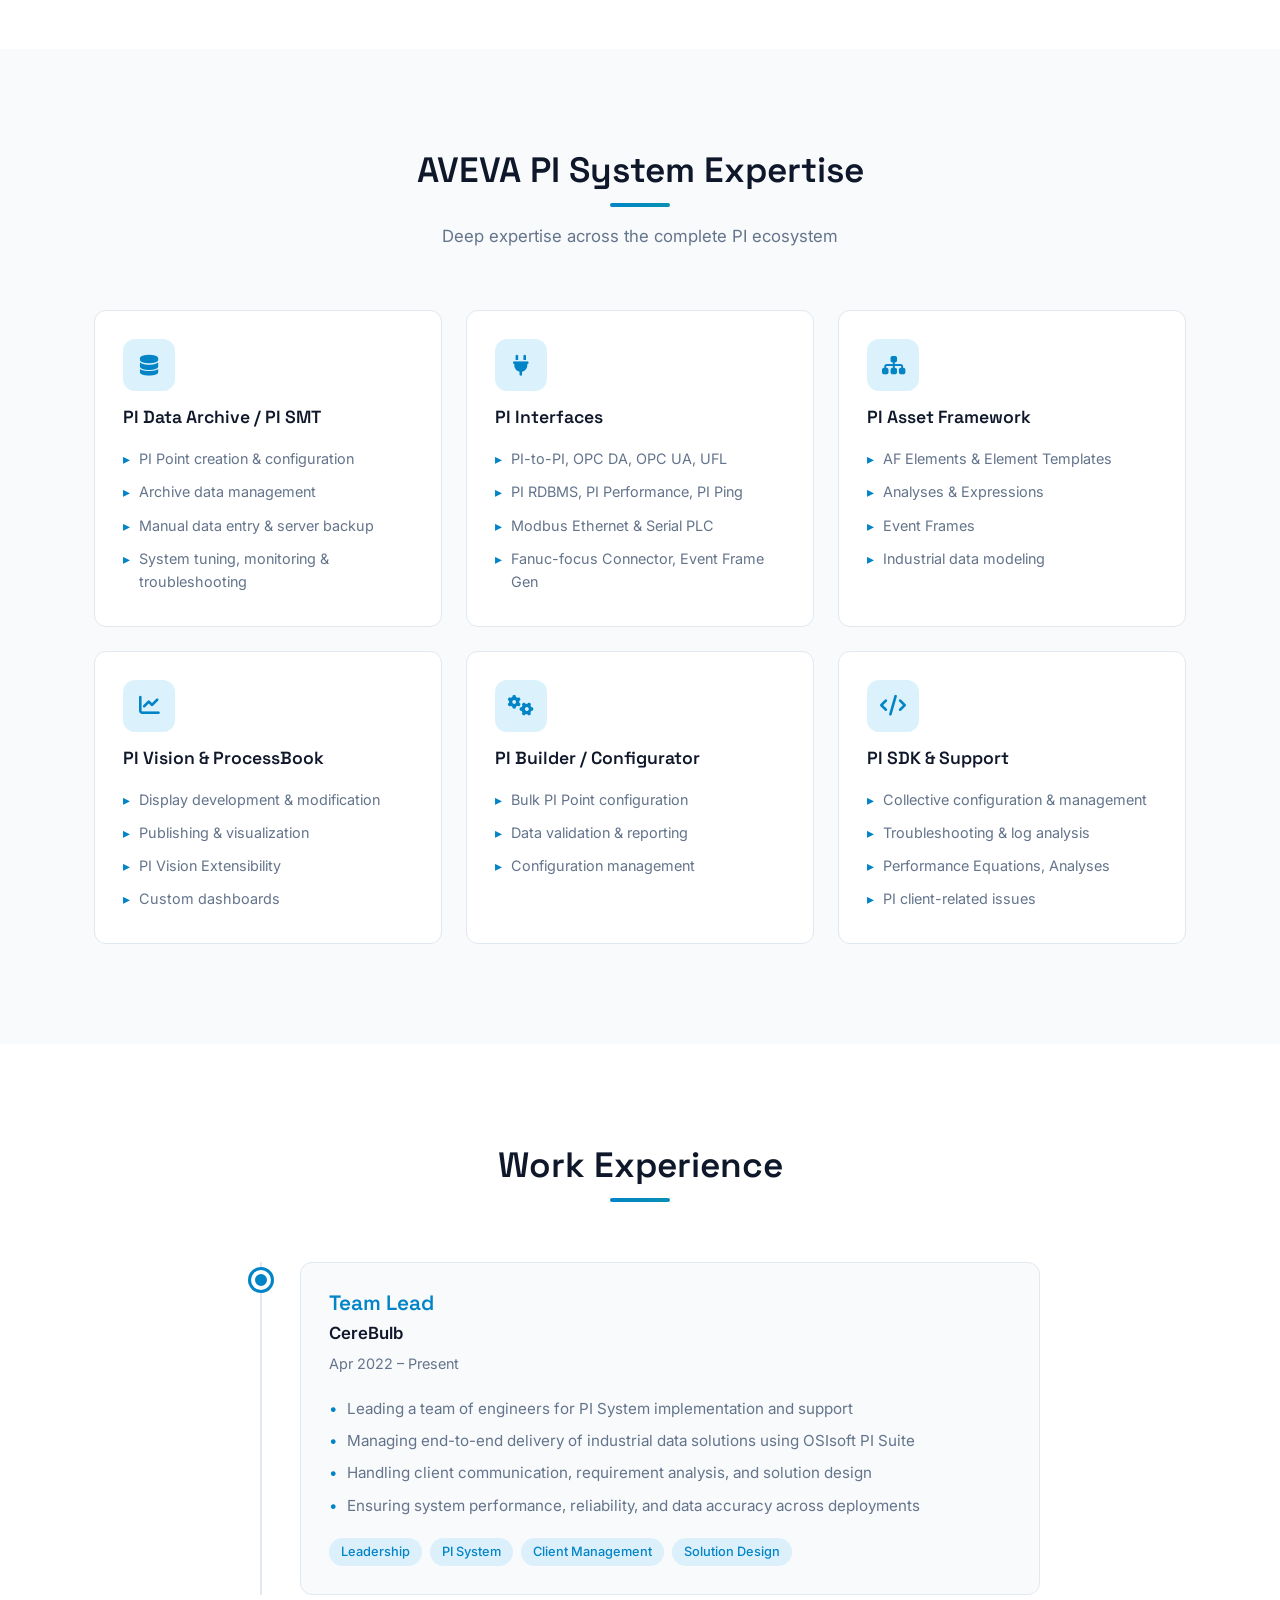
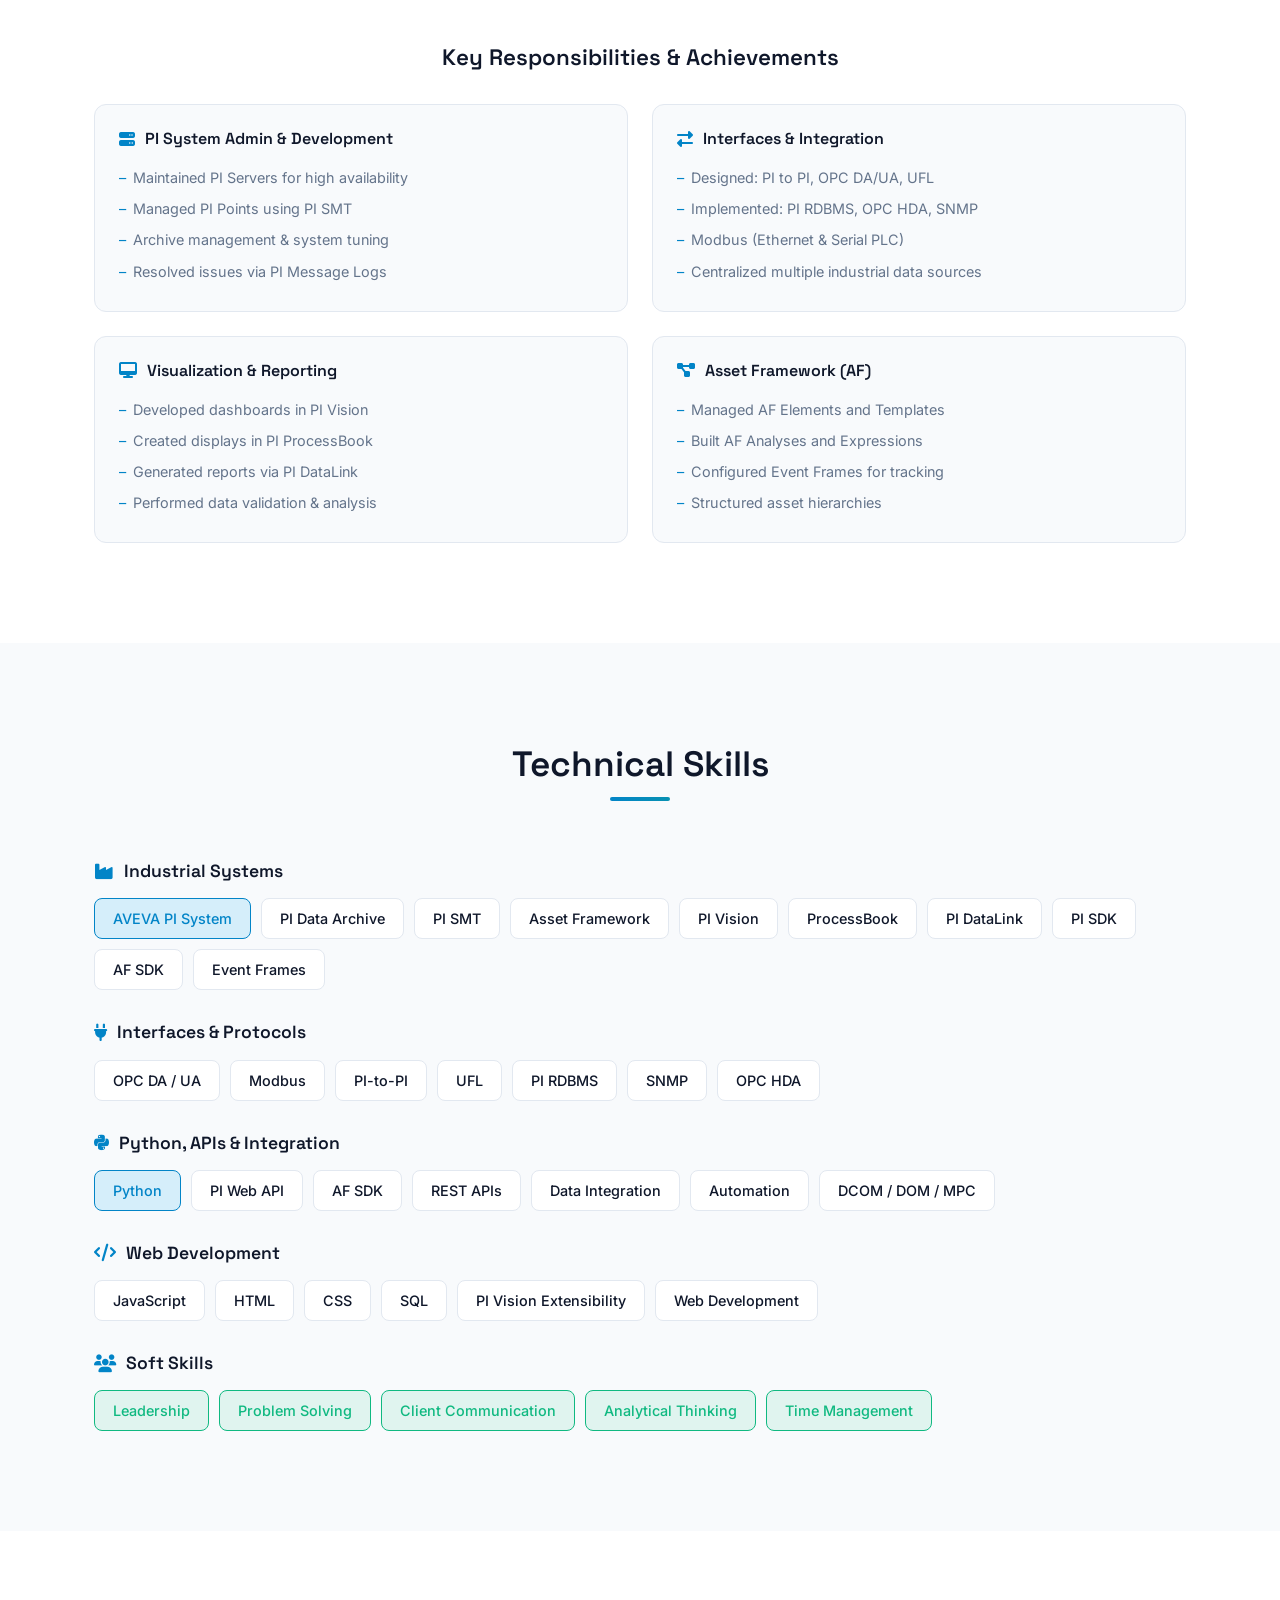
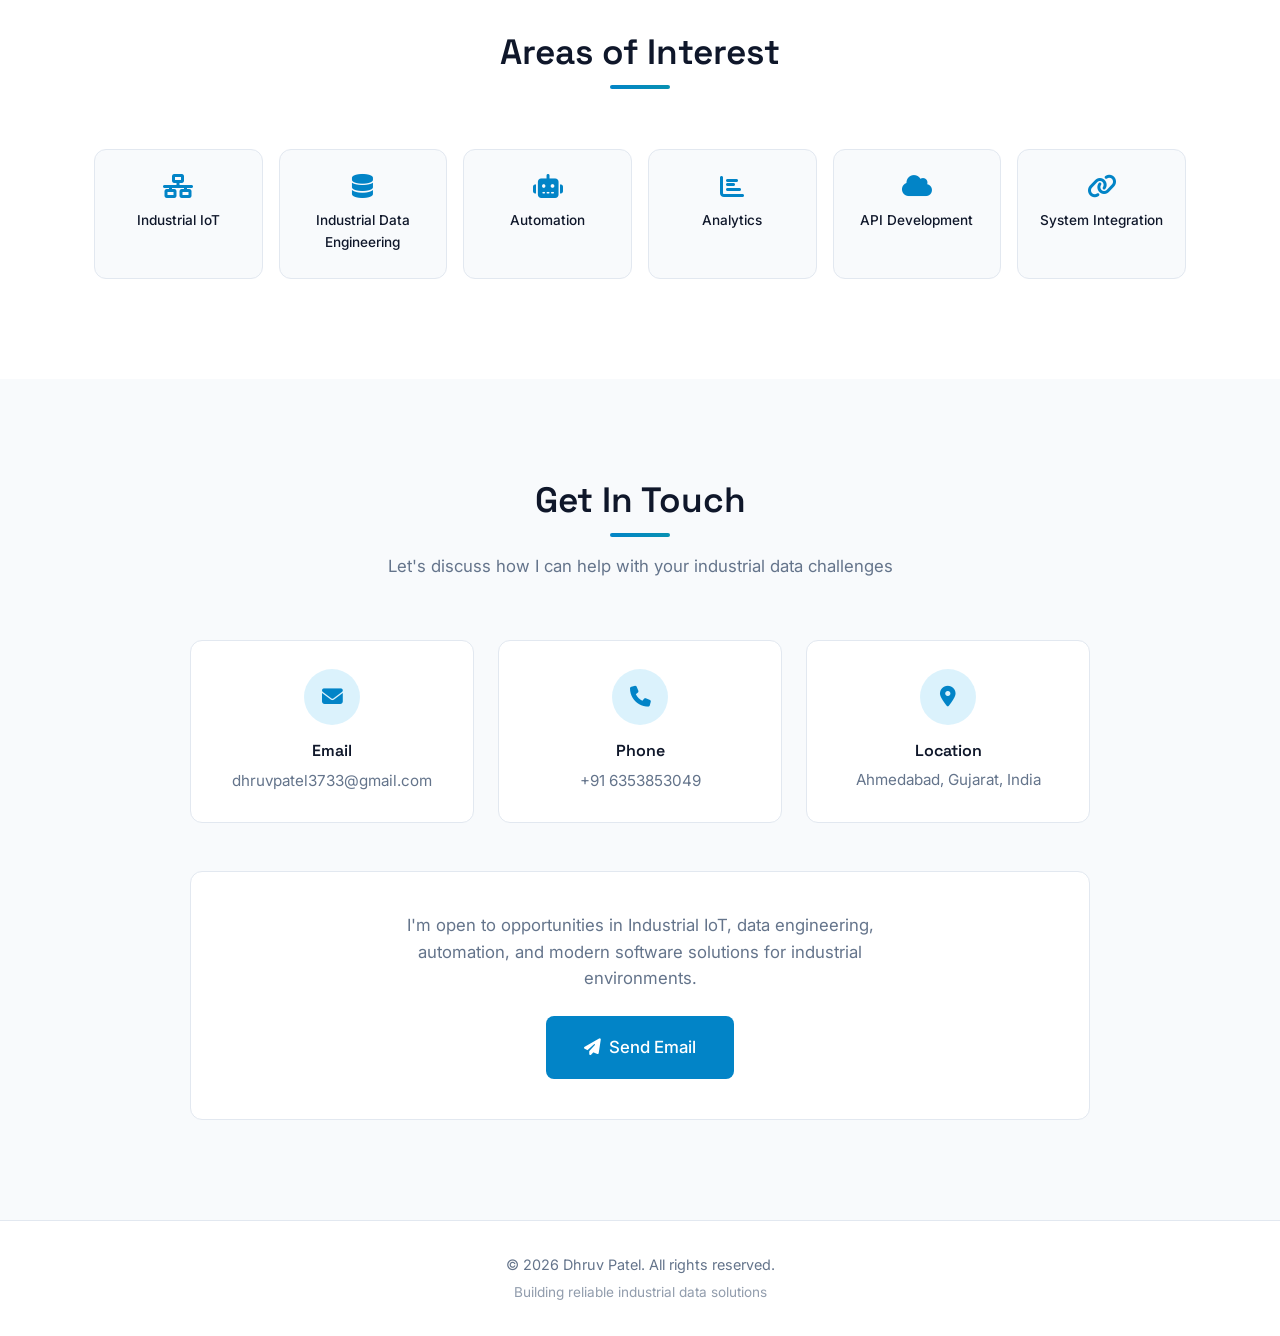
==== commit 7d959aca: "file chnage" ====
--- a/index.html
+++ b/index.html
@@ -8,7 +8,7 @@
   <link rel="preconnect" href="https://fonts.googleapis.com" />
   <link rel="preconnect" href="https://fonts.gstatic.com" crossorigin />
   <link href="https://fonts.googleapis.com/css2?family=Inter:wght@300;400;500;600;700&family=Space+Grotesk:wght@500;600;700&display=swap" rel="stylesheet" />
-  <link rel="stylesheet" href="styles.css" />
+  <link rel="stylesheet" href="styles_D.css" />
   <link rel="stylesheet" href="https://cdnjs.cloudflare.com/ajax/libs/font-awesome/6.5.1/css/all.min.css" />
 </head>
 <body>
@@ -443,6 +443,6 @@
     </div>
   </footer>
 
-  <script src="script.js"></script>
+  <script src="script_D.js"></script>
 </body>
 </html>
--- a/styles_D.css
+++ b/styles_D.css
@@ -0,0 +1,1093 @@
+/* ===== CSS Variables ===== */
+:root {
+  --primary: #0ea5e9;
+  --primary-dark: #0284c7;
+  --primary-light: #38bdf8;
+  --accent: #06b6d4;
+  --bg: #0f172a;
+  --bg-secondary: #1e293b;
+  --bg-card: #1e293b;
+  --text: #f1f5f9;
+  --text-muted: #94a3b8;
+  --border: #334155;
+  --success: #10b981;
+  --shadow: 0 10px 40px rgba(0, 0, 0, 0.3);
+  --radius: 12px;
+  --transition: all 0.3s ease;
+}
+
+[data-theme="light"] {
+  --primary: #0284c7;
+  --primary-dark: #0369a1;
+  --primary-light: #0ea5e9;
+  --accent: #0891b2;
+  --bg: #f8fafc;
+  --bg-secondary: #ffffff;
+  --bg-card: #ffffff;
+  --text: #0f172a;
+  --text-muted: #64748b;
+  --border: #e2e8f0;
+  --shadow: 0 10px 40px rgba(0, 0, 0, 0.08);
+}
+
+/* ===== Reset & Base ===== */
+*, *::before, *::after {
+  margin: 0;
+  padding: 0;
+  box-sizing: border-box;
+}
+
+html {
+  scroll-behavior: smooth;
+  font-size: 16px;
+}
+
+body {
+  font-family: 'Inter', -apple-system, BlinkMacSystemFont, sans-serif;
+  background: var(--bg);
+  color: var(--text);
+  line-height: 1.6;
+  overflow-x: hidden;
+  transition: background 0.3s ease, color 0.3s ease;
+}
+
+.container {
+  max-width: 1140px;
+  margin: 0 auto;
+  padding: 0 24px;
+}
+
+a {
+  text-decoration: none;
+  color: inherit;
+  transition: var(--transition);
+}
+
+ul {
+  list-style: none;
+}
+
+img {
+  max-width: 100%;
+  display: block;
+}
+
+/* ===== Typography ===== */
+h1, h2, h3, h4 {
+  font-family: 'Space Grotesk', sans-serif;
+  font-weight: 600;
+  line-height: 1.2;
+}
+
+/* ===== Buttons ===== */
+.btn {
+  display: inline-flex;
+  align-items: center;
+  gap: 8px;
+  padding: 12px 28px;
+  border-radius: 8px;
+  font-weight: 500;
+  font-size: 0.95rem;
+  cursor: pointer;
+  border: 2px solid transparent;
+  transition: var(--transition);
+}
+
+.btn-primary {
+  background: var(--primary);
+  color: #fff;
+}
+
+.btn-primary:hover {
+  background: var(--primary-dark);
+  transform: translateY(-2px);
+  box-shadow: 0 8px 20px rgba(14, 165, 233, 0.3);
+}
+
+.btn-outline {
+  border-color: var(--primary);
+  color: var(--primary);
+  background: transparent;
+}
+
+.btn-outline:hover {
+  background: var(--primary);
+  color: #fff;
+}
+
+.btn-lg {
+  padding: 16px 36px;
+  font-size: 1.05rem;
+}
+
+/* ===== Navbar ===== */
+.navbar {
+  position: fixed;
+  top: 0;
+  left: 0;
+  width: 100%;
+  z-index: 1000;
+  padding: 16px 0;
+  transition: var(--transition);
+  background: transparent;
+}
+
+.navbar.scrolled {
+  background: rgba(15, 23, 42, 0.95);
+  backdrop-filter: blur(12px);
+  box-shadow: 0 4px 20px rgba(0, 0, 0, 0.2);
+  padding: 12px 0;
+}
+
+[data-theme="light"] .navbar.scrolled {
+  background: rgba(248, 250, 252, 0.95);
+}
+
+.nav-container {
+  display: flex;
+  align-items: center;
+  justify-content: space-between;
+}
+
+.logo {
+  font-family: 'Space Grotesk', sans-serif;
+  font-size: 1.5rem;
+  font-weight: 700;
+  color: var(--text);
+}
+
+.logo span {
+  color: var(--primary);
+}
+
+.nav-links {
+  display: flex;
+  gap: 32px;
+}
+
+.nav-links a {
+  font-size: 0.9rem;
+  font-weight: 500;
+  color: var(--text-muted);
+  position: relative;
+}
+
+.nav-links a::after {
+  content: '';
+  position: absolute;
+  bottom: -4px;
+  left: 0;
+  width: 0;
+  height: 2px;
+  background: var(--primary);
+  transition: width 0.3s ease;
+}
+
+.nav-links a:hover,
+.nav-links a.active {
+  color: var(--primary);
+}
+
+.nav-links a:hover::after,
+.nav-links a.active::after {
+  width: 100%;
+}
+
+.theme-toggle {
+  background: var(--bg-secondary);
+  border: 1px solid var(--border);
+  color: var(--text);
+  width: 40px;
+  height: 40px;
+  border-radius: 50%;
+  cursor: pointer;
+  display: flex;
+  align-items: center;
+  justify-content: center;
+  margin-left: 20px;
+  transition: var(--transition);
+}
+
+.theme-toggle:hover {
+  background: var(--primary);
+  color: #fff;
+  border-color: var(--primary);
+}
+
+.hamburger {
+  display: none;
+  flex-direction: column;
+  gap: 5px;
+  background: none;
+  border: none;
+  cursor: pointer;
+  padding: 4px;
+}
+
+.hamburger span {
+  width: 24px;
+  height: 2px;
+  background: var(--text);
+  transition: var(--transition);
+}
+
+/* ===== Hero Section ===== */
+.hero {
+  min-height: 100vh;
+  display: flex;
+  align-items: center;
+  position: relative;
+  padding: 120px 0 80px;
+  background: linear-gradient(135deg, var(--bg) 0%, var(--bg-secondary) 100%);
+  overflow: hidden;
+}
+
+.hero::before {
+  content: '';
+  position: absolute;
+  top: -50%;
+  right: -20%;
+  width: 600px;
+  height: 600px;
+  background: radial-gradient(circle, rgba(14, 165, 233, 0.1) 0%, transparent 70%);
+  border-radius: 50%;
+  pointer-events: none;
+}
+
+.hero-content {
+  display: grid;
+  grid-template-columns: 1.2fr 0.8fr;
+  gap: 60px;
+  align-items: center;
+}
+
+.hero-greeting {
+  color: var(--primary);
+  font-weight: 500;
+  font-size: 1.1rem;
+  margin-bottom: 8px;
+}
+
+.hero-name {
+  font-size: 3.5rem;
+  font-weight: 700;
+  margin-bottom: 12px;
+  letter-spacing: -1px;
+}
+
+.hero-title {
+  font-size: 1.5rem;
+  color: var(--text-muted);
+  margin-bottom: 24px;
+  min-height: 40px;
+}
+
+.typed-text {
+  color: var(--primary);
+}
+
+.cursor {
+  color: var(--primary);
+  animation: blink 0.8s infinite;
+}
+
+@keyframes blink {
+  0%, 100% { opacity: 1; }
+  50% { opacity: 0; }
+}
+
+.hero-desc {
+  color: var(--text-muted);
+  font-size: 1.05rem;
+  max-width: 540px;
+  margin-bottom: 32px;
+  line-height: 1.7;
+}
+
+.hero-buttons {
+  display: flex;
+  gap: 16px;
+  margin-bottom: 40px;
+  flex-wrap: wrap;
+}
+
+.hero-contact-info {
+  display: flex;
+  flex-wrap: wrap;
+  gap: 20px;
+  font-size: 0.9rem;
+  color: var(--text-muted);
+}
+
+.hero-contact-info a:hover {
+  color: var(--primary);
+}
+
+.hero-contact-info i {
+  margin-right: 6px;
+  color: var(--primary);
+}
+
+.hero-visual {
+  display: flex;
+  flex-direction: column;
+  gap: 24px;
+}
+
+.hero-card {
+  background: var(--bg-card);
+  border: 1px solid var(--border);
+  border-radius: var(--radius);
+  padding: 32px;
+  text-align: center;
+  box-shadow: var(--shadow);
+  transition: var(--transition);
+}
+
+.hero-card:hover {
+  transform: translateY(-4px);
+  border-color: var(--primary);
+}
+
+.card-icon {
+  width: 64px;
+  height: 64px;
+  background: linear-gradient(135deg, var(--primary), var(--accent));
+  border-radius: 16px;
+  display: flex;
+  align-items: center;
+  justify-content: center;
+  margin: 0 auto 16px;
+  font-size: 1.5rem;
+  color: #fff;
+}
+
+.hero-card h3 {
+  font-size: 1.2rem;
+  margin-bottom: 8px;
+}
+
+.hero-card p {
+  color: var(--text-muted);
+  font-size: 0.9rem;
+}
+
+.hero-stats {
+  display: grid;
+  grid-template-columns: repeat(3, 1fr);
+  gap: 12px;
+}
+
+.stat {
+  background: var(--bg-card);
+  border: 1px solid var(--border);
+  border-radius: var(--radius);
+  padding: 20px 12px;
+  text-align: center;
+  transition: var(--transition);
+}
+
+.stat:hover {
+  border-color: var(--primary);
+}
+
+.stat-num {
+  font-family: 'Space Grotesk', sans-serif;
+  font-size: 1.8rem;
+  font-weight: 700;
+  color: var(--primary);
+  display: block;
+}
+
+.stat-label {
+  font-size: 0.75rem;
+  color: var(--text-muted);
+  display: block;
+  margin-top: 4px;
+}
+
+.scroll-indicator {
+  position: absolute;
+  bottom: 30px;
+  left: 50%;
+  transform: translateX(-50%);
+  animation: bounce 2s infinite;
+}
+
+.scroll-indicator a {
+  color: var(--text-muted);
+  font-size: 1.2rem;
+}
+
+@keyframes bounce {
+  0%, 20%, 50%, 80%, 100% { transform: translateX(-50%) translateY(0); }
+  40% { transform: translateX(-50%) translateY(-10px); }
+  60% { transform: translateX(-50%) translateY(-5px); }
+}
+
+/* ===== Sections ===== */
+.section {
+  padding: 100px 0;
+}
+
+.section-header {
+  text-align: center;
+  margin-bottom: 60px;
+}
+
+.section-title {
+  font-size: 2.2rem;
+  margin-bottom: 12px;
+}
+
+.section-line {
+  width: 60px;
+  height: 4px;
+  background: linear-gradient(90deg, var(--primary), var(--accent));
+  border-radius: 2px;
+  margin: 0 auto 16px;
+}
+
+.section-subtitle {
+  color: var(--text-muted);
+  font-size: 1.05rem;
+}
+
+/* ===== About ===== */
+.about {
+  background: var(--bg-secondary);
+}
+
+.about-content {
+  display: grid;
+  grid-template-columns: 1.5fr 1fr;
+  gap: 48px;
+  align-items: start;
+}
+
+.about-text p {
+  color: var(--text-muted);
+  margin-bottom: 20px;
+  font-size: 1.05rem;
+  line-height: 1.8;
+}
+
+.about-text strong {
+  color: var(--primary);
+}
+
+.about-highlights {
+  display: grid;
+  grid-template-columns: 1fr 1fr;
+  gap: 12px;
+  margin-top: 28px;
+}
+
+.highlight {
+  display: flex;
+  align-items: center;
+  gap: 10px;
+  font-size: 0.95rem;
+}
+
+.highlight i {
+  color: var(--success);
+  font-size: 1.1rem;
+}
+
+.about-education {
+  display: flex;
+  flex-direction: column;
+  gap: 20px;
+}
+
+.edu-card, .lang-card {
+  background: var(--bg);
+  border: 1px solid var(--border);
+  border-radius: var(--radius);
+  padding: 28px;
+  transition: var(--transition);
+}
+
+.edu-card:hover, .lang-card:hover {
+  border-color: var(--primary);
+  transform: translateY(-2px);
+}
+
+.edu-icon {
+  width: 48px;
+  height: 48px;
+  background: linear-gradient(135deg, var(--primary), var(--accent));
+  border-radius: 12px;
+  display: flex;
+  align-items: center;
+  justify-content: center;
+  color: #fff;
+  font-size: 1.2rem;
+  margin-bottom: 16px;
+}
+
+.edu-card h3 {
+  font-size: 1.1rem;
+  margin-bottom: 12px;
+}
+
+.edu-degree {
+  font-weight: 600;
+  color: var(--primary);
+}
+
+.edu-field {
+  color: var(--text);
+  margin: 4px 0;
+}
+
+.edu-school, .edu-year {
+  color: var(--text-muted);
+  font-size: 0.9rem;
+}
+
+.lang-card h4 {
+  margin-bottom: 16px;
+  font-size: 1rem;
+}
+
+.lang-card h4 i {
+  color: var(--primary);
+  margin-right: 8px;
+}
+
+.lang-tags {
+  display: flex;
+  flex-wrap: wrap;
+  gap: 8px;
+}
+
+.lang-tags span {
+  background: var(--bg-secondary);
+  border: 1px solid var(--border);
+  padding: 6px 14px;
+  border-radius: 20px;
+  font-size: 0.85rem;
+}
+
+/* ===== Expertise ===== */
+.expertise-grid {
+  display: grid;
+  grid-template-columns: repeat(3, 1fr);
+  gap: 24px;
+}
+
+.exp-card {
+  background: var(--bg-card);
+  border: 1px solid var(--border);
+  border-radius: var(--radius);
+  padding: 28px;
+  transition: var(--transition);
+}
+
+.exp-card:hover {
+  border-color: var(--primary);
+  transform: translateY(-4px);
+  box-shadow: var(--shadow);
+}
+
+.exp-icon {
+  width: 52px;
+  height: 52px;
+  background: rgba(14, 165, 233, 0.15);
+  border-radius: 12px;
+  display: flex;
+  align-items: center;
+  justify-content: center;
+  color: var(--primary);
+  font-size: 1.3rem;
+  margin-bottom: 16px;
+}
+
+.exp-card h3 {
+  font-size: 1.1rem;
+  margin-bottom: 14px;
+}
+
+.exp-card ul li {
+  color: var(--text-muted);
+  font-size: 0.9rem;
+  padding: 5px 0;
+  padding-left: 16px;
+  position: relative;
+}
+
+.exp-card ul li::before {
+  content: '▸';
+  position: absolute;
+  left: 0;
+  color: var(--primary);
+}
+
+/* ===== Experience ===== */
+.experience {
+  background: var(--bg-secondary);
+}
+
+.timeline {
+  position: relative;
+  max-width: 800px;
+  margin: 0 auto 50px;
+}
+
+.timeline::before {
+  content: '';
+  position: absolute;
+  left: 20px;
+  top: 0;
+  bottom: 0;
+  width: 2px;
+  background: var(--border);
+}
+
+.timeline-item {
+  position: relative;
+  padding-left: 60px;
+  margin-bottom: 40px;
+}
+
+.timeline-marker {
+  position: absolute;
+  left: 11px;
+  top: 8px;
+  width: 20px;
+  height: 20px;
+  background: var(--primary);
+  border-radius: 50%;
+  border: 4px solid var(--bg-secondary);
+  box-shadow: 0 0 0 3px var(--primary);
+}
+
+.timeline-content {
+  background: var(--bg);
+  border: 1px solid var(--border);
+  border-radius: var(--radius);
+  padding: 28px;
+  transition: var(--transition);
+}
+
+.timeline-content:hover {
+  border-color: var(--primary);
+}
+
+.timeline-header {
+  margin-bottom: 16px;
+}
+
+.timeline-header h3 {
+  font-size: 1.3rem;
+  color: var(--primary);
+}
+
+.company {
+  display: block;
+  font-weight: 600;
+  font-size: 1.05rem;
+  margin: 4px 0;
+}
+
+.duration {
+  color: var(--text-muted);
+  font-size: 0.9rem;
+}
+
+.timeline-list {
+  margin-bottom: 16px;
+}
+
+.timeline-list li {
+  color: var(--text-muted);
+  font-size: 0.95rem;
+  padding: 4px 0;
+  padding-left: 18px;
+  position: relative;
+}
+
+.timeline-list li::before {
+  content: '•';
+  position: absolute;
+  left: 0;
+  color: var(--primary);
+}
+
+.timeline-tags {
+  display: flex;
+  flex-wrap: wrap;
+  gap: 8px;
+}
+
+.timeline-tags span {
+  background: rgba(14, 165, 233, 0.12);
+  color: var(--primary);
+  padding: 4px 12px;
+  border-radius: 20px;
+  font-size: 0.8rem;
+  font-weight: 500;
+}
+
+.details-title {
+  text-align: center;
+  font-size: 1.4rem;
+  margin-bottom: 32px;
+}
+
+.details-grid {
+  display: grid;
+  grid-template-columns: repeat(2, 1fr);
+  gap: 24px;
+}
+
+.detail-card {
+  background: var(--bg);
+  border: 1px solid var(--border);
+  border-radius: var(--radius);
+  padding: 24px;
+  transition: var(--transition);
+}
+
+.detail-card:hover {
+  border-color: var(--primary);
+}
+
+.detail-card h4 {
+  font-size: 1rem;
+  margin-bottom: 14px;
+  display: flex;
+  align-items: center;
+  gap: 10px;
+}
+
+.detail-card h4 i {
+  color: var(--primary);
+}
+
+.detail-card ul li {
+  color: var(--text-muted);
+  font-size: 0.9rem;
+  padding: 4px 0;
+  padding-left: 14px;
+  position: relative;
+}
+
+.detail-card ul li::before {
+  content: '–';
+  position: absolute;
+  left: 0;
+  color: var(--primary);
+}
+
+/* ===== Skills ===== */
+.skills-container {
+  display: flex;
+  flex-direction: column;
+  gap: 32px;
+}
+
+.skill-category h3 {
+  font-size: 1.1rem;
+  margin-bottom: 16px;
+  display: flex;
+  align-items: center;
+  gap: 10px;
+}
+
+.skill-category h3 i {
+  color: var(--primary);
+}
+
+.skill-tags {
+  display: flex;
+  flex-wrap: wrap;
+  gap: 10px;
+}
+
+.skill-tag {
+  background: var(--bg-card);
+  border: 1px solid var(--border);
+  padding: 8px 18px;
+  border-radius: 8px;
+  font-size: 0.9rem;
+  font-weight: 500;
+  transition: var(--transition);
+  cursor: default;
+}
+
+.skill-tag:hover {
+  border-color: var(--primary);
+  color: var(--primary);
+  transform: translateY(-2px);
+}
+
+.skill-tag.primary {
+  background: rgba(14, 165, 233, 0.15);
+  border-color: var(--primary);
+  color: var(--primary);
+}
+
+.skill-tag.soft {
+  background: rgba(16, 185, 129, 0.1);
+  border-color: var(--success);
+  color: var(--success);
+}
+
+/* ===== Interests ===== */
+.interests {
+  background: var(--bg-secondary);
+}
+
+.interests-grid {
+  display: grid;
+  grid-template-columns: repeat(6, 1fr);
+  gap: 16px;
+}
+
+.interest-item {
+  background: var(--bg);
+  border: 1px solid var(--border);
+  border-radius: var(--radius);
+  padding: 24px 16px;
+  text-align: center;
+  transition: var(--transition);
+  display: flex;
+  flex-direction: column;
+  align-items: center;
+  gap: 12px;
+}
+
+.interest-item:hover {
+  border-color: var(--primary);
+  transform: translateY(-4px);
+}
+
+.interest-item i {
+  font-size: 1.5rem;
+  color: var(--primary);
+}
+
+.interest-item span {
+  font-size: 0.85rem;
+  font-weight: 500;
+}
+
+/* ===== Contact ===== */
+.contact-content {
+  max-width: 900px;
+  margin: 0 auto;
+}
+
+.contact-info {
+  display: grid;
+  grid-template-columns: repeat(3, 1fr);
+  gap: 24px;
+  margin-bottom: 48px;
+}
+
+.contact-card {
+  background: var(--bg-card);
+  border: 1px solid var(--border);
+  border-radius: var(--radius);
+  padding: 28px;
+  text-align: center;
+  transition: var(--transition);
+}
+
+.contact-card:hover {
+  border-color: var(--primary);
+  transform: translateY(-4px);
+}
+
+.contact-icon {
+  width: 56px;
+  height: 56px;
+  background: rgba(14, 165, 233, 0.15);
+  border-radius: 50%;
+  display: flex;
+  align-items: center;
+  justify-content: center;
+  margin: 0 auto 16px;
+  color: var(--primary);
+  font-size: 1.3rem;
+}
+
+.contact-card h4 {
+  margin-bottom: 8px;
+  font-size: 1rem;
+}
+
+.contact-card a, .contact-card p {
+  color: var(--text-muted);
+  font-size: 0.95rem;
+}
+
+.contact-card a:hover {
+  color: var(--primary);
+}
+
+.contact-cta {
+  text-align: center;
+  background: var(--bg-card);
+  border: 1px solid var(--border);
+  border-radius: var(--radius);
+  padding: 40px;
+}
+
+.contact-cta p {
+  color: var(--text-muted);
+  margin-bottom: 24px;
+  font-size: 1.05rem;
+  max-width: 500px;
+  margin-left: auto;
+  margin-right: auto;
+}
+
+/* ===== Footer ===== */
+.footer {
+  background: var(--bg-secondary);
+  border-top: 1px solid var(--border);
+  padding: 32px 0;
+  text-align: center;
+}
+
+.footer p {
+  color: var(--text-muted);
+  font-size: 0.9rem;
+}
+
+.footer-tagline {
+  margin-top: 6px;
+  font-size: 0.85rem !important;
+  opacity: 0.7;
+}
+
+/* ===== Responsive ===== */
+@media (max-width: 1024px) {
+  .hero-content {
+    grid-template-columns: 1fr;
+    gap: 40px;
+  }
+
+  .hero-visual {
+    max-width: 400px;
+    margin: 0 auto;
+  }
+
+  .expertise-grid {
+    grid-template-columns: repeat(2, 1fr);
+  }
+
+  .interests-grid {
+    grid-template-columns: repeat(3, 1fr);
+  }
+}
+
+@media (max-width: 768px) {
+  .nav-links {
+    position: fixed;
+    top: 0;
+    right: -100%;
+    width: 280px;
+    height: 100vh;
+    background: var(--bg-secondary);
+    flex-direction: column;
+    padding: 80px 32px 32px;
+    gap: 24px;
+    transition: right 0.3s ease;
+    box-shadow: -10px 0 30px rgba(0, 0, 0, 0.3);
+    z-index: 999;
+  }
+
+  .nav-links.open {
+    right: 0;
+  }
+
+  .hamburger {
+    display: flex;
+    z-index: 1001;
+  }
+
+  .hamburger.active span:nth-child(1) {
+    transform: rotate(45deg) translate(5px, 5px);
+  }
+
+  .hamburger.active span:nth-child(2) {
+    opacity: 0;
+  }
+
+  .hamburger.active span:nth-child(3) {
+    transform: rotate(-45deg) translate(5px, -5px);
+  }
+
+  .theme-toggle {
+    margin-left: auto;
+    margin-right: 16px;
+  }
+
+  .hero-name {
+    font-size: 2.5rem;
+  }
+
+  .hero-title {
+    font-size: 1.2rem;
+  }
+
+  .about-content {
+    grid-template-columns: 1fr;
+  }
+
+  .about-highlights {
+    grid-template-columns: 1fr;
+  }
+
+  .expertise-grid {
+    grid-template-columns: 1fr;
+  }
+
+  .details-grid {
+    grid-template-columns: 1fr;
+  }
+
+  .contact-info {
+    grid-template-columns: 1fr;
+  }
+
+  .interests-grid {
+    grid-template-columns: repeat(2, 1fr);
+  }
+
+  .section {
+    padding: 70px 0;
+  }
+
+  .section-title {
+    font-size: 1.8rem;
+  }
+}
+
+@media (max-width: 480px) {
+  .hero-name {
+    font-size: 2rem;
+  }
+
+  .hero-buttons {
+    flex-direction: column;
+  }
+
+  .hero-stats {
+    grid-template-columns: 1fr;
+  }
+
+  .interests-grid {
+    grid-template-columns: 1fr;
+  }
+
+  .hero-contact-info {
+    flex-direction: column;
+    gap: 10px;
+  }
+}
